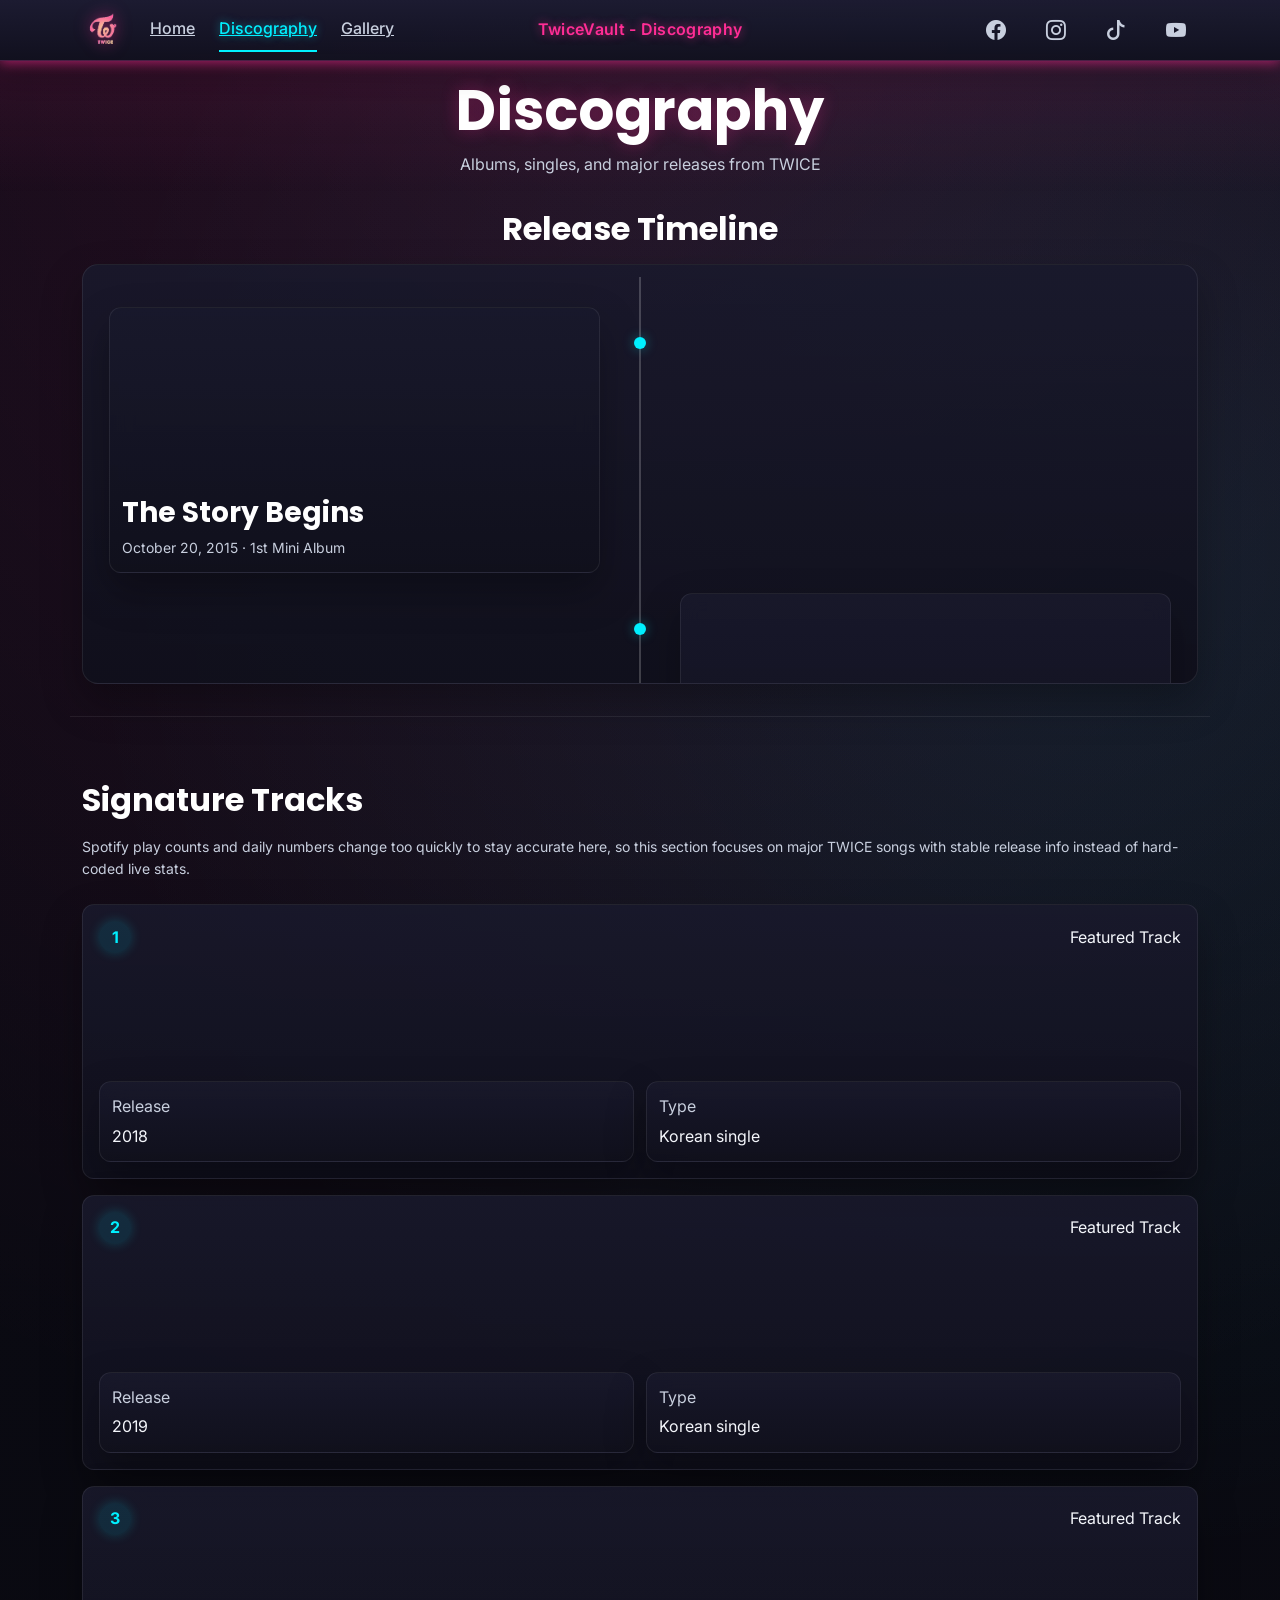
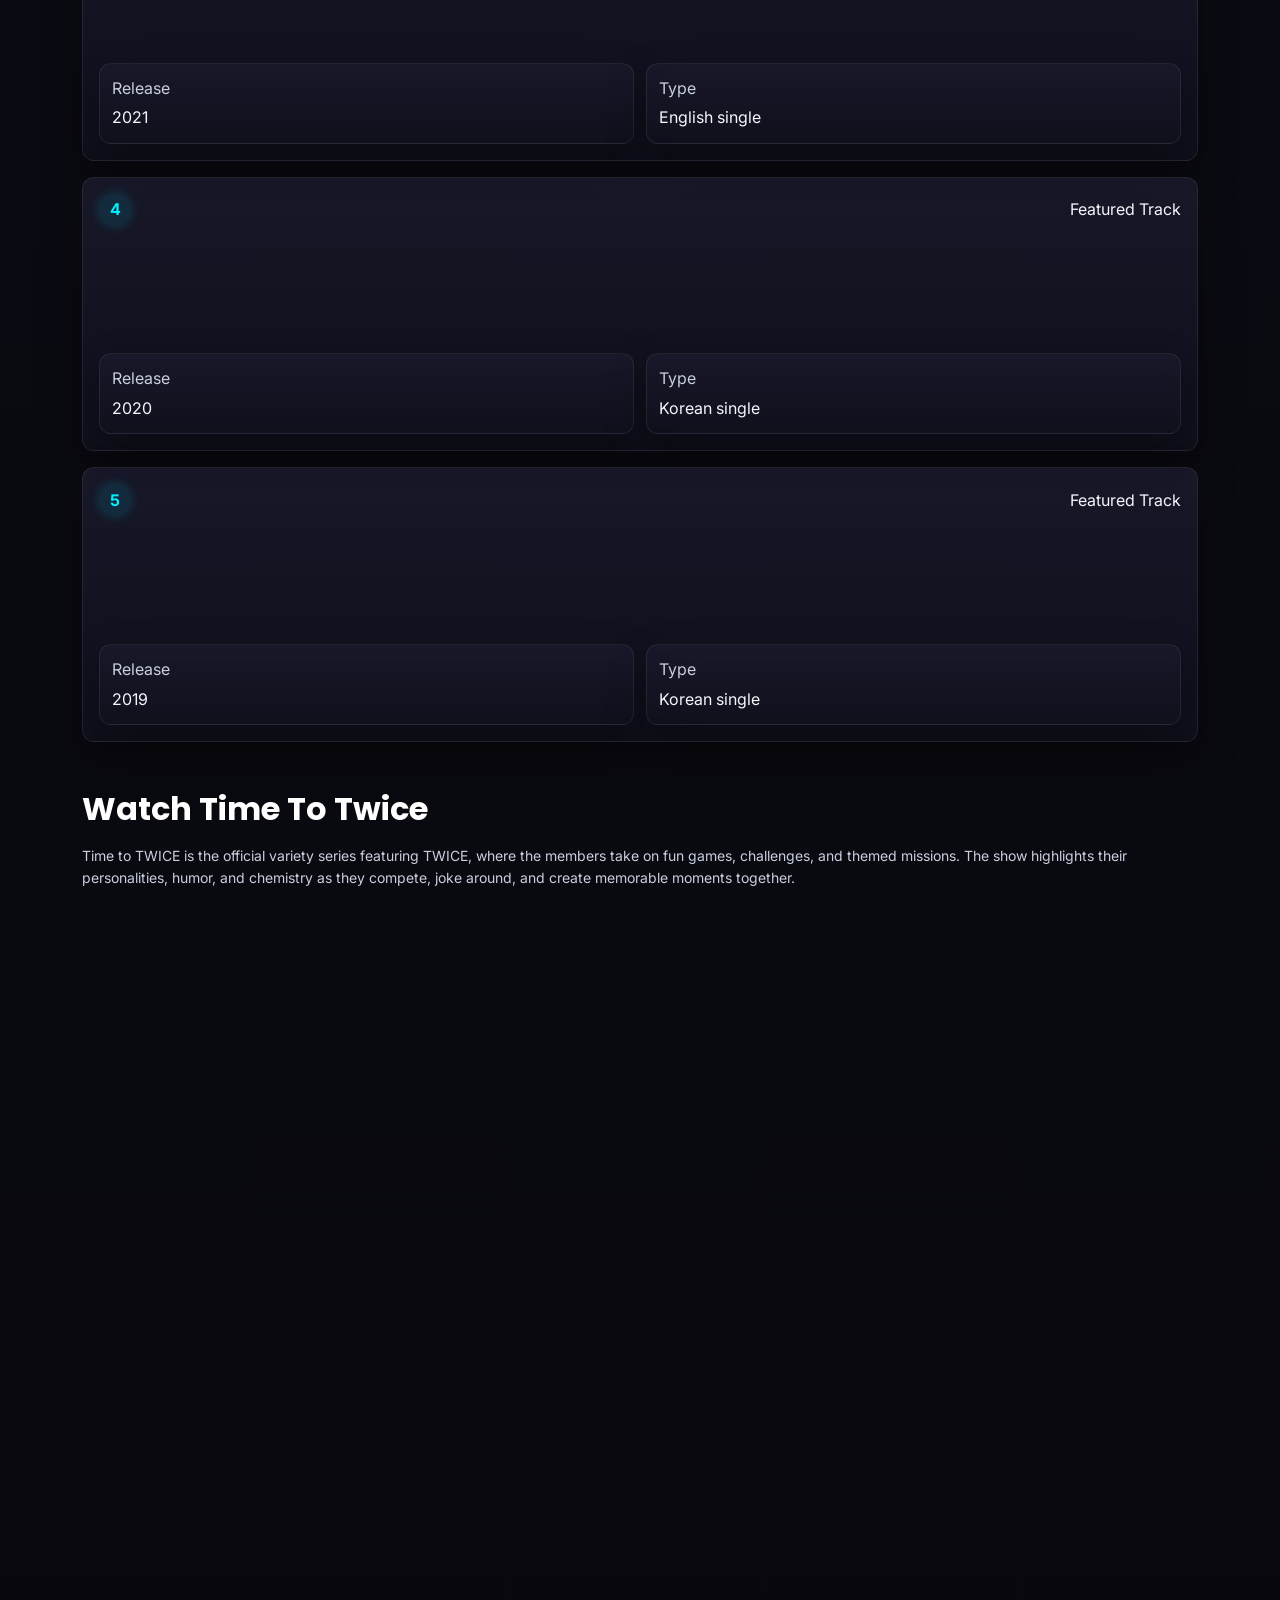
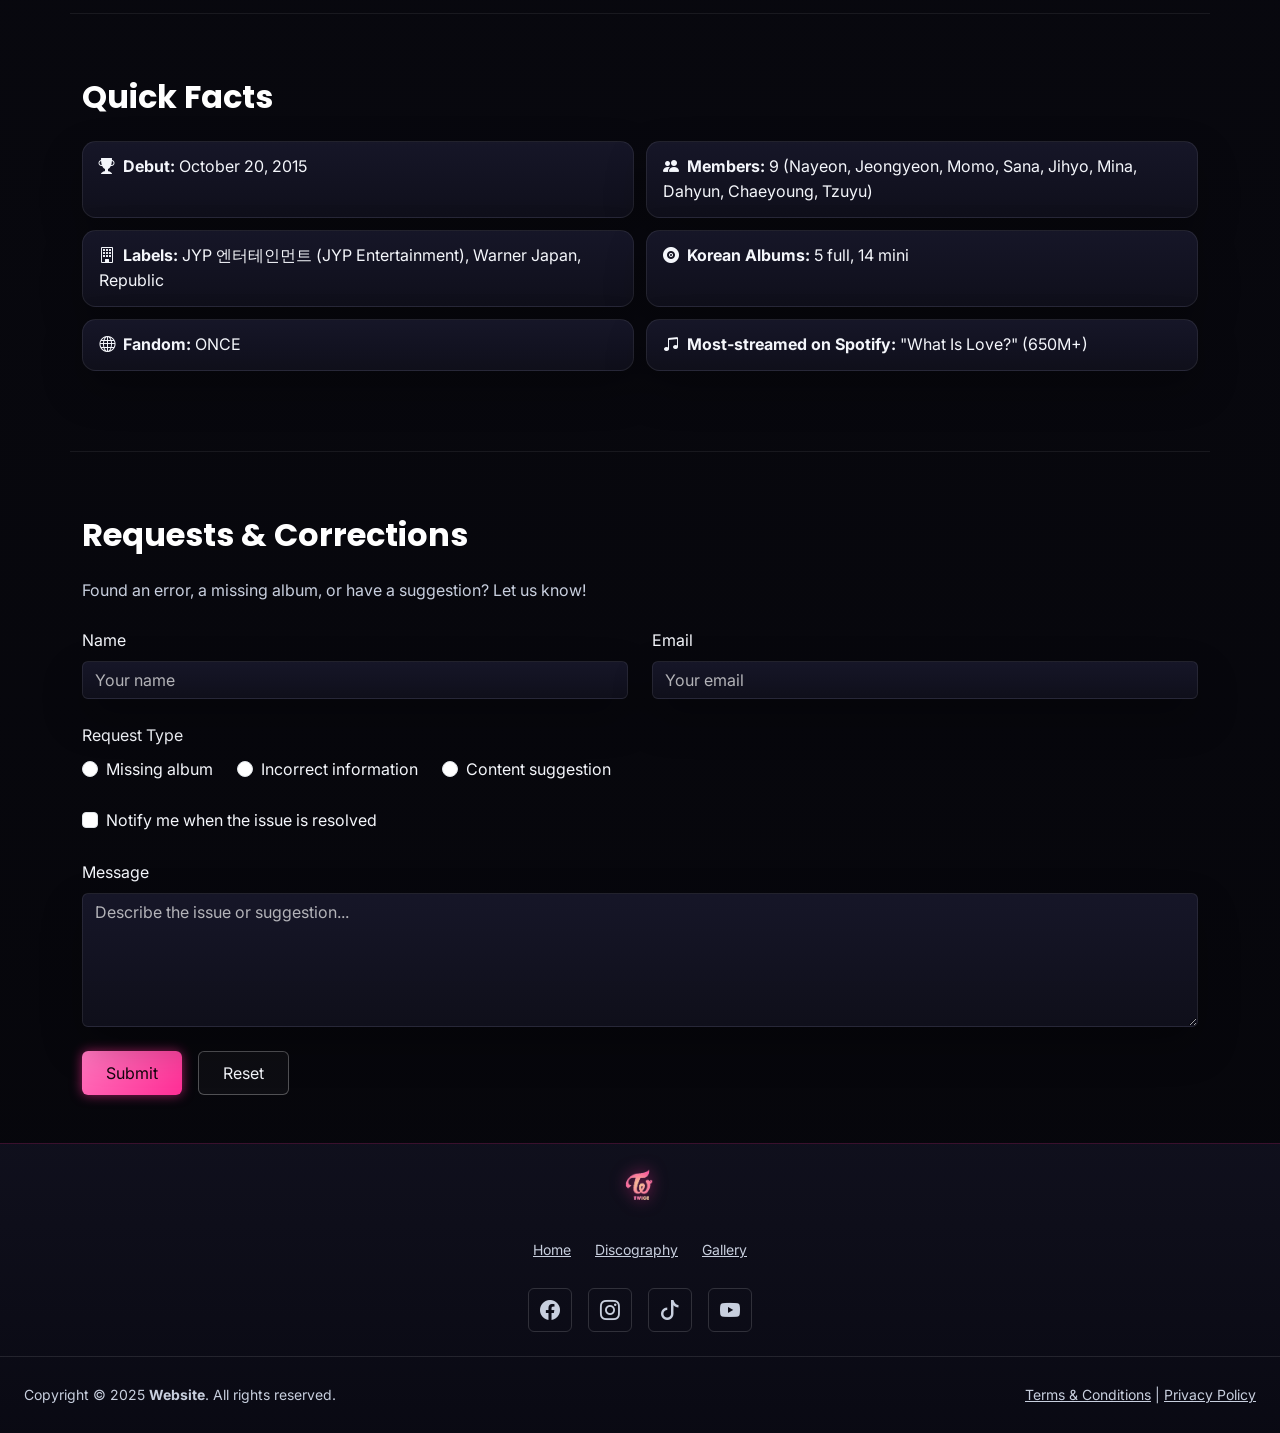
==== discography.html @ 82d41a13 "Initial site publish setup" ====
<!DOCTYPE html>
<html lang="en">

<head>
  <meta charset="UTF-8">
  <meta name="viewport" content="width=device-width, initial-scale=1.0">
  <meta name="robots" content="noindex, nofollow, noarchive">
  <title>TwiceVault – Discography</title>
  <link href="https://cdn.jsdelivr.net/npm/bootstrap@5.3.3/dist/css/bootstrap.min.css" rel="stylesheet">
  <link rel="stylesheet" href="https://cdn.jsdelivr.net/npm/bootstrap-icons@1.11.3/font/bootstrap-icons.css">
  <link rel="stylesheet" href="css/style.css">
</head>

<body class="d-flex flex-column min-vh-100">

  <a href="#main-content" class="skip-nav">Skip to content</a>

  <header class="sticky-top" data-site-header></header>

  <section class="disco-hero text-center py-3">
    <h1 class="display-4 fw-bold disco-heading" id="disco-heading">Discography</h1>
    <p class="text-muted mt-1 mb-0" id="disco-subtitle">Albums, singles, and major releases from TWICE</p>
  </section>

  <main class="flex-grow-1" id="main-content">

    <!-- Member profile — shown only when ?id= is present -->
    <section id="member-profile-section" class="d-none py-5">
      <div class="container">
        <div class="row align-items-center g-4">
          <div class="col-md-4 text-center">
            <div class="member-hero-photo rounded-3 overflow-hidden mx-auto">
              <img id="member-photo" src="" alt="" class="w-100 h-100 object-fit-cover">
            </div>
          </div>
          <div class="col-md-8">
            <h2 class="fw-bold mb-3">Profile</h2>
            <table class="table table-borderless member-profile-table">
              <tbody id="member-profile-table"></tbody>
            </table>
          </div>
        </div>
      </div>
    </section>

    <hr id="member-profile-hr" class="d-none container border-secondary">

    <section id="member-about-section" class="d-none py-5">
      <div class="container">
        <h2 class="fw-bold mb-3" id="about-heading">About</h2>
        <p class="about-text" id="member-about"></p>
      </div>
    </section>

    <hr id="member-about-hr" class="d-none container border-secondary">

    <section id="member-facts-section" class="d-none py-5">
      <div class="container">
        <h2 class="fw-bold mb-3">Fun Facts</h2>
        <div class="d-flex flex-column gap-2" id="member-facts"></div>
      </div>
    </section>

    <hr id="member-facts-hr" class="d-none container border-secondary">

    <section id="timeline-section" class="py-3">
      <div class="container">
        <h2 class="text-center fw-bold mb-3 section-heading" id="timeline-heading">Release Timeline</h2>
        <div class="timeline-wrapper">
          <div class="timeline">
            <div class="timeline-item left">
              <div class="timeline-dot"></div>
              <div class="timeline-content">
                <iframe class="spotify-embed"
                  data-src="https://open.spotify.com/embed/album/72WWZVAx6GtSbEeGESwDLo?utm_source=generator"
                  height="352" allow="autoplay; clipboard-write; encrypted-media; fullscreen; picture-in-picture"
                  loading="lazy" title="The Story Begins – Spotify player"></iframe>
                <h3 class="mt-3 fw-bold">The Story Begins</h3>
                <p class="text-muted small mb-0">October 20, 2015 &middot; 1st Mini Album</p>
              </div>
            </div>
            <div class="timeline-item right">
              <div class="timeline-dot"></div>
              <div class="timeline-content">
                <iframe class="spotify-embed"
                  data-src="https://open.spotify.com/embed/album/6q2oUEqL9uzVXHCeKoA8JV?utm_source=generator"
                  height="352" allow="autoplay; clipboard-write; encrypted-media; fullscreen; picture-in-picture"
                  loading="lazy" title="Page Two – Spotify player"></iframe>
                <h3 class="mt-3 fw-bold">Page Two</h3>
                <p class="text-muted small mb-0">April 25, 2016 &middot; 2nd Mini Album</p>
              </div>
            </div>
            <div class="timeline-item left">
              <div class="timeline-dot"></div>
              <div class="timeline-content">
                <iframe class="spotify-embed"
                  data-src="https://open.spotify.com/embed/album/5zQhaDNbiXHRqd8Y51I4vy?utm_source=generator"
                  height="352" allow="autoplay; clipboard-write; encrypted-media; fullscreen; picture-in-picture"
                  loading="lazy" title="TWICEcoaster: Lane 1 – Spotify player"></iframe>
                <h3 class="mt-3 fw-bold">TWICEcoaster: Lane 1</h3>
                <p class="text-muted small mb-0">October 24, 2016 &middot; 3rd Mini Album</p>
              </div>
            </div>
            <div class="timeline-item right">
              <div class="timeline-dot"></div>
              <div class="timeline-content">
                <iframe class="spotify-embed"
                  data-src="https://open.spotify.com/embed/album/2Mw8oK3aJKmOa9YGWqpN2W?utm_source=generator"
                  height="352" allow="autoplay; clipboard-write; encrypted-media; fullscreen; picture-in-picture"
                  loading="lazy" title="Twicecoaster: Lane 2 – Spotify player"></iframe>
                <h3 class="mt-3 fw-bold">Twicecoaster: Lane 2</h3>
                <p class="text-muted small mb-0">February 20, 2017 &middot; Repackage Album</p>
              </div>
            </div>
            <div class="timeline-item left">
              <div class="timeline-dot"></div>
              <div class="timeline-content">
                <iframe class="spotify-embed"
                  data-src="https://open.spotify.com/embed/album/28PwDunFAR71toOCTYRvkf?utm_source=generator"
                  height="352" allow="autoplay; clipboard-write; encrypted-media; fullscreen; picture-in-picture"
                  loading="lazy" title="Signal – Spotify player"></iframe>
                <h3 class="mt-3 fw-bold">Signal</h3>
                <p class="text-muted small mb-0">May 15, 2017 &middot; 4th Mini Album</p>
              </div>
            </div>
            <div class="timeline-item right">
              <div class="timeline-dot"></div>
              <div class="timeline-content">
                <iframe class="spotify-embed"
                  data-src="https://open.spotify.com/embed/track/4R7QVSqBN0koJHcOL7PGb5?utm_source=generator"
                  height="352" allow="autoplay; clipboard-write; encrypted-media; fullscreen; picture-in-picture"
                  loading="lazy" title="SIGNAL (Japanese ver.) – Spotify player"></iframe>
                <h3 class="mt-3 fw-bold">SIGNAL (Japanese ver.)</h3>
                <p class="text-muted small mb-0">June 14, 2017 &middot; Japanese Single</p>
              </div>
            </div>
            <div class="timeline-item left">
              <div class="timeline-dot"></div>
              <div class="timeline-content">
                <iframe class="spotify-embed"
                  data-src="https://open.spotify.com/embed/album/3RU5xvGbTAXCWoUSqGf7dk?utm_source=generator"
                  height="352" allow="autoplay; clipboard-write; encrypted-media; fullscreen; picture-in-picture"
                  loading="lazy" title="#TWICE – Spotify player"></iframe>
                <h3 class="mt-3 fw-bold">#TWICE</h3>
                <p class="text-muted small mb-0">June 28, 2017 &middot; 1st Japanese Compilation Album</p>
              </div>
            </div>
            <div class="timeline-item right">
              <div class="timeline-dot"></div>
              <div class="timeline-content">
                <iframe class="spotify-embed"
                  data-src="https://open.spotify.com/embed/album/20tQIMCWsH5GjJUlSX5tBb?utm_source=generator"
                  height="352" allow="autoplay; clipboard-write; encrypted-media; fullscreen; picture-in-picture"
                  loading="lazy" title="One More Time – Spotify player"></iframe>
                <h3 class="mt-3 fw-bold">One More Time</h3>
                <p class="text-muted small mb-0">October 18, 2017 &middot; Japanese Single</p>
              </div>
            </div>
            <div class="timeline-item left">
              <div class="timeline-dot"></div>
              <div class="timeline-content">
                <iframe class="spotify-embed"
                  data-src="https://open.spotify.com/embed/album/3hJXmK5gWN9P6jtZL0Lr2y?utm_source=generator"
                  height="352" allow="autoplay; clipboard-write; encrypted-media; fullscreen; picture-in-picture"
                  loading="lazy" title="Twicetagram – Spotify player"></iframe>
                <h3 class="mt-3 fw-bold">Twicetagram</h3>
                <p class="text-muted small mb-0">October 30, 2017 &middot; 1st Full Album</p>
              </div>
            </div>
            <div class="timeline-item right">
              <div class="timeline-dot"></div>
              <div class="timeline-content">
                <iframe class="spotify-embed"
                  data-src="https://open.spotify.com/embed/album/0R7pj4tnmcoUulrZGPo6nw?utm_source=generator"
                  height="352" allow="autoplay; clipboard-write; encrypted-media; fullscreen; picture-in-picture"
                  loading="lazy" title="Merry & Happy – Spotify player"></iframe>
                <h3 class="mt-3 fw-bold">Merry &amp; Happy</h3>
                <p class="text-muted small mb-0">December 11, 2017 &middot; Repackage Album</p>
              </div>
            </div>
            <div class="timeline-item left">
              <div class="timeline-dot"></div>
              <div class="timeline-content">
                <iframe class="spotify-embed"
                  data-src="https://open.spotify.com/embed/album/4t6JjDorVawKA34IhApYC4?utm_source=generator"
                  height="352" allow="autoplay; clipboard-write; encrypted-media; fullscreen; picture-in-picture"
                  loading="lazy" title="Candy Pop – Spotify player"></iframe>
                <h3 class="mt-3 fw-bold">Candy Pop</h3>
                <p class="text-muted small mb-0">February 7, 2018 &middot; Japanese Single</p>
              </div>
            </div>
            <div class="timeline-item right">
              <div class="timeline-dot"></div>
              <div class="timeline-content">
                <iframe class="spotify-embed"
                  data-src="https://open.spotify.com/embed/album/5o5cJ6yZmcyy4y4hK0J6de?utm_source=generator"
                  height="352" allow="autoplay; clipboard-write; encrypted-media; fullscreen; picture-in-picture"
                  loading="lazy" title="What is Love? – Spotify player"></iframe>
                <h3 class="mt-3 fw-bold">What is Love?</h3>
                <p class="text-muted small mb-0">April 9, 2018 &middot; 5th Mini Album</p>
              </div>
            </div>
            <div class="timeline-item left">
              <div class="timeline-dot"></div>
              <div class="timeline-content">
                <iframe class="spotify-embed"
                  data-src="https://open.spotify.com/embed/track/3Jecy9h7h2n0eHOWYLEuLJ?utm_source=generator"
                  height="352" allow="autoplay; clipboard-write; encrypted-media; fullscreen; picture-in-picture"
                  loading="lazy" title="Wake Me Up – Spotify player"></iframe>
                <h3 class="mt-3 fw-bold">Wake Me Up</h3>
                <p class="text-muted small mb-0">May 16, 2018 &middot; Japanese Single</p>
              </div>
            </div>
            <div class="timeline-item right">
              <div class="timeline-dot"></div>
              <div class="timeline-content">
                <iframe class="spotify-embed"
                  data-src="https://open.spotify.com/embed/album/2GKTroaa4ysyhEdvzpvUoM?utm_source=generator"
                  height="352" allow="autoplay; clipboard-write; encrypted-media; fullscreen; picture-in-picture"
                  loading="lazy" title="Summer Nights – Spotify player"></iframe>
                <h3 class="mt-3 fw-bold">Summer Nights</h3>
                <p class="text-muted small mb-0">July 9, 2018 &middot; Special Album</p>
              </div>
            </div>
            <div class="timeline-item left">
              <div class="timeline-dot"></div>
              <div class="timeline-content">
                <iframe class="spotify-embed"
                  data-src="https://open.spotify.com/embed/track/4tMqTWDGI8qiYaAUT4qy4p?utm_source=generator"
                  height="352" allow="autoplay; clipboard-write; encrypted-media; fullscreen; picture-in-picture"
                  loading="lazy" title="BDZ – Spotify player"></iframe>
                <h3 class="mt-3 fw-bold">BDZ</h3>
                <p class="text-muted small mb-0">July 25, 2018 &middot; Japanese Single</p>
              </div>
            </div>
            <div class="timeline-item right">
              <div class="timeline-dot"></div>
              <div class="timeline-content">
                <iframe class="spotify-embed"
                  data-src="https://open.spotify.com/embed/album/3Bi7hl11zYHpw6uE6gAtSs?utm_source=generator"
                  height="352" allow="autoplay; clipboard-write; encrypted-media; fullscreen; picture-in-picture"
                  loading="lazy" title="BDZ – Spotify player"></iframe>
                <h3 class="mt-3 fw-bold">BDZ</h3>
                <p class="text-muted small mb-0">September 12, 2018 &middot; 1st Japanese Full Album</p>
              </div>
            </div>
            <div class="timeline-item left">
              <div class="timeline-dot"></div>
              <div class="timeline-content">
                <iframe class="spotify-embed"
                  data-src="https://open.spotify.com/embed/album/25VunQEW0x2W6ALND2Mh4g?utm_source=generator"
                  height="352" allow="autoplay; clipboard-write; encrypted-media; fullscreen; picture-in-picture"
                  loading="lazy" title="YES or YES – Spotify player"></iframe>
                <h3 class="mt-3 fw-bold">YES or YES</h3>
                <p class="text-muted small mb-0">November 5, 2018 &middot; 6th Mini Album</p>
              </div>
            </div>
            <div class="timeline-item right">
              <div class="timeline-dot"></div>
              <div class="timeline-content">
                <iframe class="spotify-embed"
                  data-src="https://open.spotify.com/embed/track/0Dsbej1ME76kebKBGE0ROD?utm_source=generator"
                  height="352" allow="autoplay; clipboard-write; encrypted-media; fullscreen; picture-in-picture"
                  loading="lazy" title="I WANT YOU BACK – Spotify player"></iframe>
                <h3 class="mt-3 fw-bold">I WANT YOU BACK</h3>
                <p class="text-muted small mb-0">November 16, 2018 &middot; Japanese Single</p>
              </div>
            </div>
            <div class="timeline-item left">
              <div class="timeline-dot"></div>
              <div class="timeline-content">
                <iframe class="spotify-embed"
                  data-src="https://open.spotify.com/embed/album/0pzmyJftuTK7i4HLjnfq1n?utm_source=generator"
                  height="352" allow="autoplay; clipboard-write; encrypted-media; fullscreen; picture-in-picture"
                  loading="lazy" title="The year of " YES" – Spotify player"></iframe>
                <h3 class="mt-3 fw-bold">The year of &quot;YES&quot;</h3>
                <p class="text-muted small mb-0">December 12, 2018 &middot; Special Album</p>
              </div>
            </div>
            <div class="timeline-item right">
              <div class="timeline-dot"></div>
              <div class="timeline-content">
                <iframe class="spotify-embed"
                  data-src="https://open.spotify.com/embed/track/7x2I2T56E162miRzBh2Rpw?utm_source=generator"
                  height="352" allow="autoplay; clipboard-write; encrypted-media; fullscreen; picture-in-picture"
                  loading="lazy" title="STAY BY MY SIDE – Spotify player"></iframe>
                <h3 class="mt-3 fw-bold">STAY BY MY SIDE</h3>
                <p class="text-muted small mb-0">December 26, 2018 &middot; Japanese Single</p>
              </div>
            </div>
            <div class="timeline-item left">
              <div class="timeline-dot"></div>
              <div class="timeline-content">
                <iframe class="spotify-embed"
                  data-src="https://open.spotify.com/embed/album/1dZtA3Lt9sUGqkM6KWY92x?utm_source=generator"
                  height="352" allow="autoplay; clipboard-write; encrypted-media; fullscreen; picture-in-picture"
                  loading="lazy" title="BDZ (Repackage) – Spotify player"></iframe>
                <h3 class="mt-3 fw-bold">BDZ (Repackage)</h3>
                <p class="text-muted small mb-0">December 26, 2018 &middot; Repackage Album</p>
              </div>
            </div>
            <div class="timeline-item right">
              <div class="timeline-dot"></div>
              <div class="timeline-content">
                <iframe class="spotify-embed"
                  data-src="https://open.spotify.com/embed/track/446I5WnjEJvkvmGhUf5IzT?utm_source=generator"
                  height="352" allow="autoplay; clipboard-write; encrypted-media; fullscreen; picture-in-picture"
                  loading="lazy" title="LIKEY - Japanese ver. – Spotify player"></iframe>
                <h3 class="mt-3 fw-bold">LIKEY - Japanese ver.</h3>
                <p class="text-muted small mb-0">January 11, 2019 &middot; Japanese Single</p>
              </div>
            </div>
            <div class="timeline-item left">
              <div class="timeline-dot"></div>
              <div class="timeline-content">
                <iframe class="spotify-embed"
                  data-src="https://open.spotify.com/embed/track/0auI49a6lE4phcRVY8hKiY?utm_source=generator"
                  height="352" allow="autoplay; clipboard-write; encrypted-media; fullscreen; picture-in-picture"
                  loading="lazy" title="What is Love? - Japanese ver. – Spotify player"></iframe>
                <h3 class="mt-3 fw-bold">What is Love? - Japanese ver.</h3>
                <p class="text-muted small mb-0">February 8, 2019 &middot; Japanese Single</p>
              </div>
            </div>
            <div class="timeline-item right">
              <div class="timeline-dot"></div>
              <div class="timeline-content">
                <iframe class="spotify-embed"
                  data-src="https://open.spotify.com/embed/album/2QmO12UqPp1BQN4kSGtcAx?utm_source=generator"
                  height="352" allow="autoplay; clipboard-write; encrypted-media; fullscreen; picture-in-picture"
                  loading="lazy" title="#TWICE2 – Spotify player"></iframe>
                <h3 class="mt-3 fw-bold">#TWICE2</h3>
                <p class="text-muted small mb-0">March 6, 2019 &middot; 2nd Japanese Compilation Album</p>
              </div>
            </div>
            <div class="timeline-item left">
              <div class="timeline-dot"></div>
              <div class="timeline-content">
                <iframe class="spotify-embed"
                  data-src="https://open.spotify.com/embed/album/3aLpWFejbsdyafODLXRqwF?utm_source=generator"
                  height="352" allow="autoplay; clipboard-write; encrypted-media; fullscreen; picture-in-picture"
                  loading="lazy" title="FANCY YOU – Spotify player"></iframe>
                <h3 class="mt-3 fw-bold">FANCY YOU</h3>
                <p class="text-muted small mb-0">April 22, 2019 &middot; 7th Mini Album</p>
              </div>
            </div>
            <div class="timeline-item right">
              <div class="timeline-dot"></div>
              <div class="timeline-content">
                <iframe class="spotify-embed"
                  data-src="https://open.spotify.com/embed/track/1yPkYnRgZveWLCUSWX16ra?utm_source=generator"
                  height="352" allow="autoplay; clipboard-write; encrypted-media; fullscreen; picture-in-picture"
                  loading="lazy" title="HAPPY HAPPY – Spotify player"></iframe>
                <h3 class="mt-3 fw-bold">HAPPY HAPPY</h3>
                <p class="text-muted small mb-0">July 17, 2019 &middot; Japanese Single</p>
              </div>
            </div>
            <div class="timeline-item left">
              <div class="timeline-dot"></div>
              <div class="timeline-content">
                <iframe class="spotify-embed"
                  data-src="https://open.spotify.com/embed/album/7dU0vceNngXWT2XZUU4y9W?utm_source=generator"
                  height="352" allow="autoplay; clipboard-write; encrypted-media; fullscreen; picture-in-picture"
                  loading="lazy" title="Breakthrough – Spotify player"></iframe>
                <h3 class="mt-3 fw-bold">Breakthrough</h3>
                <p class="text-muted small mb-0">July 24, 2019 &middot; Japanese Single Album</p>
              </div>
            </div>
            <div class="timeline-item right">
              <div class="timeline-dot"></div>
              <div class="timeline-content">
                <iframe class="spotify-embed"
                  data-src="https://open.spotify.com/embed/album/3NQBPabmRm3LzVcmtkTLfo?utm_source=generator"
                  height="352" allow="autoplay; clipboard-write; encrypted-media; fullscreen; picture-in-picture"
                  loading="lazy" title="Feel Special – Spotify player"></iframe>
                <h3 class="mt-3 fw-bold">Feel Special</h3>
                <p class="text-muted small mb-0">September 23, 2019 &middot; 8th Mini Album</p>
              </div>
            </div>
            <div class="timeline-item left">
              <div class="timeline-dot"></div>
              <div class="timeline-content">
                <iframe class="spotify-embed"
                  data-src="https://open.spotify.com/embed/track/2sKWWJ5ee3EnKBztzxPpMH?utm_source=generator"
                  height="352" allow="autoplay; clipboard-write; encrypted-media; fullscreen; picture-in-picture"
                  loading="lazy" title="Fake & True – Spotify player"></iframe>
                <h3 class="mt-3 fw-bold">Fake &amp; True</h3>
                <p class="text-muted small mb-0">October 18, 2019 &middot; Japanese Single</p>
              </div>
            </div>
            <div class="timeline-item right">
              <div class="timeline-dot"></div>
              <div class="timeline-content">
                <iframe class="spotify-embed"
                  data-src="https://open.spotify.com/embed/album/2MwyDQhotK4B1WcZ5ogrtB?utm_source=generator"
                  height="352" allow="autoplay; clipboard-write; encrypted-media; fullscreen; picture-in-picture"
                  loading="lazy" title="&TWICE – Spotify player"></iframe>
                <h3 class="mt-3 fw-bold">&amp;TWICE</h3>
                <p class="text-muted small mb-0">November 20, 2019 &middot; 2nd Japanese Full Album</p>
              </div>
            </div>
            <div class="timeline-item left">
              <div class="timeline-dot"></div>
              <div class="timeline-content">
                <iframe class="spotify-embed"
                  data-src="https://open.spotify.com/embed/album/64Tvx7Ca3BjA4STHq1wFap?utm_source=generator"
                  height="352" allow="autoplay; clipboard-write; encrypted-media; fullscreen; picture-in-picture"
                  loading="lazy" title="&TWICE (Repackage) – Spotify player"></iframe>
                <h3 class="mt-3 fw-bold">&amp;TWICE (Repackage)</h3>
                <p class="text-muted small mb-0">February 5, 2020 &middot; Repackage Album</p>
              </div>
            </div>
            <div class="timeline-item right">
              <div class="timeline-dot"></div>
              <div class="timeline-content">
                <iframe class="spotify-embed"
                  data-src="https://open.spotify.com/embed/album/5KsduuDNWzt65TaHzmtciv?utm_source=generator"
                  height="352" allow="autoplay; clipboard-write; encrypted-media; fullscreen; picture-in-picture"
                  loading="lazy" title="MORE & MORE – Spotify player"></iframe>
                <h3 class="mt-3 fw-bold">MORE &amp; MORE</h3>
                <p class="text-muted small mb-0">June 1, 2020 &middot; 9th Mini Album</p>
              </div>
            </div>
            <div class="timeline-item left">
              <div class="timeline-dot"></div>
              <div class="timeline-content">
                <iframe class="spotify-embed"
                  data-src="https://open.spotify.com/embed/track/49moLXpCwwantnF78yItWf?utm_source=generator"
                  height="352" allow="autoplay; clipboard-write; encrypted-media; fullscreen; picture-in-picture"
                  loading="lazy" title="Fanfare – Spotify player"></iframe>
                <h3 class="mt-3 fw-bold">Fanfare</h3>
                <p class="text-muted small mb-0">July 8, 2020 &middot; Japanese Single</p>
              </div>
            </div>
            <div class="timeline-item right">
              <div class="timeline-dot"></div>
              <div class="timeline-content">
                <iframe class="spotify-embed"
                  data-src="https://open.spotify.com/embed/track/03wvlNaxFKB9sge4U6vyPE?utm_source=generator"
                  height="352" allow="autoplay; clipboard-write; encrypted-media; fullscreen; picture-in-picture"
                  loading="lazy" title="MORE & MORE (English Version) – Spotify player"></iframe>
                <h3 class="mt-3 fw-bold">MORE &amp; MORE (English Version)</h3>
                <p class="text-muted small mb-0">August 21, 2020 &middot; English Single</p>
              </div>
            </div>
            <div class="timeline-item left">
              <div class="timeline-dot"></div>
              <div class="timeline-content">
                <iframe class="spotify-embed"
                  data-src="https://open.spotify.com/embed/track/64yv4Oj1BfZse3JswH5iBH?utm_source=generator"
                  height="352" allow="autoplay; clipboard-write; encrypted-media; fullscreen; picture-in-picture"
                  loading="lazy" title="STUCK IN MY HEAD - Japanese ver. – Spotify player"></iframe>
                <h3 class="mt-3 fw-bold">STUCK IN MY HEAD - Japanese ver.</h3>
                <p class="text-muted small mb-0">September 16, 2020 &middot; Japanese Single</p>
              </div>
            </div>
            <div class="timeline-item right">
              <div class="timeline-dot"></div>
              <div class="timeline-content">
                <iframe class="spotify-embed"
                  data-src="https://open.spotify.com/embed/album/5CCOdkAWMzHFQCky3Lbfw5?utm_source=generator"
                  height="352" allow="autoplay; clipboard-write; encrypted-media; fullscreen; picture-in-picture"
                  loading="lazy" title="#TWICE3 – Spotify player"></iframe>
                <h3 class="mt-3 fw-bold">#TWICE3</h3>
                <p class="text-muted small mb-0">September 16, 2020 &middot; 3rd Japanese Compilation Album</p>
              </div>
            </div>
            <div class="timeline-item left">
              <div class="timeline-dot"></div>
              <div class="timeline-content">
                <iframe class="spotify-embed"
                  data-src="https://open.spotify.com/embed/album/33jypnU7WULxPaVrjj4RXH?utm_source=generator"
                  height="352" allow="autoplay; clipboard-write; encrypted-media; fullscreen; picture-in-picture"
                  loading="lazy" title="Eyes Wide Open – Spotify player"></iframe>
                <h3 class="mt-3 fw-bold">Eyes Wide Open</h3>
                <p class="text-muted small mb-0">October 26, 2020 &middot; 2nd Full Album</p>
              </div>
            </div>
            <div class="timeline-item right">
              <div class="timeline-dot"></div>
              <div class="timeline-content">
                <iframe class="spotify-embed"
                  data-src="https://open.spotify.com/embed/track/0rSMzlAKNapoat4NdZYmi3?utm_source=generator"
                  height="352" allow="autoplay; clipboard-write; encrypted-media; fullscreen; picture-in-picture"
                  loading="lazy" title="BETTER – Spotify player"></iframe>
                <h3 class="mt-3 fw-bold">BETTER</h3>
                <p class="text-muted small mb-0">November 18, 2020 &middot; Japanese Single</p>
              </div>
            </div>
            <div class="timeline-item left">
              <div class="timeline-dot"></div>
              <div class="timeline-content">
                <iframe class="spotify-embed"
                  data-src="https://open.spotify.com/embed/track/4viLaKGdHwhW8LkZB3mRFC?utm_source=generator"
                  height="352" allow="autoplay; clipboard-write; encrypted-media; fullscreen; picture-in-picture"
                  loading="lazy" title="I CAN'T STOP ME (English Version) – Spotify player"></iframe>
                <h3 class="mt-3 fw-bold">I CAN'T STOP ME (English Version)</h3>
                <p class="text-muted small mb-0">November 30, 2020 &middot; English Single</p>
              </div>
            </div>
            <div class="timeline-item right">
              <div class="timeline-dot"></div>
              <div class="timeline-content">
                <iframe class="spotify-embed"
                  data-src="https://open.spotify.com/embed/track/2xtP8RNbo2BEMzLX7tK7aq?utm_source=generator"
                  height="352" allow="autoplay; clipboard-write; encrypted-media; fullscreen; picture-in-picture"
                  loading="lazy" title="CRY FOR ME – Spotify player"></iframe>
                <h3 class="mt-3 fw-bold">CRY FOR ME</h3>
                <p class="text-muted small mb-0">December 18, 2020 &middot; Single</p>
              </div>
            </div>
            <div class="timeline-item left">
              <div class="timeline-dot"></div>
              <div class="timeline-content">
                <iframe class="spotify-embed"
                  data-src="https://open.spotify.com/embed/track/0SiX8tNiIZskZrPiAh6XxX?utm_source=generator"
                  height="352" allow="autoplay; clipboard-write; encrypted-media; fullscreen; picture-in-picture"
                  loading="lazy" title="Kura Kura – Spotify player"></iframe>
                <h3 class="mt-3 fw-bold">Kura Kura</h3>
                <p class="text-muted small mb-0">May 12, 2021 &middot; Japanese Single</p>
              </div>
            </div>
            <div class="timeline-item right">
              <div class="timeline-dot"></div>
              <div class="timeline-content">
                <iframe class="spotify-embed"
                  data-src="https://open.spotify.com/embed/album/4qX4JoSOyUfmxKh3q9TMb5?utm_source=generator"
                  height="352" allow="autoplay; clipboard-write; encrypted-media; fullscreen; picture-in-picture"
                  loading="lazy" title="Taste of Love – Spotify player"></iframe>
                <h3 class="mt-3 fw-bold">Taste of Love</h3>
                <p class="text-muted small mb-0">June 11, 2021 &middot; 10th Mini Album</p>
              </div>
            </div>
            <div class="timeline-item left">
              <div class="timeline-dot"></div>
              <div class="timeline-content">
                <iframe class="spotify-embed"
                  data-src="https://open.spotify.com/embed/album/55sHOFCagPn3BKQLY1gam0?utm_source=generator"
                  height="352" allow="autoplay; clipboard-write; encrypted-media; fullscreen; picture-in-picture"
                  loading="lazy" title="Formula of Love: O+T=<3 – Spotify player"></iframe>
                <h3 class="mt-3 fw-bold">Formula of Love: O+T=&lt;3</h3>
                <p class="text-muted small mb-0">November 12, 2021 &middot; 3rd Full Album</p>
              </div>
            </div>
            <div class="timeline-item right">
              <div class="timeline-dot"></div>
              <div class="timeline-content">
                <iframe class="spotify-embed"
                  data-src="https://open.spotify.com/embed/album/3dOVDnrzGJR2JDKBgJOtJh?utm_source=generator"
                  height="352" allow="autoplay; clipboard-write; encrypted-media; fullscreen; picture-in-picture"
                  loading="lazy" title="BETWEEN 1&2 – Spotify player"></iframe>
                <h3 class="mt-3 fw-bold">BETWEEN 1&amp;2</h3>
                <p class="text-muted small mb-0">August 26, 2022 &middot; 11th Mini Album</p>
              </div>
            </div>
            <div class="timeline-item left">
              <div class="timeline-dot"></div>
              <div class="timeline-content">
                <iframe class="spotify-embed"
                  data-src="https://open.spotify.com/embed/album/2eFOEZFLa3LIrGCbcnpGHt?utm_source=generator"
                  height="352" allow="autoplay; clipboard-write; encrypted-media; fullscreen; picture-in-picture"
                  loading="lazy" title="READY TO BE – Spotify player"></iframe>
                <h3 class="mt-3 fw-bold">READY TO BE</h3>
                <p class="text-muted small mb-0">March 10, 2023 &middot; 12th Mini Album</p>
              </div>
            </div>
            <div class="timeline-item right">
              <div class="timeline-dot"></div>
              <div class="timeline-content">
                <iframe class="spotify-embed"
                  data-src="https://open.spotify.com/embed/album/6LzKqp5mVJxfBxBFnJB2j1?utm_source=generator"
                  height="352" allow="autoplay; clipboard-write; encrypted-media; fullscreen; picture-in-picture"
                  loading="lazy" title="With YOU-th – Spotify player"></iframe>
                <h3 class="mt-3 fw-bold">With YOU-th</h3>
                <p class="text-muted small mb-0">February 23, 2024 &middot; 13th Mini Album</p>
              </div>
            </div>
            <div class="timeline-item left">
              <div class="timeline-dot"></div>
              <div class="timeline-content">
                <iframe class="spotify-embed"
                  data-src="https://open.spotify.com/embed/album/1Mvkni4G0JuPGkiSjhB8gN?utm_source=generator"
                  height="352" allow="autoplay; clipboard-write; encrypted-media; fullscreen; picture-in-picture"
                  loading="lazy" title="STRATEGY – Spotify player"></iframe>
                <h3 class="mt-3 fw-bold">STRATEGY</h3>
                <p class="text-muted small mb-0">December 6, 2024 &middot; 14th Mini Album</p>
              </div>
            </div>
            <div class="timeline-item right">
              <div class="timeline-dot"></div>
              <div class="timeline-content">
                <iframe class="spotify-embed"
                  data-src="https://open.spotify.com/embed/album/7zyibWit2LeHvy5h9utbfg?utm_source=generator"
                  height="352" allow="autoplay; clipboard-write; encrypted-media; fullscreen; picture-in-picture"
                  loading="lazy" title="Ten: The Story Goes On – Spotify player"></iframe>
                <h3 class="mt-3 fw-bold">Ten: The Story Goes On</h3>
                <p class="text-muted small mb-0">October 10, 2025 &middot; 4th Full Album</p>
              </div>
            </div>

          </div>
        </div>
      </div>
    </section>
    <hr id="top-tracks-hr" class="container border-secondary">
    <section id="top-tracks-section" class="py-5">
      <div class="container">
        <div class="row g-5 align-items-stretch">
          <div class="col-12 col-xxl-6 d-flex flex-column">
            <h2 class="fw-bold mb-3 section-heading">Signature Tracks</h2>
            <p class="text-muted small mb-4">Spotify play counts and daily numbers change too quickly to stay accurate
              here,
              so this section focuses on major TWICE songs with stable release info instead of hard-coded live stats.
            </p>
            <div class="flex-grow-1 d-none d-xxl-block">
              <table class="table table-dark align-middle top-tracks-table h-100 mb-0">
                <thead>
                  <tr>
                    <th scope="col">#</th>
                    <th scope="col">Song title</th>
                    <th scope="col" class="text-end">Release</th>
                    <th scope="col" class="text-end">Type</th>
                  </tr>
                </thead>
                <tbody>
                  <tr>
                    <td>1</td>
                    <td><iframe class="spotify-embed-sm"
                        src="https://open.spotify.com/embed/track/3zhbXKFjUDw40pTYyCgt1Y?utm_source=generator"
                        height="80" allow="autoplay; clipboard-write; encrypted-media; fullscreen; picture-in-picture"
                        loading="lazy" title="What Is Love? – Spotify player"></iframe></td>
                    <td class="text-end">2018</td>
                    <td class="text-end">Korean single</td>
                  </tr>
                  <tr>
                    <td>2</td>
                    <td><iframe class="spotify-embed-sm"
                        src="https://open.spotify.com/embed/track/2qQpFbqqkLOGySgNK8wBXt?utm_source=generator"
                        height="80" allow="autoplay; clipboard-write; encrypted-media; fullscreen; picture-in-picture"
                        loading="lazy" title="FANCY – Spotify player"></iframe></td>
                    <td class="text-end">2019</td>
                    <td class="text-end">Korean single</td>
                  </tr>
                  <tr>
                    <td>3</td>
                    <td><iframe class="spotify-embed-sm"
                        src="https://open.spotify.com/embed/track/1utDFK1ARQcuZSwapf3cfb?utm_source=generator"
                        height="80" allow="autoplay; clipboard-write; encrypted-media; fullscreen; picture-in-picture"
                        loading="lazy" title="The Feels – Spotify player"></iframe></td>
                    <td class="text-end">2021</td>
                    <td class="text-end">English single</td>
                  </tr>
                  <tr>
                    <td>4</td>
                    <td><iframe class="spotify-embed-sm"
                        src="https://open.spotify.com/embed/track/37ZtpRBkHcaq6hHy0X98zn?utm_source=generator"
                        height="80" allow="autoplay; clipboard-write; encrypted-media; fullscreen; picture-in-picture"
                        loading="lazy" title="I CAN'T STOP ME – Spotify player"></iframe></td>
                    <td class="text-end">2020</td>
                    <td class="text-end">Korean single</td>
                  </tr>
                  <tr>
                    <td>5</td>
                    <td><iframe class="spotify-embed-sm"
                        src="https://open.spotify.com/embed/track/3Hz3tTQwOdM6XkA0ALB2G9?utm_source=generator"
                        height="80" allow="autoplay; clipboard-write; encrypted-media; fullscreen; picture-in-picture"
                        loading="lazy" title="Feel Special – Spotify player"></iframe></td>
                    <td class="text-end">2019</td>
                    <td class="text-end">Korean single</td>
                  </tr>
                </tbody>
              </table>
            </div>
            <div class="top-tracks-mobile-list d-grid gap-3 d-xxl-none">
              <article class="top-track-mobile-card">
                <div class="top-track-mobile-head">
                  <span class="top-track-mobile-rank">1</span>
                  <span class="top-track-mobile-label">Featured Track</span>
                </div>
                <iframe class="spotify-embed-sm"
                  src="https://open.spotify.com/embed/track/3zhbXKFjUDw40pTYyCgt1Y?utm_source=generator" height="80"
                  allow="autoplay; clipboard-write; encrypted-media; fullscreen; picture-in-picture" loading="lazy"
                  title="What Is Love? – Spotify player"></iframe>
                <div class="top-track-mobile-stats">
                  <div class="top-track-mobile-stat">
                    <span class="top-track-mobile-stat-label">Release</span>
                    <span class="top-track-mobile-stat-value">2018</span>
                  </div>
                  <div class="top-track-mobile-stat">
                    <span class="top-track-mobile-stat-label">Type</span>
                    <span class="top-track-mobile-stat-value">Korean single</span>
                  </div>
                </div>
              </article>
              <article class="top-track-mobile-card">
                <div class="top-track-mobile-head">
                  <span class="top-track-mobile-rank">2</span>
                  <span class="top-track-mobile-label">Featured Track</span>
                </div>
                <iframe class="spotify-embed-sm"
                  src="https://open.spotify.com/embed/track/2qQpFbqqkLOGySgNK8wBXt?utm_source=generator" height="80"
                  allow="autoplay; clipboard-write; encrypted-media; fullscreen; picture-in-picture" loading="lazy"
                  title="FANCY – Spotify player"></iframe>
                <div class="top-track-mobile-stats">
                  <div class="top-track-mobile-stat">
                    <span class="top-track-mobile-stat-label">Release</span>
                    <span class="top-track-mobile-stat-value">2019</span>
                  </div>
                  <div class="top-track-mobile-stat">
                    <span class="top-track-mobile-stat-label">Type</span>
                    <span class="top-track-mobile-stat-value">Korean single</span>
                  </div>
                </div>
              </article>
              <article class="top-track-mobile-card">
                <div class="top-track-mobile-head">
                  <span class="top-track-mobile-rank">3</span>
                  <span class="top-track-mobile-label">Featured Track</span>
                </div>
                <iframe class="spotify-embed-sm"
                  src="https://open.spotify.com/embed/track/1utDFK1ARQcuZSwapf3cfb?utm_source=generator" height="80"
                  allow="autoplay; clipboard-write; encrypted-media; fullscreen; picture-in-picture" loading="lazy"
                  title="The Feels – Spotify player"></iframe>
                <div class="top-track-mobile-stats">
                  <div class="top-track-mobile-stat">
                    <span class="top-track-mobile-stat-label">Release</span>
                    <span class="top-track-mobile-stat-value">2021</span>
                  </div>
                  <div class="top-track-mobile-stat">
                    <span class="top-track-mobile-stat-label">Type</span>
                    <span class="top-track-mobile-stat-value">English single</span>
                  </div>
                </div>
              </article>
              <article class="top-track-mobile-card">
                <div class="top-track-mobile-head">
                  <span class="top-track-mobile-rank">4</span>
                  <span class="top-track-mobile-label">Featured Track</span>
                </div>
                <iframe class="spotify-embed-sm"
                  src="https://open.spotify.com/embed/track/37ZtpRBkHcaq6hHy0X98zn?utm_source=generator" height="80"
                  allow="autoplay; clipboard-write; encrypted-media; fullscreen; picture-in-picture" loading="lazy"
                  title="I CAN'T STOP ME – Spotify player"></iframe>
                <div class="top-track-mobile-stats">
                  <div class="top-track-mobile-stat">
                    <span class="top-track-mobile-stat-label">Release</span>
                    <span class="top-track-mobile-stat-value">2020</span>
                  </div>
                  <div class="top-track-mobile-stat">
                    <span class="top-track-mobile-stat-label">Type</span>
                    <span class="top-track-mobile-stat-value">Korean single</span>
                  </div>
                </div>
              </article>
              <article class="top-track-mobile-card">
                <div class="top-track-mobile-head">
                  <span class="top-track-mobile-rank">5</span>
                  <span class="top-track-mobile-label">Featured Track</span>
                </div>
                <iframe class="spotify-embed-sm"
                  src="https://open.spotify.com/embed/track/3Hz3tTQwOdM6XkA0ALB2G9?utm_source=generator" height="80"
                  allow="autoplay; clipboard-write; encrypted-media; fullscreen; picture-in-picture" loading="lazy"
                  title="Feel Special – Spotify player"></iframe>
                <div class="top-track-mobile-stats">
                  <div class="top-track-mobile-stat">
                    <span class="top-track-mobile-stat-label">Release</span>
                    <span class="top-track-mobile-stat-value">2019</span>
                  </div>
                  <div class="top-track-mobile-stat">
                    <span class="top-track-mobile-stat-label">Type</span>
                    <span class="top-track-mobile-stat-value">Korean single</span>
                  </div>
                </div>
              </article>
            </div>
          </div>
          <div class="col-12 col-xxl-6 d-flex flex-column">
            <h2 class="fw-bold mb-3 section-heading">Watch Time To Twice</h2>
            <p class="text-muted small mb-3">Time to TWICE is the official variety series featuring TWICE, where the
              members take on fun games, challenges, and themed missions. The show highlights their personalities,
              humor, and chemistry as they compete, joke around, and create memorable moments together.</p>
            <figure class="ratio ratio-16x9 rounded-3 overflow-hidden flex-grow-1">
              <iframe src="https://www.youtube.com/embed/videoseries?list=PL5hjFu4TjrW2_k2HiWjf7bdr4vQNzKoQH"
                allow="accelerometer; autoplay; clipboard-write; encrypted-media; gyroscope; picture-in-picture; fullscreen"
                loading="lazy" title="Time To TWICE playlist"></iframe>
            </figure>
          </div>

        </div>
      </div>
    </section>
    <hr id="quick-facts-hr" class="container border-secondary">

    <section id="quick-facts-section" class="py-5">
      <div class="container">
        <h2 class="fw-bold mb-4 section-heading">Quick Facts</h2>
        <ul class="list-unstyled quick-facts-grid">
          <li class="fun-fact-item"><i class="bi bi-trophy-fill me-2"></i><strong>Debut:</strong> October 20, 2015</li>
          <li class="fun-fact-item"><i class="bi bi-people-fill me-2"></i><strong>Members:</strong> 9 (Nayeon,
            Jeongyeon, Momo, Sana, Jihyo, Mina, Dahyun, Chaeyoung, Tzuyu)</li>
          <li class="fun-fact-item"><i class="bi bi-building me-2"></i><strong>Labels:</strong> <span lang="ko">JYP
              엔터테인먼트</span> (JYP Entertainment), Warner Japan, Republic</li>
          <li class="fun-fact-item"><i class="bi bi-vinyl-fill me-2"></i><strong>Korean Albums:</strong> 5 full, 14 mini
          </li>
          <li class="fun-fact-item"><i class="bi bi-globe me-2"></i><strong>Fandom:</strong> ONCE</li>
          <li class="fun-fact-item"><i class="bi bi-music-note-beamed me-2"></i><strong>Most-streamed on
              Spotify:</strong> &quot;What Is Love?&quot; (650M+)</li>
        </ul>
      </div>
    </section>

    <hr class="container border-secondary">
    <section class="requests-form py-5">
      <div class="container">
        <h2 class="fw-bold mb-4">Requests &amp; Corrections</h2>
        <p class="text-muted mb-4">Found an error, a missing album, or have a suggestion? Let us know!</p>
        <form class="request-form" action="mailto:example@twicevault.com" method="POST" enctype="text/plain">
          <div class="row g-4">
            <div class="col-md-6">
              <label for="req-name" class="form-label">Name</label>
              <input type="text" class="form-control" id="req-name" name="name" placeholder="Your name" maxlength="100"
                autocomplete="name" required>
            </div>
            <div class="col-md-6">
              <label for="req-email" class="form-label">Email</label>
              <input type="email" class="form-control" id="req-email" name="email" placeholder="Your email"
                maxlength="254" autocomplete="email" required>
            </div>
            <div class="col-12">
              <fieldset>
                <legend class="form-label">Request Type</legend>
                <div class="d-flex flex-wrap gap-4">
                  <div class="form-check">
                    <input class="form-check-input" type="radio" name="request-type" id="type-missing"
                      value="Missing album" required>
                    <label class="form-check-label" for="type-missing">Missing album</label>
                  </div>
                  <div class="form-check">
                    <input class="form-check-input" type="radio" name="request-type" id="type-incorrect"
                      value="Incorrect information">
                    <label class="form-check-label" for="type-incorrect">Incorrect information</label>
                  </div>
                  <div class="form-check">
                    <input class="form-check-input" type="radio" name="request-type" id="type-suggestion"
                      value="Content suggestion">
                    <label class="form-check-label" for="type-suggestion">Content suggestion</label>
                  </div>
                </div>
              </fieldset>
            </div>
            <div class="col-12">
              <fieldset>
                <legend class="visually-hidden">Notification preference</legend>
                <div class="form-check">
                  <input class="form-check-input" type="checkbox" id="notify-me" name="notify" value="yes">
                  <label class="form-check-label" for="notify-me">Notify me when the issue is resolved</label>
                </div>
              </fieldset>
            </div>
            <div class="col-12">
              <label for="req-message" class="form-label">Message</label>
              <textarea class="form-control" id="req-message" name="message" rows="5" maxlength="2000"
                placeholder="Describe the issue or suggestion..." required></textarea>
            </div>
            <div class="col-12 d-flex gap-3">
              <button type="submit" class="btn btn-neon px-4">Submit</button>
              <button type="reset" class="btn btn-outline-light px-4">Reset</button>
            </div>
          </div>
        </form>
      </div>
    </section>

  </main>
  <footer class="mt-auto" data-site-footer></footer>
  <script src="javascript/layout.js"></script>
  <script src="javascript/nav.js"></script>
  <script src="javascript/member.js"></script>
  <script src="javascript/timeline.js"></script>
</body>

</html>
---- css/style.css ----
@import url('base.css');
@import url('components.css');
@import url('responsive.css');
@import url('print.css');
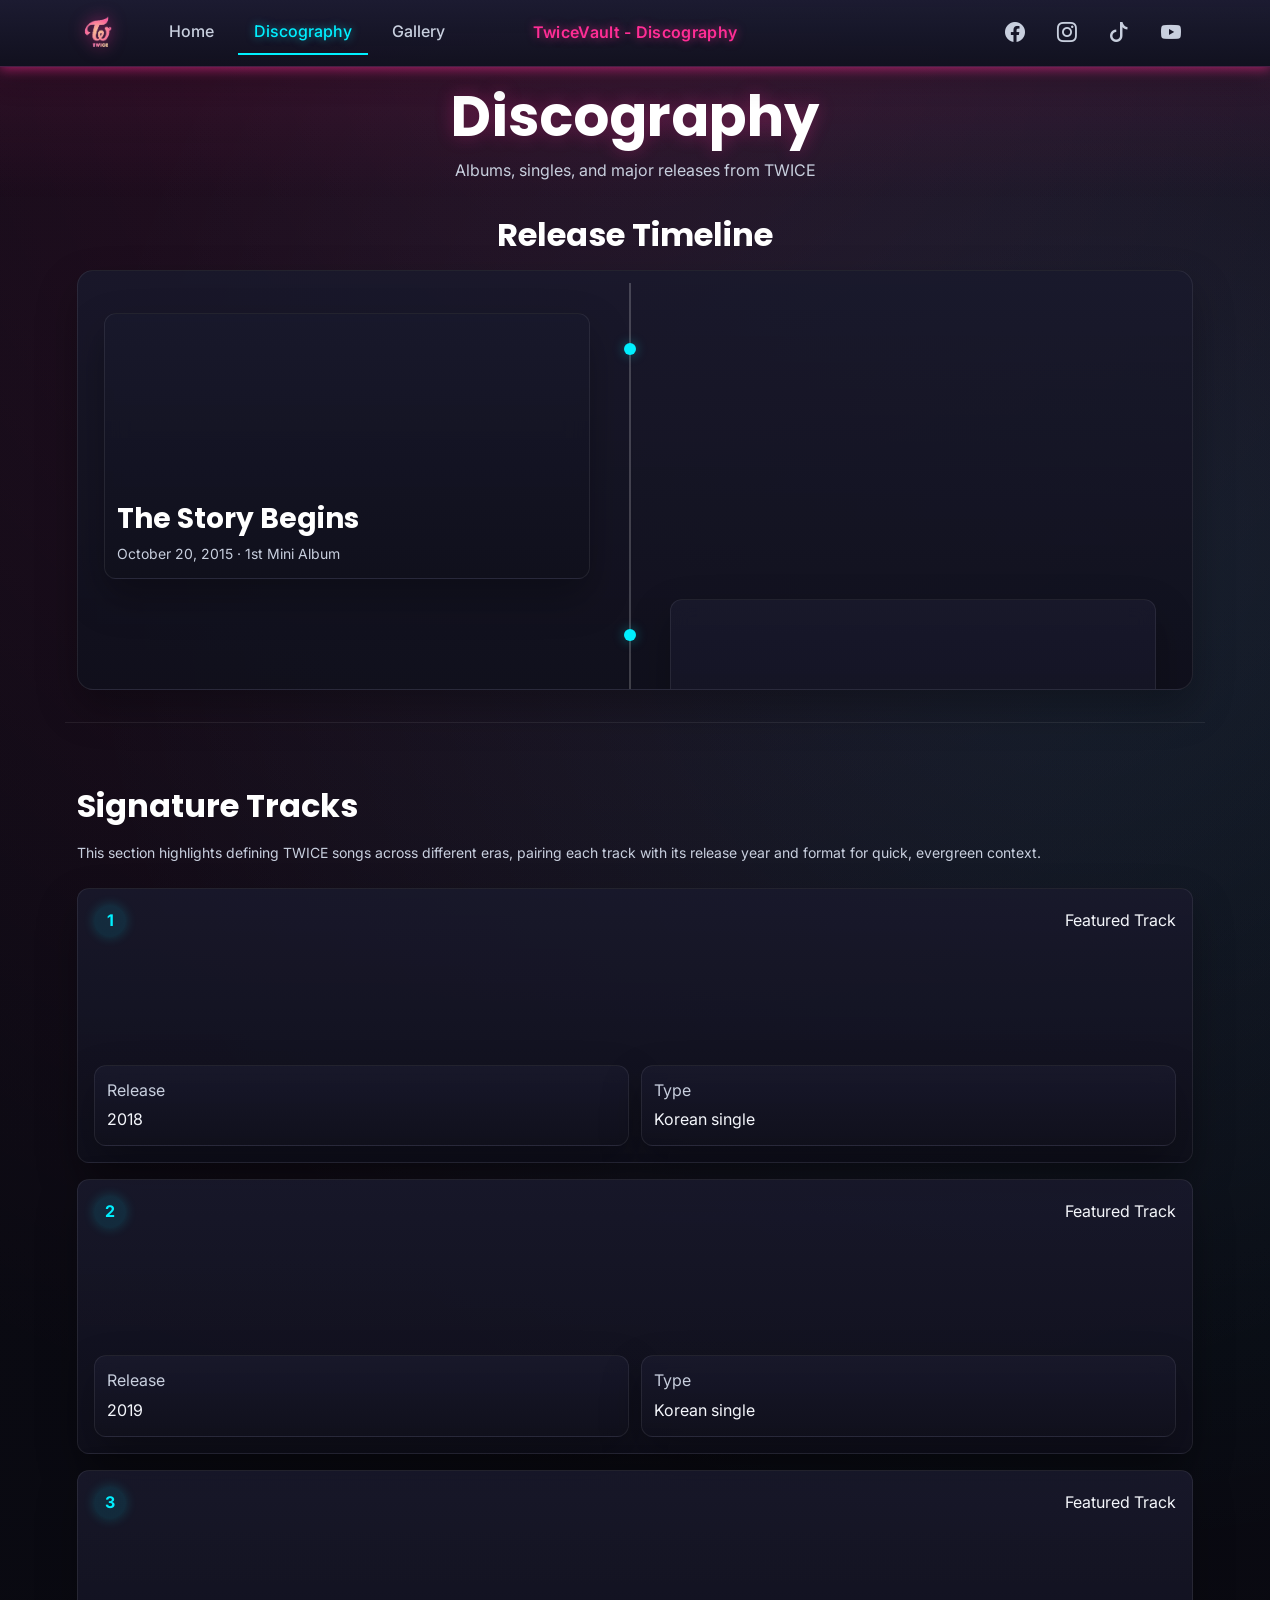
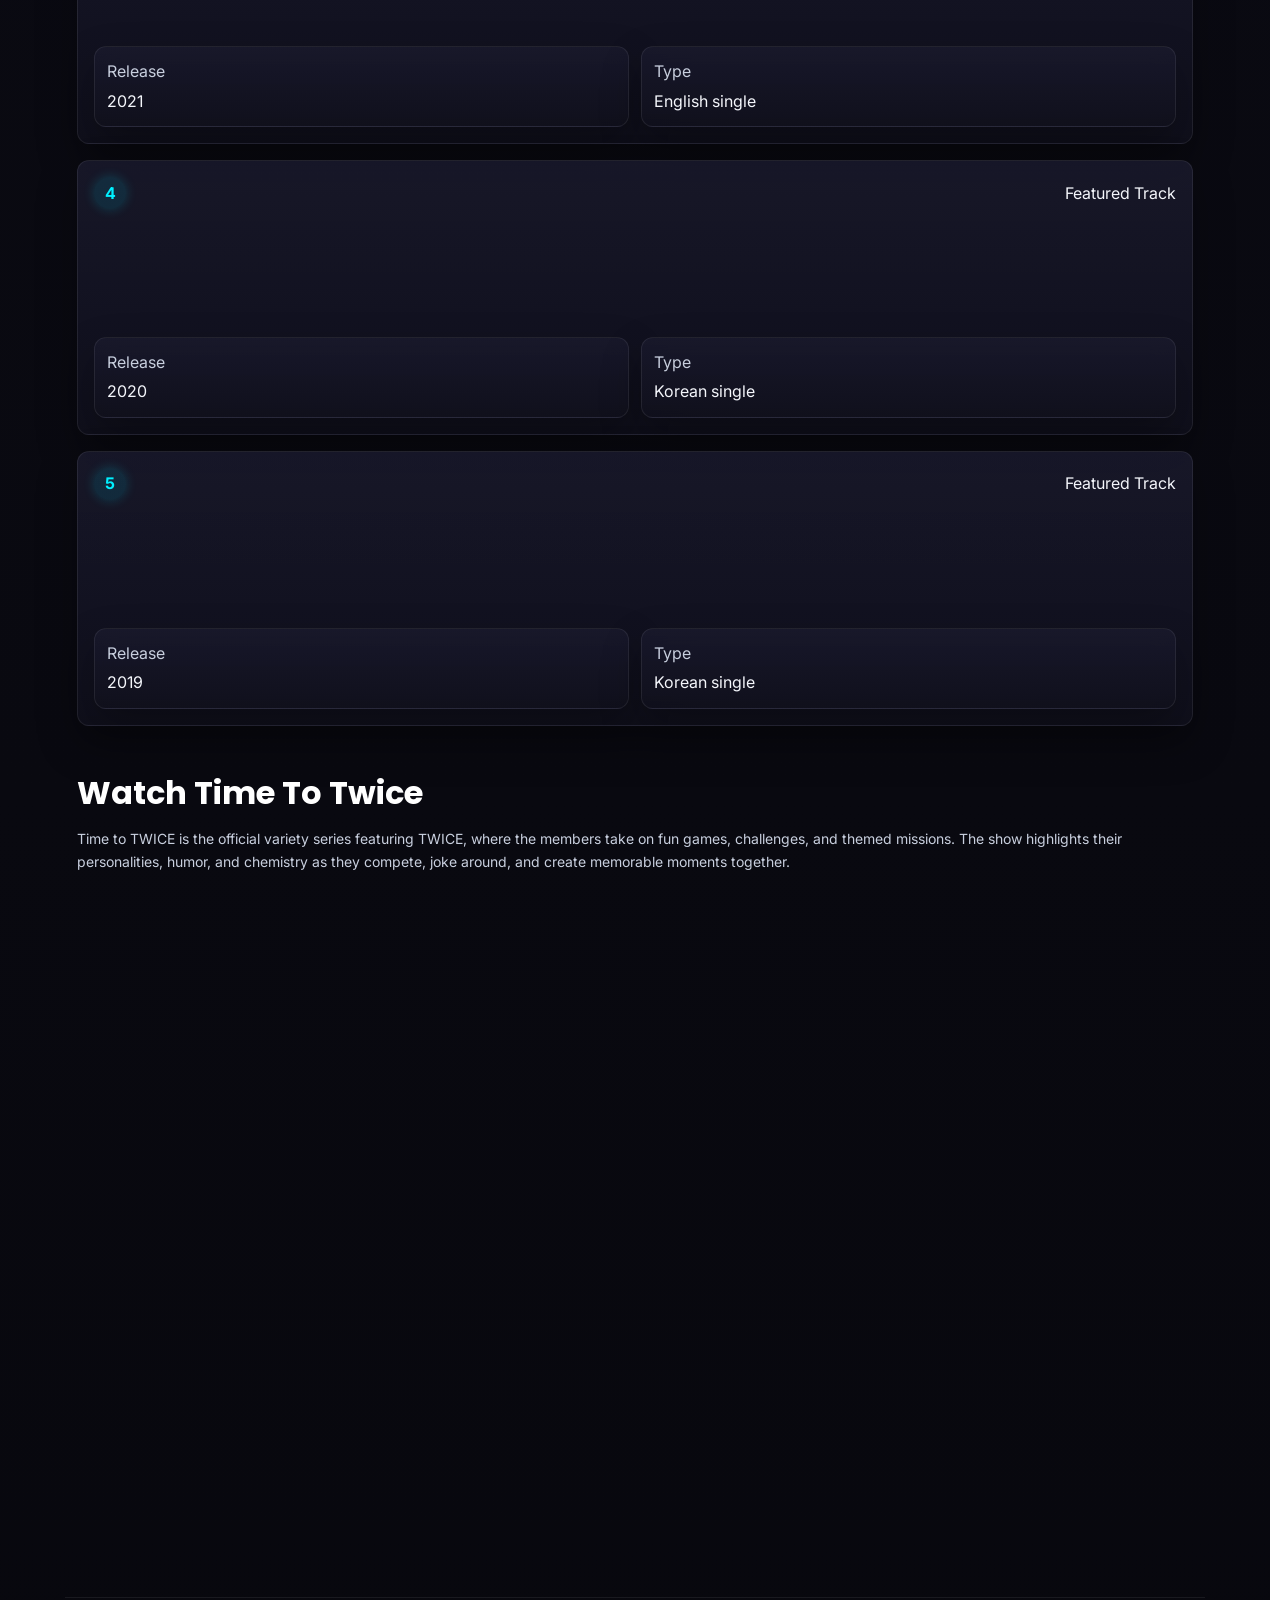
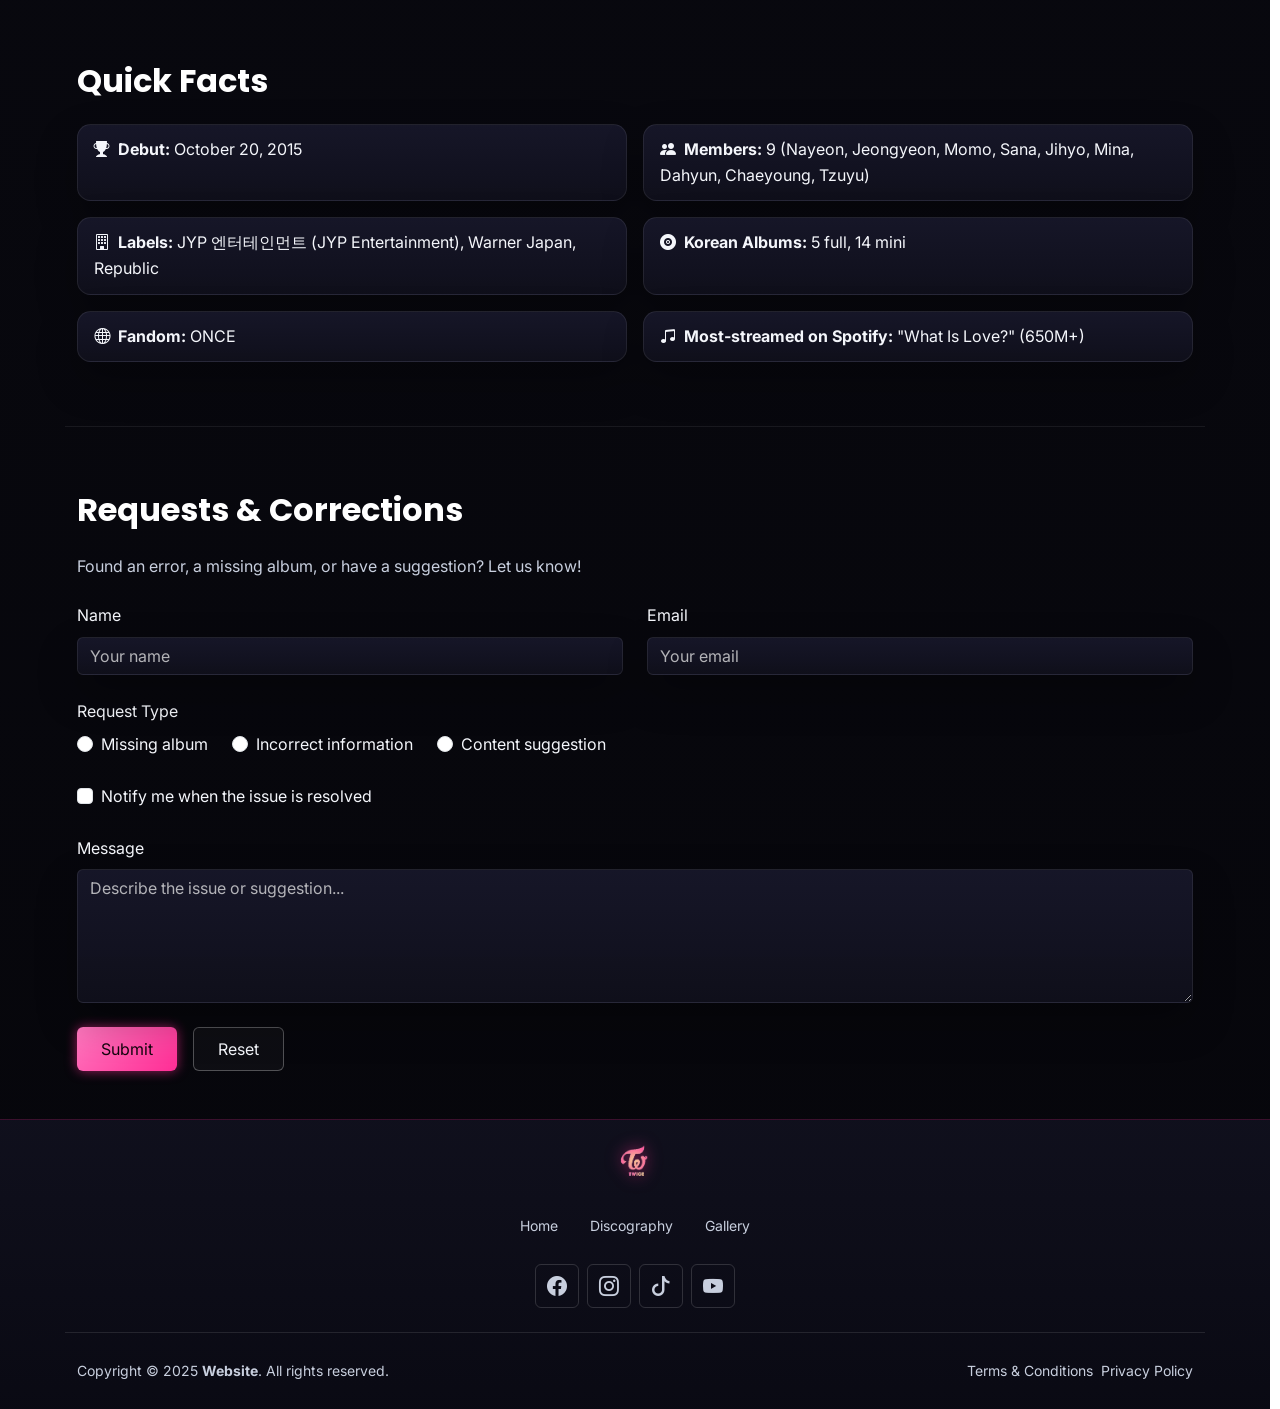
==== commit 6eac2da4: "Refine shared layout and navbar behavior" ====
--- a/discography.html
+++ b/discography.html
@@ -607,9 +607,8 @@
         <div class="row g-5 align-items-stretch">
           <div class="col-12 col-xxl-6 d-flex flex-column">
             <h2 class="fw-bold mb-3 section-heading">Signature Tracks</h2>
-            <p class="text-muted small mb-4">Spotify play counts and daily numbers change too quickly to stay accurate
-              here,
-              so this section focuses on major TWICE songs with stable release info instead of hard-coded live stats.
+            <p class="text-muted small mb-4">This section highlights defining TWICE songs across different eras,
+              pairing each track with its release year and format for quick, evergreen context.
             </p>
             <div class="flex-grow-1 d-none d-xxl-block">
               <table class="table table-dark align-middle top-tracks-table h-100 mb-0">
@@ -793,17 +792,28 @@
     <section id="quick-facts-section" class="py-5">
       <div class="container">
         <h2 class="fw-bold mb-4 section-heading">Quick Facts</h2>
-        <ul class="list-unstyled quick-facts-grid">
-          <li class="fun-fact-item"><i class="bi bi-trophy-fill me-2"></i><strong>Debut:</strong> October 20, 2015</li>
-          <li class="fun-fact-item"><i class="bi bi-people-fill me-2"></i><strong>Members:</strong> 9 (Nayeon,
-            Jeongyeon, Momo, Sana, Jihyo, Mina, Dahyun, Chaeyoung, Tzuyu)</li>
-          <li class="fun-fact-item"><i class="bi bi-building me-2"></i><strong>Labels:</strong> <span lang="ko">JYP
-              엔터테인먼트</span> (JYP Entertainment), Warner Japan, Republic</li>
-          <li class="fun-fact-item"><i class="bi bi-vinyl-fill me-2"></i><strong>Korean Albums:</strong> 5 full, 14 mini
+        <ul class="list-unstyled row row-cols-1 row-cols-xl-2 row-cols-xxl-3 g-3 mb-0">
+          <li class="col">
+            <div class="fun-fact-item h-100"><i class="bi bi-trophy-fill me-2"></i><strong>Debut:</strong> October 20, 2015</div>
           </li>
-          <li class="fun-fact-item"><i class="bi bi-globe me-2"></i><strong>Fandom:</strong> ONCE</li>
-          <li class="fun-fact-item"><i class="bi bi-music-note-beamed me-2"></i><strong>Most-streamed on
-              Spotify:</strong> &quot;What Is Love?&quot; (650M+)</li>
+          <li class="col">
+            <div class="fun-fact-item h-100"><i class="bi bi-people-fill me-2"></i><strong>Members:</strong> 9 (Nayeon,
+              Jeongyeon, Momo, Sana, Jihyo, Mina, Dahyun, Chaeyoung, Tzuyu)</div>
+          </li>
+          <li class="col">
+            <div class="fun-fact-item h-100"><i class="bi bi-building me-2"></i><strong>Labels:</strong> <span lang="ko">JYP
+                엔터테인먼트</span> (JYP Entertainment), Warner Japan, Republic</div>
+          </li>
+          <li class="col">
+            <div class="fun-fact-item h-100"><i class="bi bi-vinyl-fill me-2"></i><strong>Korean Albums:</strong> 5 full, 14 mini</div>
+          </li>
+          <li class="col">
+            <div class="fun-fact-item h-100"><i class="bi bi-globe me-2"></i><strong>Fandom:</strong> ONCE</div>
+          </li>
+          <li class="col">
+            <div class="fun-fact-item h-100"><i class="bi bi-music-note-beamed me-2"></i><strong>Most-streamed on
+                Spotify:</strong> &quot;What Is Love?&quot; (650M+)</div>
+          </li>
         </ul>
       </div>
     </section>
@@ -872,8 +882,8 @@
 
   </main>
   <footer class="mt-auto" data-site-footer></footer>
+  <script src="https://cdn.jsdelivr.net/npm/bootstrap@5.3.3/dist/js/bootstrap.bundle.min.js"></script>
   <script src="javascript/layout.js"></script>
-  <script src="javascript/nav.js"></script>
   <script src="javascript/member.js"></script>
   <script src="javascript/timeline.js"></script>
 </body>
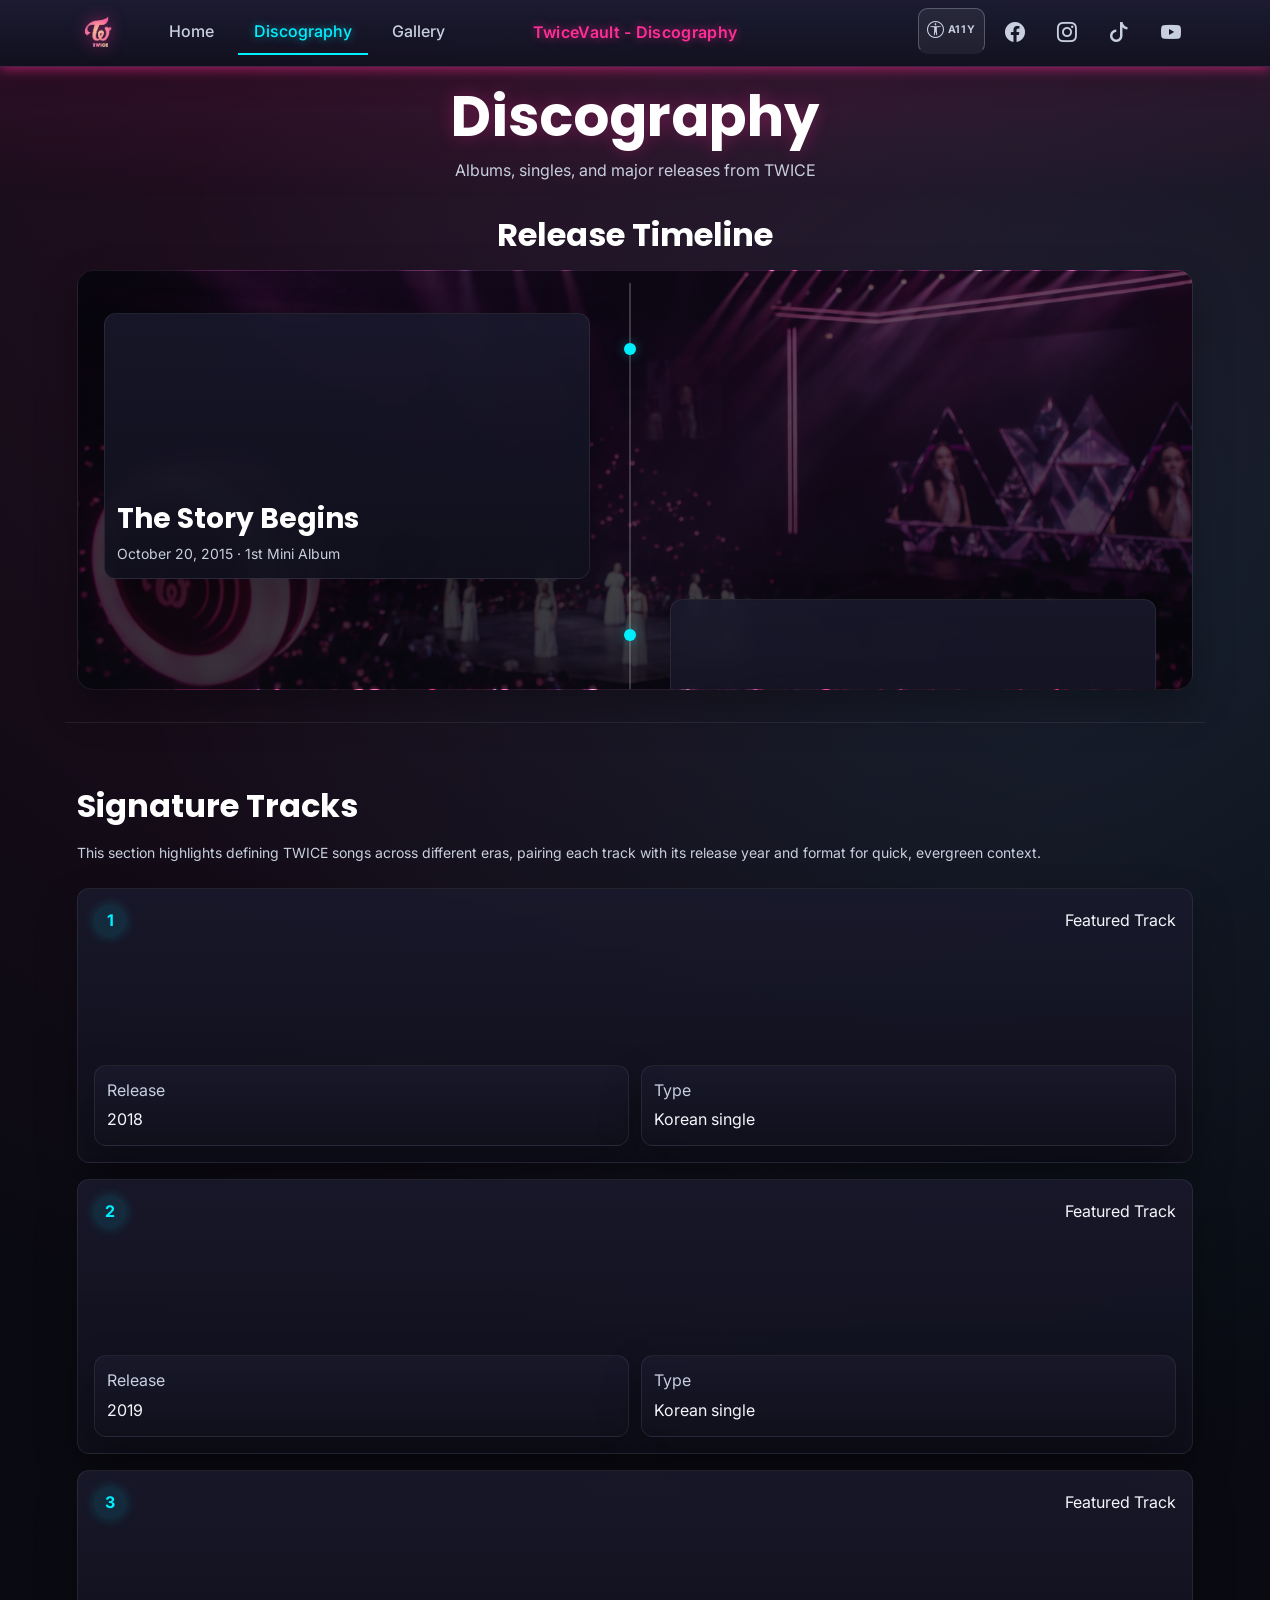
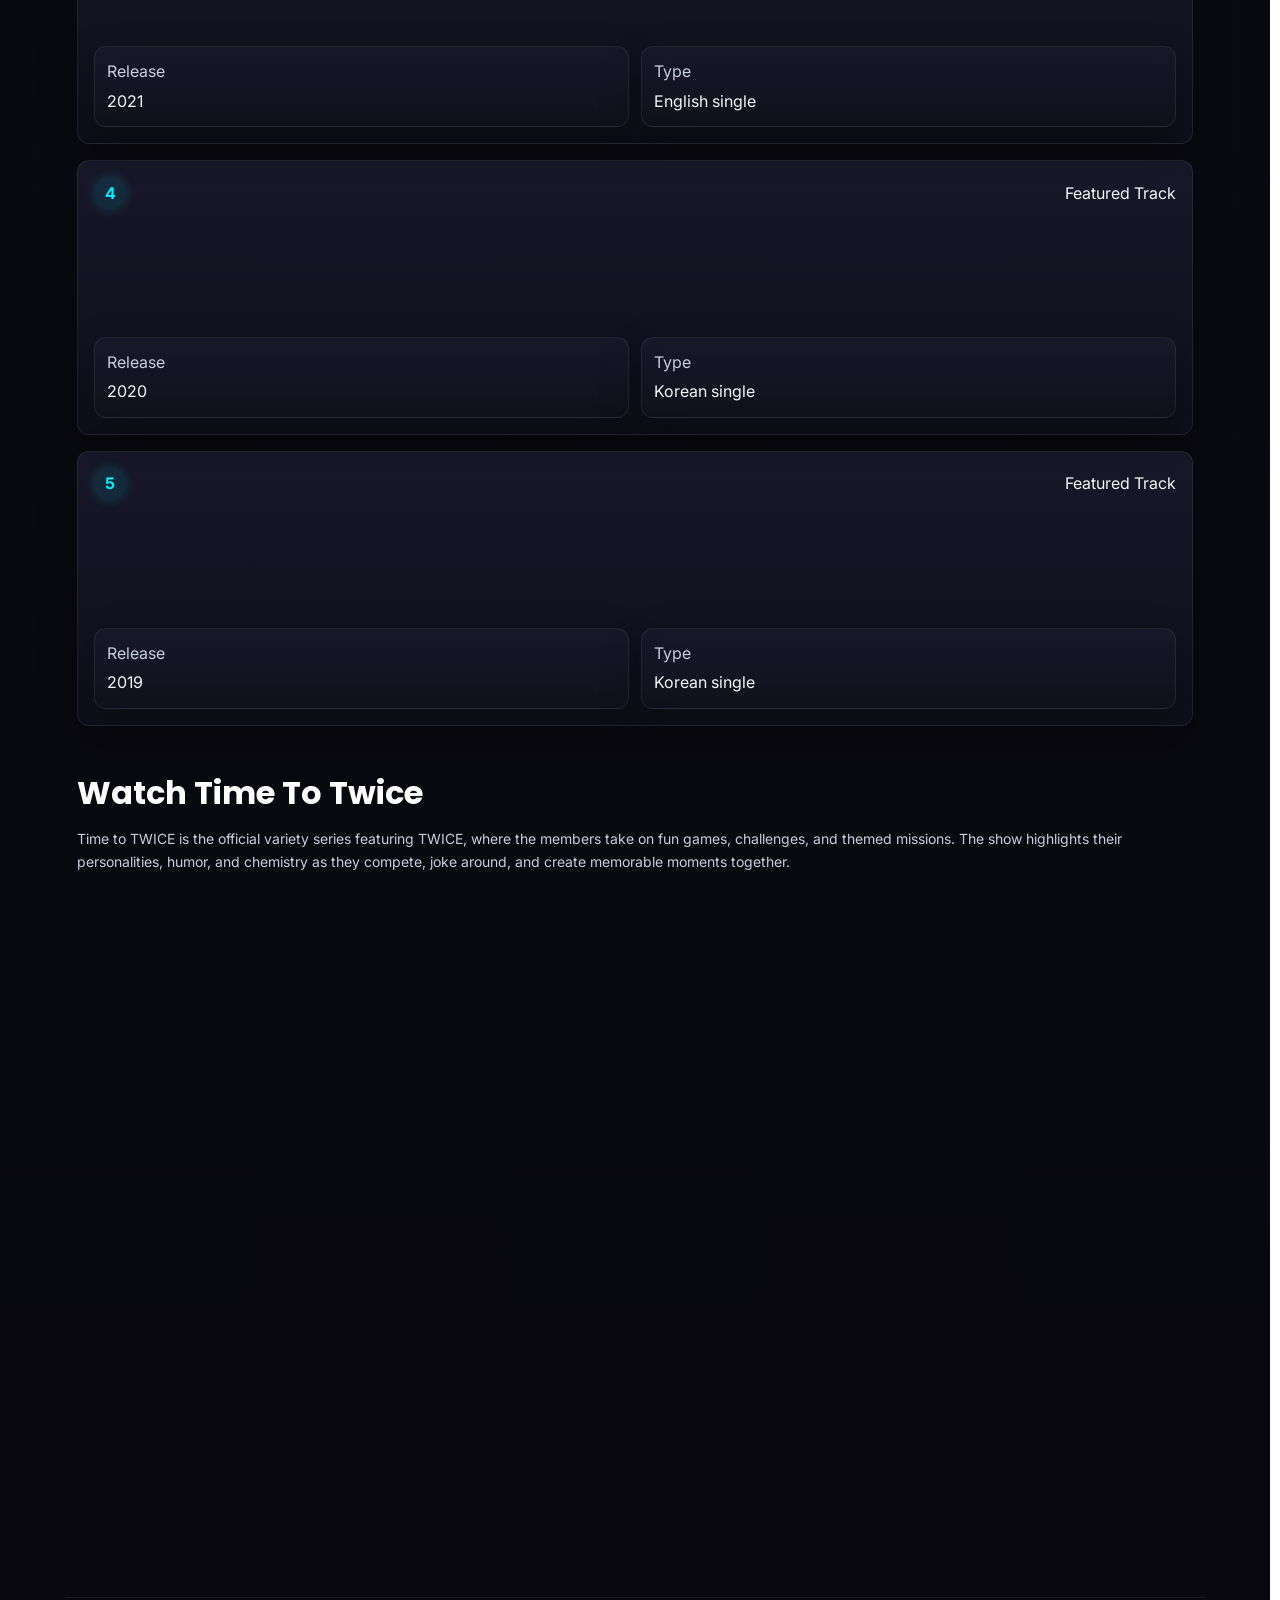
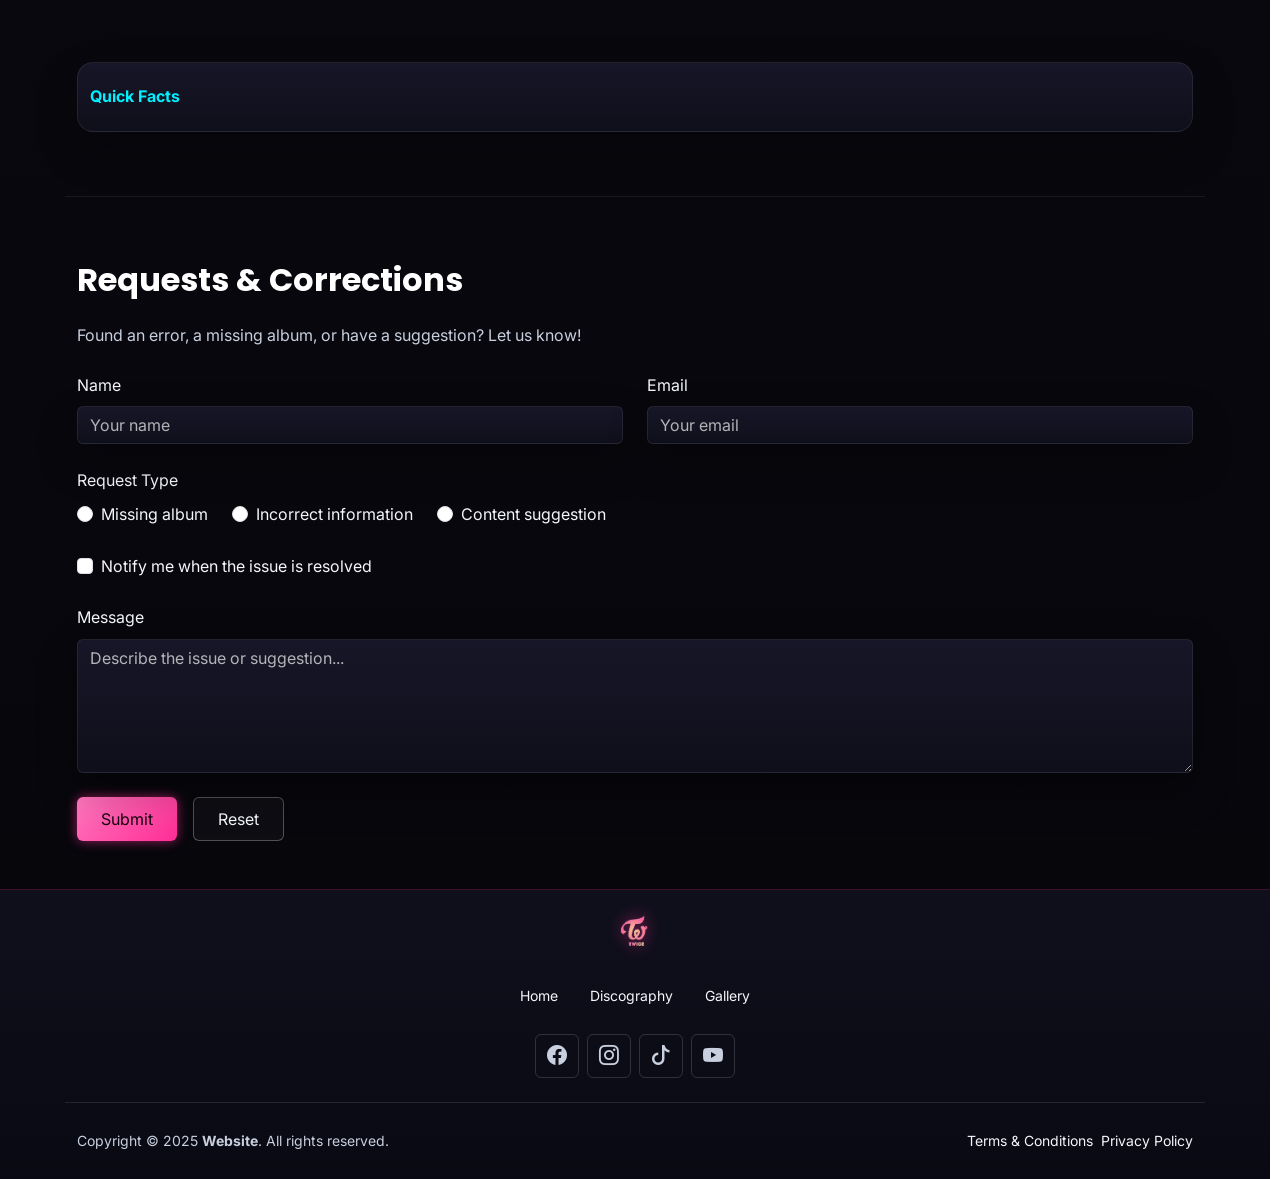
==== commit 1b6e0115: "feat: implement accessibility and content compliance improvements" ====
--- a/discography.html
+++ b/discography.html
@@ -30,7 +30,7 @@
         <div class="row align-items-center g-4">
           <div class="col-md-4 text-center">
             <div class="member-hero-photo rounded-3 overflow-hidden mx-auto">
-              <img id="member-photo" src="" alt="" class="w-100 h-100 object-fit-cover">
+              <img id="member-photo" src="" alt="Selected member profile photo" class="w-100 h-100 object-fit-cover">
             </div>
           </div>
           <div class="col-md-8">
@@ -791,30 +791,52 @@
 
     <section id="quick-facts-section" class="py-5">
       <div class="container">
-        <h2 class="fw-bold mb-4 section-heading">Quick Facts</h2>
-        <ul class="list-unstyled row row-cols-1 row-cols-xl-2 row-cols-xxl-3 g-3 mb-0">
-          <li class="col">
-            <div class="fun-fact-item h-100"><i class="bi bi-trophy-fill me-2"></i><strong>Debut:</strong> October 20, 2015</div>
-          </li>
-          <li class="col">
-            <div class="fun-fact-item h-100"><i class="bi bi-people-fill me-2"></i><strong>Members:</strong> 9 (Nayeon,
-              Jeongyeon, Momo, Sana, Jihyo, Mina, Dahyun, Chaeyoung, Tzuyu)</div>
-          </li>
-          <li class="col">
-            <div class="fun-fact-item h-100"><i class="bi bi-building me-2"></i><strong>Labels:</strong> <span lang="ko">JYP
-                엔터테인먼트</span> (JYP Entertainment), Warner Japan, Republic</div>
-          </li>
-          <li class="col">
-            <div class="fun-fact-item h-100"><i class="bi bi-vinyl-fill me-2"></i><strong>Korean Albums:</strong> 5 full, 14 mini</div>
-          </li>
-          <li class="col">
-            <div class="fun-fact-item h-100"><i class="bi bi-globe me-2"></i><strong>Fandom:</strong> ONCE</div>
-          </li>
-          <li class="col">
-            <div class="fun-fact-item h-100"><i class="bi bi-music-note-beamed me-2"></i><strong>Most-streamed on
-                Spotify:</strong> &quot;What Is Love?&quot; (650M+)</div>
-          </li>
-        </ul>
+        <details class="quick-facts-details">
+          <summary class="quick-facts-summary fw-bold mb-0 section-heading">Quick Facts</summary>
+          <div class="table-responsive mt-3">
+            <table class="table align-middle quick-facts-table mb-0">
+              <thead>
+                <tr>
+                  <th scope="col">Category</th>
+                  <th scope="col">Value</th>
+                  <th scope="col">Notes</th>
+                </tr>
+              </thead>
+              <tbody>
+                <tr>
+                  <th scope="row">Debut</th>
+                  <td>October 20, 2015</td>
+                  <td>The Story Begins era</td>
+                </tr>
+                <tr>
+                  <th scope="row">Members</th>
+                  <td>9</td>
+                  <td>Nayeon, Jeongyeon, Momo, Sana, Jihyo, Mina, Dahyun, Chaeyoung, Tzuyu</td>
+                </tr>
+                <tr>
+                  <th scope="row">Labels</th>
+                  <td><span lang="ko">JYP 엔터테인먼트</span>, Warner Japan, Republic</td>
+                  <td>South Korea, Japan and global distribution</td>
+                </tr>
+                <tr>
+                  <th scope="row">Korean Albums</th>
+                  <td>5 full, 14 mini</td>
+                  <td>As of May 2026</td>
+                </tr>
+                <tr>
+                  <th scope="row">Fandom</th>
+                  <td>ONCE</td>
+                  <td>Official fandom name</td>
+                </tr>
+                <tr>
+                  <th scope="row">Most-streamed on Spotify</th>
+                  <td>&quot;What Is Love?&quot;</td>
+                  <td>650M+ streams (approx.)</td>
+                </tr>
+              </tbody>
+            </table>
+          </div>
+        </details>
       </div>
     </section>
 
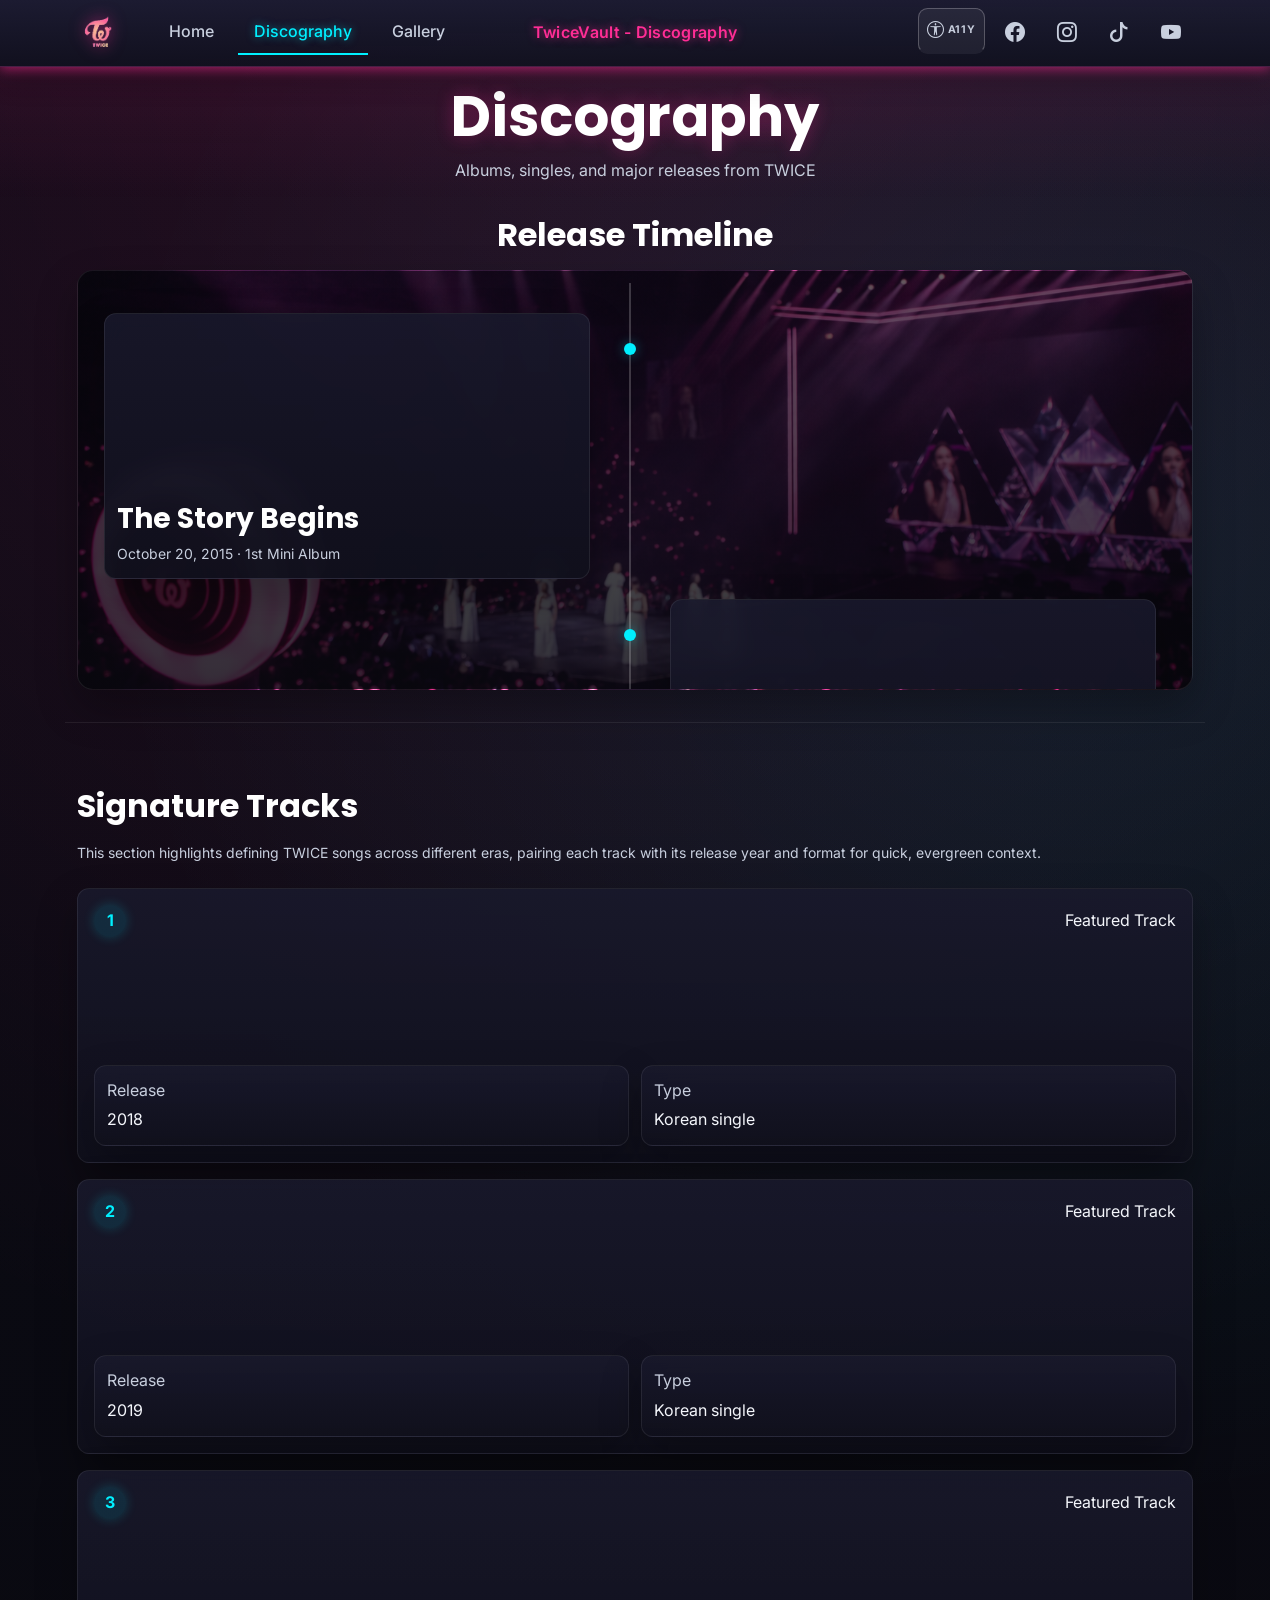
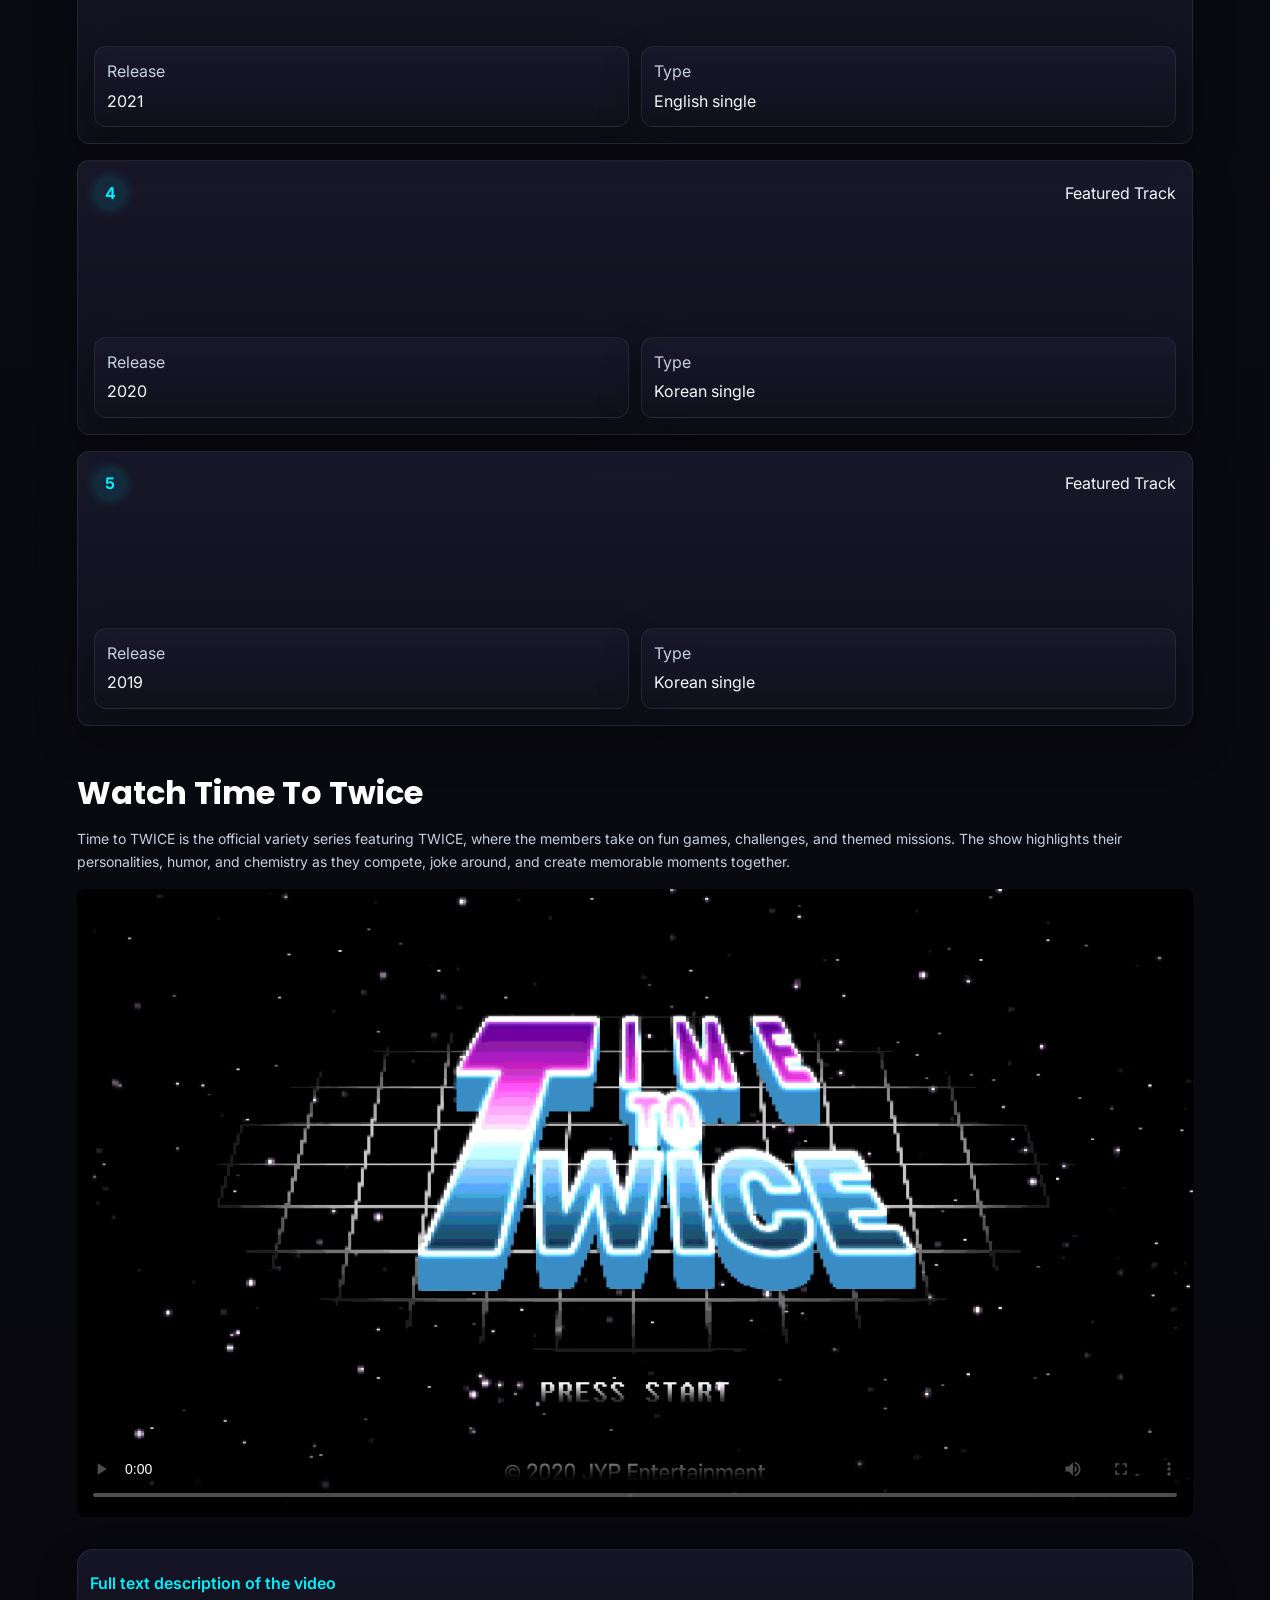
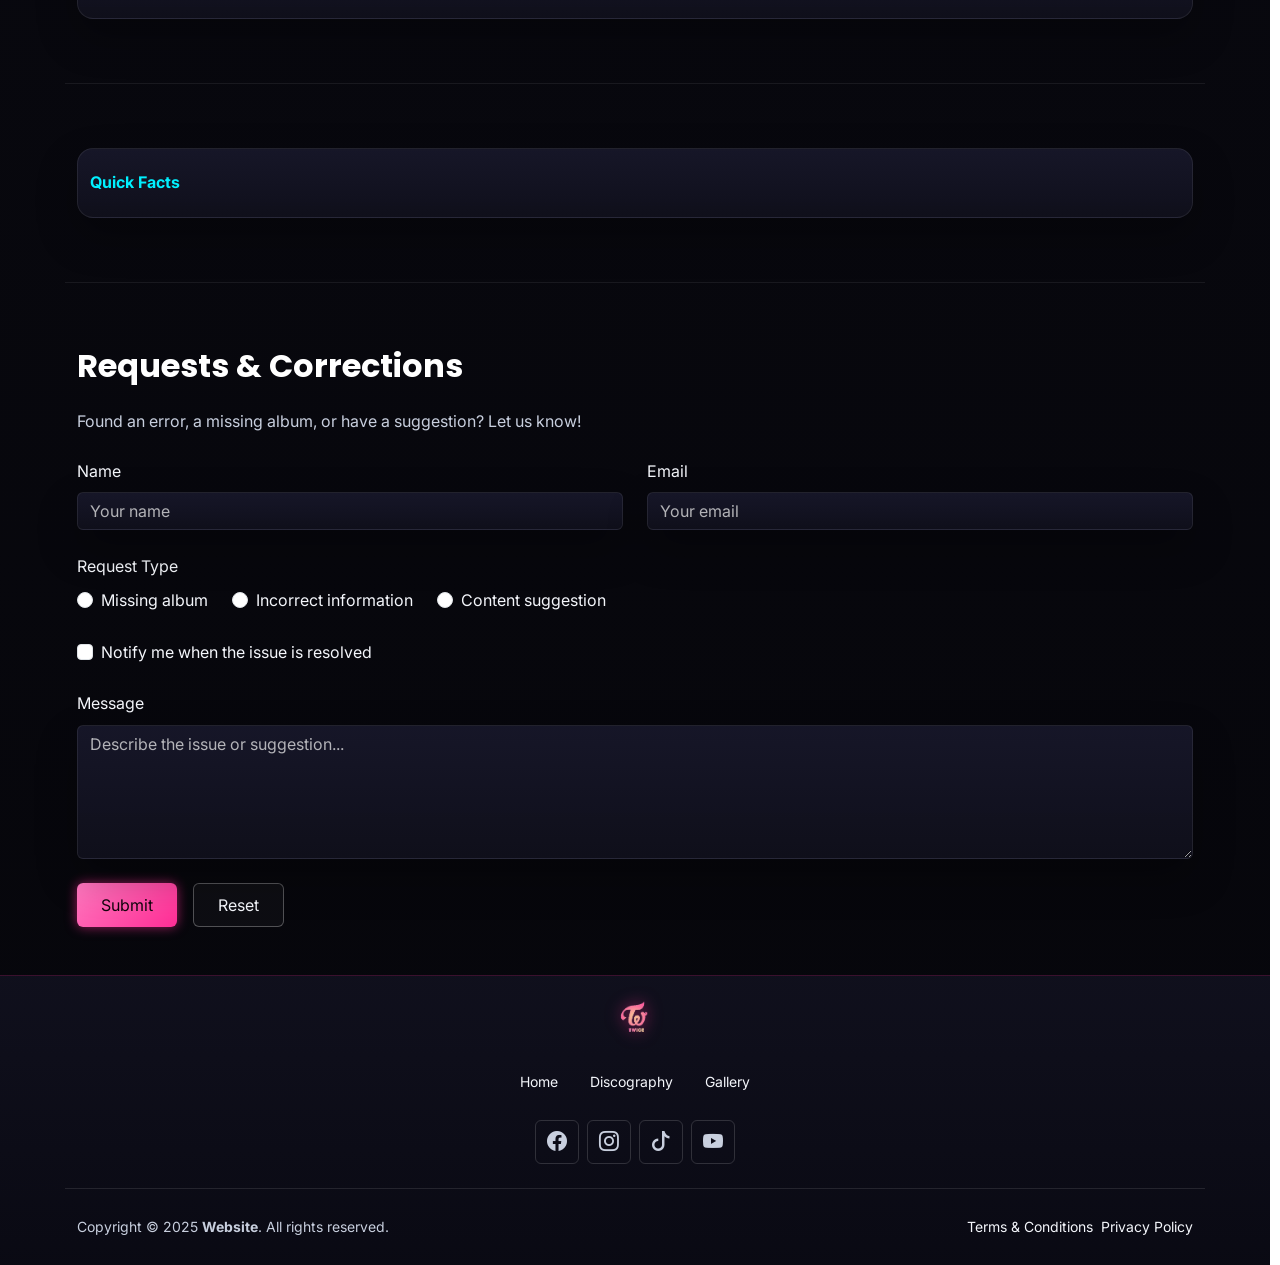
==== commit a41251fe: "Polish gallery highlight section and update site assets" ====
--- a/discography.html
+++ b/discography.html
@@ -30,7 +30,7 @@
         <div class="row align-items-center g-4">
           <div class="col-md-4 text-center">
             <div class="member-hero-photo rounded-3 overflow-hidden mx-auto">
-              <img id="member-photo" src="" alt="Selected member profile photo" class="w-100 h-100 object-fit-cover">
+              <img id="member-photo" src="img/member_photos/Nayeon.jpg" alt="Selected member profile photo" class="w-100 h-100 object-fit-cover">
             </div>
           </div>
           <div class="col-md-8">
@@ -272,7 +272,7 @@
                 <iframe class="spotify-embed"
                   data-src="https://open.spotify.com/embed/album/0pzmyJftuTK7i4HLjnfq1n?utm_source=generator"
                   height="352" allow="autoplay; clipboard-write; encrypted-media; fullscreen; picture-in-picture"
-                  loading="lazy" title="The year of " YES" – Spotify player"></iframe>
+                  loading="lazy" title="The year of &quot;YES&quot; – Spotify player"></iframe>
                 <h3 class="mt-3 fw-bold">The year of &quot;YES&quot;</h3>
                 <p class="text-muted small mb-0">December 12, 2018 &middot; Special Album</p>
               </div>
@@ -671,6 +671,7 @@
             </div>
             <div class="top-tracks-mobile-list d-grid gap-3 d-xxl-none">
               <article class="top-track-mobile-card">
+                <h3 class="visually-hidden">Featured track 1: What Is Love?</h3>
                 <div class="top-track-mobile-head">
                   <span class="top-track-mobile-rank">1</span>
                   <span class="top-track-mobile-label">Featured Track</span>
@@ -691,6 +692,7 @@
                 </div>
               </article>
               <article class="top-track-mobile-card">
+                <h3 class="visually-hidden">Featured track 2: FANCY</h3>
                 <div class="top-track-mobile-head">
                   <span class="top-track-mobile-rank">2</span>
                   <span class="top-track-mobile-label">Featured Track</span>
@@ -711,6 +713,7 @@
                 </div>
               </article>
               <article class="top-track-mobile-card">
+                <h3 class="visually-hidden">Featured track 3: The Feels</h3>
                 <div class="top-track-mobile-head">
                   <span class="top-track-mobile-rank">3</span>
                   <span class="top-track-mobile-label">Featured Track</span>
@@ -731,6 +734,7 @@
                 </div>
               </article>
               <article class="top-track-mobile-card">
+                <h3 class="visually-hidden">Featured track 4: I CAN'T STOP ME</h3>
                 <div class="top-track-mobile-head">
                   <span class="top-track-mobile-rank">4</span>
                   <span class="top-track-mobile-label">Featured Track</span>
@@ -751,6 +755,7 @@
                 </div>
               </article>
               <article class="top-track-mobile-card">
+                <h3 class="visually-hidden">Featured track 5: Feel Special</h3>
                 <div class="top-track-mobile-head">
                   <span class="top-track-mobile-rank">5</span>
                   <span class="top-track-mobile-label">Featured Track</span>
@@ -774,14 +779,35 @@
           </div>
           <div class="col-12 col-xxl-6 d-flex flex-column">
             <h2 class="fw-bold mb-3 section-heading">Watch Time To Twice</h2>
-            <p class="text-muted small mb-3">Time to TWICE is the official variety series featuring TWICE, where the
+            <aside class="text-muted small mb-3">Time to TWICE is the official variety series featuring TWICE, where the
               members take on fun games, challenges, and themed missions. The show highlights their personalities,
-              humor, and chemistry as they compete, joke around, and create memorable moments together.</p>
+              humor, and chemistry as they compete, joke around, and create memorable moments together.</aside>
             <figure class="ratio ratio-16x9 rounded-3 overflow-hidden flex-grow-1">
-              <iframe src="https://www.youtube.com/embed/videoseries?list=PL5hjFu4TjrW2_k2HiWjf7bdr4vQNzKoQH"
-                allow="accelerometer; autoplay; clipboard-write; encrypted-media; gyroscope; picture-in-picture; fullscreen"
-                loading="lazy" title="Time To TWICE playlist"></iframe>
+              <video class="w-100 h-100 object-fit-cover" controls preload="metadata"
+                poster="video/timetotwiceTeaser-poster.jpg"
+                title="Time To TWICE teaser">
+                <source src="video/timetotwiceTeaser.mp4" type="video/mp4">
+                Your browser does not support the video tag.
+              </video>
             </figure>
+            <details class="quick-facts-details mt-3">
+              <summary class="quick-facts-summary">Full text description of the video</summary>
+              <div class="small mt-3">
+                <p><strong>0:00-0:06</strong> A fast opening montage introduces the teaser with energetic editing, bold title cards,
+                  and close-up shots of the members preparing for playful activities.</p>
+                <p><strong>0:06-0:15</strong> The teaser cuts between several mini-game moments. Members react with laughter,
+                  cheering, and quick expressions of surprise, signaling a light and competitive tone.</p>
+                <p><strong>0:15-0:26</strong> New scenes show short challenge clips in different outfits and settings. The pacing
+                  remains rapid, with music emphasizing each visual transition.</p>
+                <p><strong>0:26-0:38</strong> The middle section highlights group chemistry: teammates huddle, celebrate,
+                  and joke together. The camera alternates between wide group shots and close-ups.
+                </p>
+                <p><strong>0:38-0:49</strong> A second burst of challenge footage appears, including movement-heavy moments
+                  and reaction shots that suggest upcoming missions and game-based episodes.</p>
+                <p><strong>0:49-0:59</strong> The teaser closes with a final sequence of quick cuts and promotional text,
+                  ending on a high-energy group shot that invites viewers to watch the full content.</p>
+              </div>
+            </details>
           </div>
 
         </div>
@@ -791,6 +817,7 @@
 
     <section id="quick-facts-section" class="py-5">
       <div class="container">
+        <h2 class="visually-hidden">Quick Facts</h2>
         <details class="quick-facts-details">
           <summary class="quick-facts-summary fw-bold mb-0 section-heading">Quick Facts</summary>
           <div class="table-responsive mt-3">
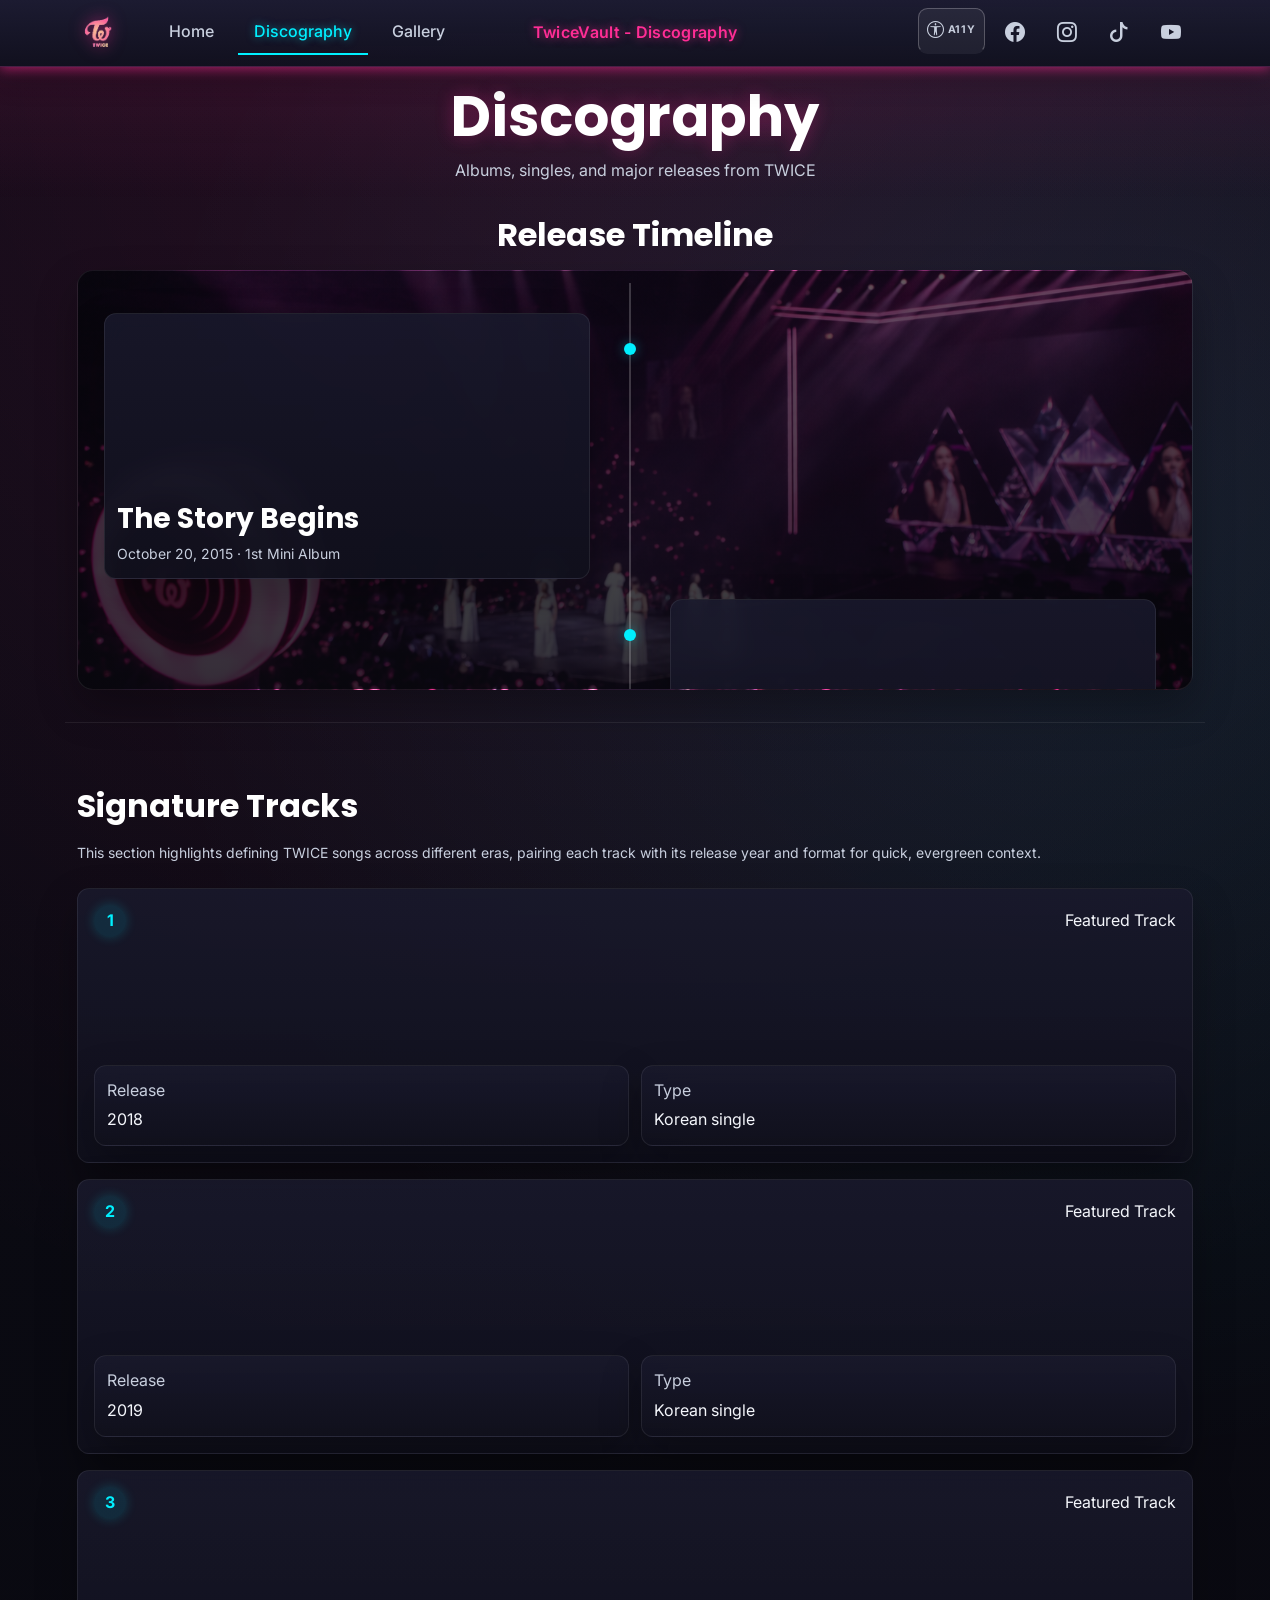
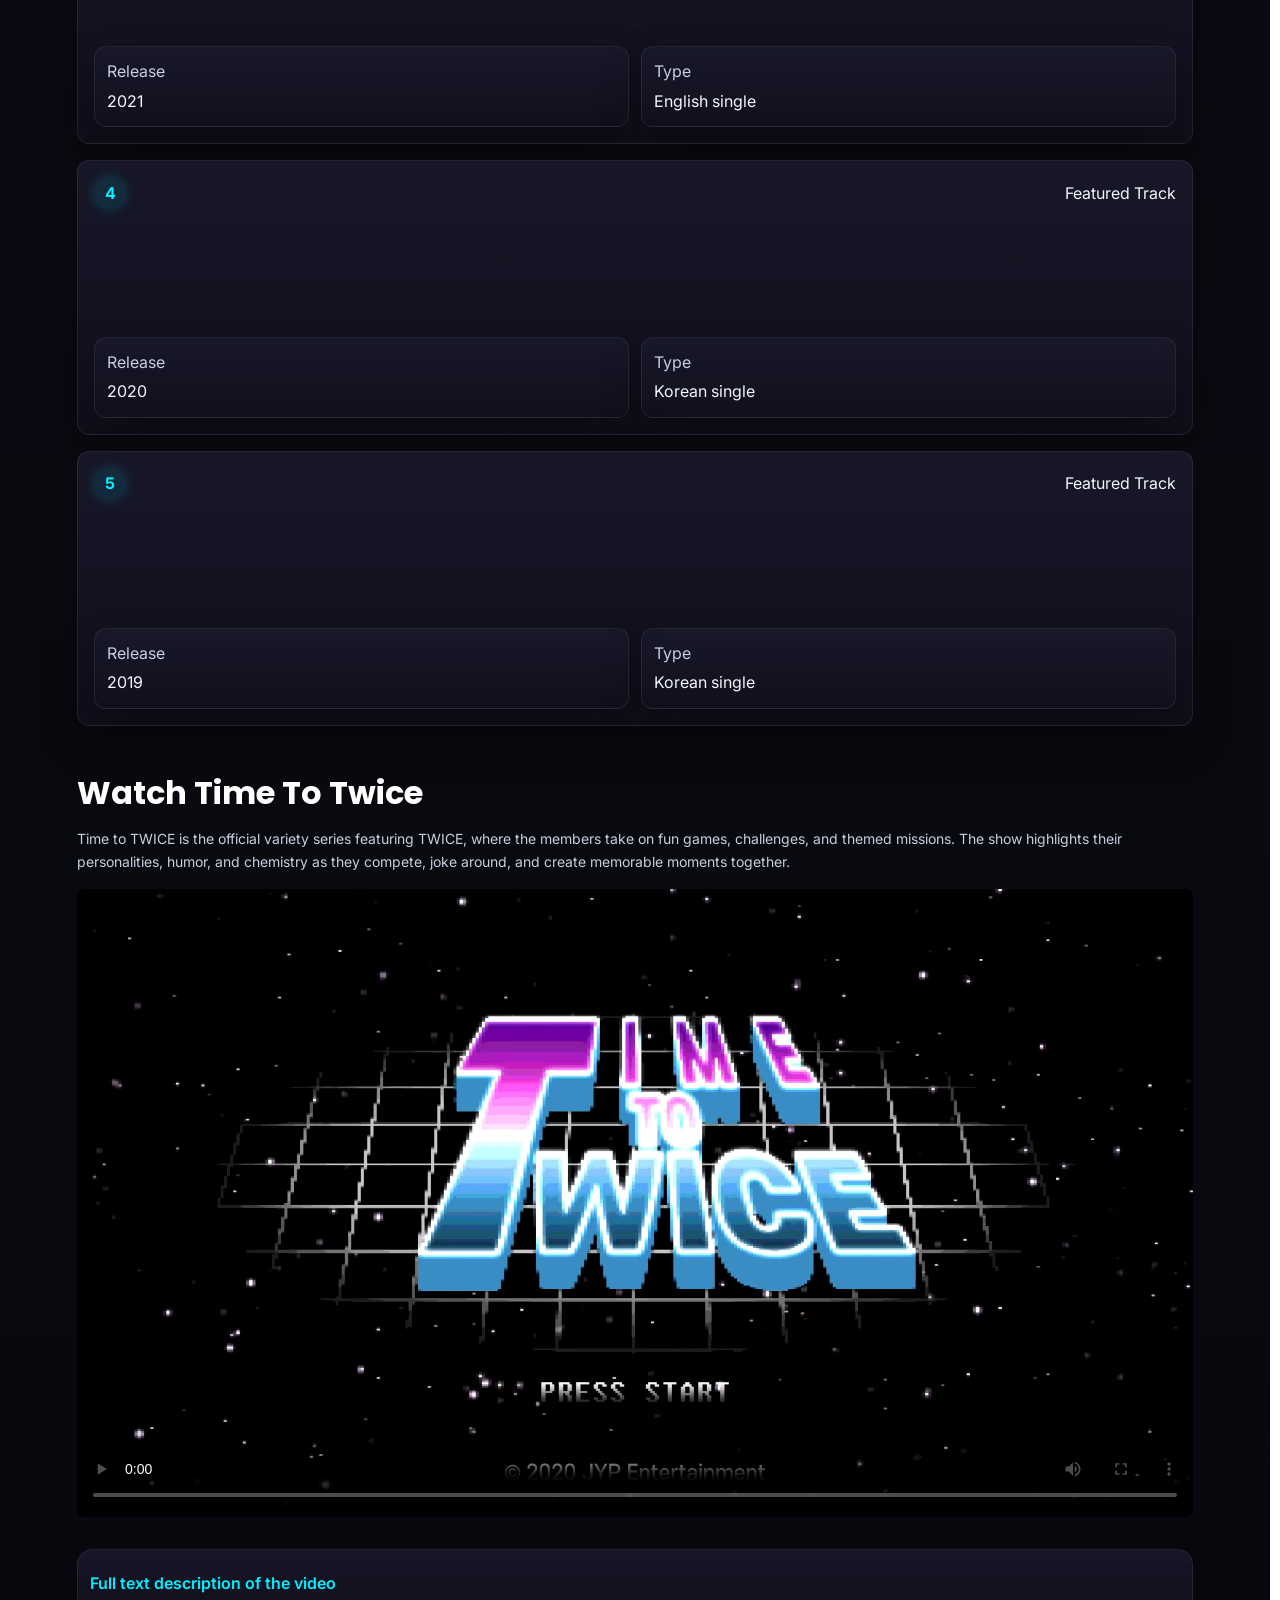
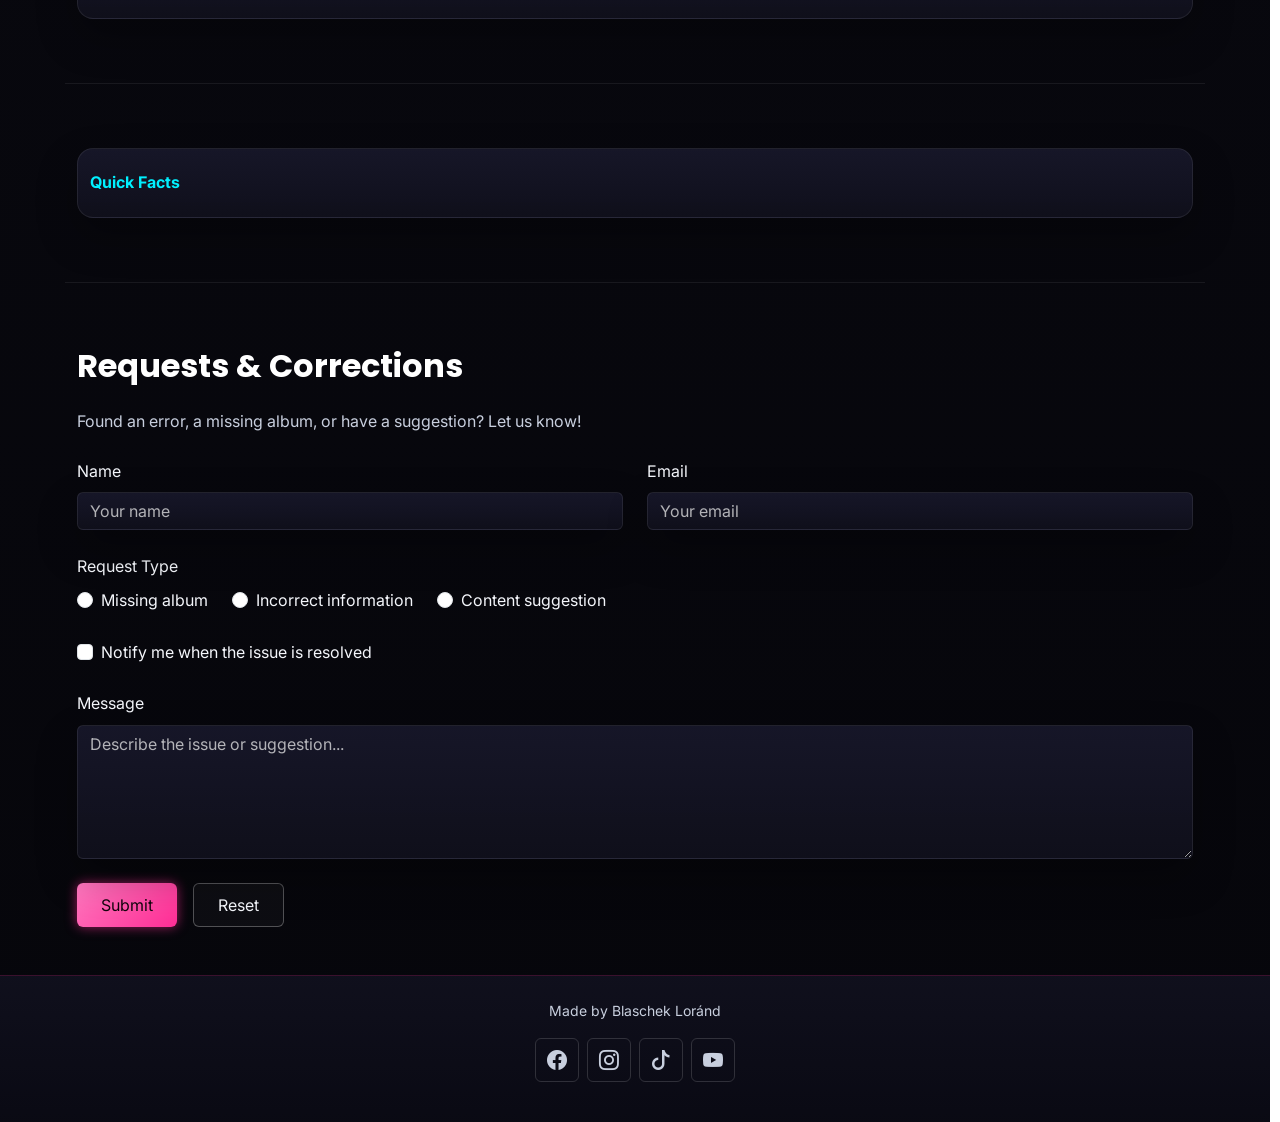
==== commit 636c4cc9: "chore: simplify code and sync media updates" ====
--- a/discography.html
+++ b/discography.html
@@ -73,7 +73,7 @@
               <div class="timeline-content">
                 <iframe class="spotify-embed"
                   data-src="https://open.spotify.com/embed/album/72WWZVAx6GtSbEeGESwDLo?utm_source=generator"
-                  height="352" allow="autoplay; clipboard-write; encrypted-media; fullscreen; picture-in-picture"
+                  allow="autoplay; clipboard-write; encrypted-media; fullscreen; picture-in-picture"
                   loading="lazy" title="The Story Begins – Spotify player"></iframe>
                 <h3 class="mt-3 fw-bold">The Story Begins</h3>
                 <p class="text-muted small mb-0">October 20, 2015 &middot; 1st Mini Album</p>
@@ -84,7 +84,7 @@
               <div class="timeline-content">
                 <iframe class="spotify-embed"
                   data-src="https://open.spotify.com/embed/album/6q2oUEqL9uzVXHCeKoA8JV?utm_source=generator"
-                  height="352" allow="autoplay; clipboard-write; encrypted-media; fullscreen; picture-in-picture"
+                  allow="autoplay; clipboard-write; encrypted-media; fullscreen; picture-in-picture"
                   loading="lazy" title="Page Two – Spotify player"></iframe>
                 <h3 class="mt-3 fw-bold">Page Two</h3>
                 <p class="text-muted small mb-0">April 25, 2016 &middot; 2nd Mini Album</p>
@@ -95,7 +95,7 @@
               <div class="timeline-content">
                 <iframe class="spotify-embed"
                   data-src="https://open.spotify.com/embed/album/5zQhaDNbiXHRqd8Y51I4vy?utm_source=generator"
-                  height="352" allow="autoplay; clipboard-write; encrypted-media; fullscreen; picture-in-picture"
+                  allow="autoplay; clipboard-write; encrypted-media; fullscreen; picture-in-picture"
                   loading="lazy" title="TWICEcoaster: Lane 1 – Spotify player"></iframe>
                 <h3 class="mt-3 fw-bold">TWICEcoaster: Lane 1</h3>
                 <p class="text-muted small mb-0">October 24, 2016 &middot; 3rd Mini Album</p>
@@ -106,7 +106,7 @@
               <div class="timeline-content">
                 <iframe class="spotify-embed"
                   data-src="https://open.spotify.com/embed/album/2Mw8oK3aJKmOa9YGWqpN2W?utm_source=generator"
-                  height="352" allow="autoplay; clipboard-write; encrypted-media; fullscreen; picture-in-picture"
+                  allow="autoplay; clipboard-write; encrypted-media; fullscreen; picture-in-picture"
                   loading="lazy" title="Twicecoaster: Lane 2 – Spotify player"></iframe>
                 <h3 class="mt-3 fw-bold">Twicecoaster: Lane 2</h3>
                 <p class="text-muted small mb-0">February 20, 2017 &middot; Repackage Album</p>
@@ -117,7 +117,7 @@
               <div class="timeline-content">
                 <iframe class="spotify-embed"
                   data-src="https://open.spotify.com/embed/album/28PwDunFAR71toOCTYRvkf?utm_source=generator"
-                  height="352" allow="autoplay; clipboard-write; encrypted-media; fullscreen; picture-in-picture"
+                  allow="autoplay; clipboard-write; encrypted-media; fullscreen; picture-in-picture"
                   loading="lazy" title="Signal – Spotify player"></iframe>
                 <h3 class="mt-3 fw-bold">Signal</h3>
                 <p class="text-muted small mb-0">May 15, 2017 &middot; 4th Mini Album</p>
@@ -128,7 +128,7 @@
               <div class="timeline-content">
                 <iframe class="spotify-embed"
                   data-src="https://open.spotify.com/embed/track/4R7QVSqBN0koJHcOL7PGb5?utm_source=generator"
-                  height="352" allow="autoplay; clipboard-write; encrypted-media; fullscreen; picture-in-picture"
+                  allow="autoplay; clipboard-write; encrypted-media; fullscreen; picture-in-picture"
                   loading="lazy" title="SIGNAL (Japanese ver.) – Spotify player"></iframe>
                 <h3 class="mt-3 fw-bold">SIGNAL (Japanese ver.)</h3>
                 <p class="text-muted small mb-0">June 14, 2017 &middot; Japanese Single</p>
@@ -139,7 +139,7 @@
               <div class="timeline-content">
                 <iframe class="spotify-embed"
                   data-src="https://open.spotify.com/embed/album/3RU5xvGbTAXCWoUSqGf7dk?utm_source=generator"
-                  height="352" allow="autoplay; clipboard-write; encrypted-media; fullscreen; picture-in-picture"
+                  allow="autoplay; clipboard-write; encrypted-media; fullscreen; picture-in-picture"
                   loading="lazy" title="#TWICE – Spotify player"></iframe>
                 <h3 class="mt-3 fw-bold">#TWICE</h3>
                 <p class="text-muted small mb-0">June 28, 2017 &middot; 1st Japanese Compilation Album</p>
@@ -150,7 +150,7 @@
               <div class="timeline-content">
                 <iframe class="spotify-embed"
                   data-src="https://open.spotify.com/embed/album/20tQIMCWsH5GjJUlSX5tBb?utm_source=generator"
-                  height="352" allow="autoplay; clipboard-write; encrypted-media; fullscreen; picture-in-picture"
+                  allow="autoplay; clipboard-write; encrypted-media; fullscreen; picture-in-picture"
                   loading="lazy" title="One More Time – Spotify player"></iframe>
                 <h3 class="mt-3 fw-bold">One More Time</h3>
                 <p class="text-muted small mb-0">October 18, 2017 &middot; Japanese Single</p>
@@ -161,7 +161,7 @@
               <div class="timeline-content">
                 <iframe class="spotify-embed"
                   data-src="https://open.spotify.com/embed/album/3hJXmK5gWN9P6jtZL0Lr2y?utm_source=generator"
-                  height="352" allow="autoplay; clipboard-write; encrypted-media; fullscreen; picture-in-picture"
+                  allow="autoplay; clipboard-write; encrypted-media; fullscreen; picture-in-picture"
                   loading="lazy" title="Twicetagram – Spotify player"></iframe>
                 <h3 class="mt-3 fw-bold">Twicetagram</h3>
                 <p class="text-muted small mb-0">October 30, 2017 &middot; 1st Full Album</p>
@@ -172,7 +172,7 @@
               <div class="timeline-content">
                 <iframe class="spotify-embed"
                   data-src="https://open.spotify.com/embed/album/0R7pj4tnmcoUulrZGPo6nw?utm_source=generator"
-                  height="352" allow="autoplay; clipboard-write; encrypted-media; fullscreen; picture-in-picture"
+                  allow="autoplay; clipboard-write; encrypted-media; fullscreen; picture-in-picture"
                   loading="lazy" title="Merry & Happy – Spotify player"></iframe>
                 <h3 class="mt-3 fw-bold">Merry &amp; Happy</h3>
                 <p class="text-muted small mb-0">December 11, 2017 &middot; Repackage Album</p>
@@ -183,7 +183,7 @@
               <div class="timeline-content">
                 <iframe class="spotify-embed"
                   data-src="https://open.spotify.com/embed/album/4t6JjDorVawKA34IhApYC4?utm_source=generator"
-                  height="352" allow="autoplay; clipboard-write; encrypted-media; fullscreen; picture-in-picture"
+                  allow="autoplay; clipboard-write; encrypted-media; fullscreen; picture-in-picture"
                   loading="lazy" title="Candy Pop – Spotify player"></iframe>
                 <h3 class="mt-3 fw-bold">Candy Pop</h3>
                 <p class="text-muted small mb-0">February 7, 2018 &middot; Japanese Single</p>
@@ -194,7 +194,7 @@
               <div class="timeline-content">
                 <iframe class="spotify-embed"
                   data-src="https://open.spotify.com/embed/album/5o5cJ6yZmcyy4y4hK0J6de?utm_source=generator"
-                  height="352" allow="autoplay; clipboard-write; encrypted-media; fullscreen; picture-in-picture"
+                  allow="autoplay; clipboard-write; encrypted-media; fullscreen; picture-in-picture"
                   loading="lazy" title="What is Love? – Spotify player"></iframe>
                 <h3 class="mt-3 fw-bold">What is Love?</h3>
                 <p class="text-muted small mb-0">April 9, 2018 &middot; 5th Mini Album</p>
@@ -205,7 +205,7 @@
               <div class="timeline-content">
                 <iframe class="spotify-embed"
                   data-src="https://open.spotify.com/embed/track/3Jecy9h7h2n0eHOWYLEuLJ?utm_source=generator"
-                  height="352" allow="autoplay; clipboard-write; encrypted-media; fullscreen; picture-in-picture"
+                  allow="autoplay; clipboard-write; encrypted-media; fullscreen; picture-in-picture"
                   loading="lazy" title="Wake Me Up – Spotify player"></iframe>
                 <h3 class="mt-3 fw-bold">Wake Me Up</h3>
                 <p class="text-muted small mb-0">May 16, 2018 &middot; Japanese Single</p>
@@ -216,7 +216,7 @@
               <div class="timeline-content">
                 <iframe class="spotify-embed"
                   data-src="https://open.spotify.com/embed/album/2GKTroaa4ysyhEdvzpvUoM?utm_source=generator"
-                  height="352" allow="autoplay; clipboard-write; encrypted-media; fullscreen; picture-in-picture"
+                  allow="autoplay; clipboard-write; encrypted-media; fullscreen; picture-in-picture"
                   loading="lazy" title="Summer Nights – Spotify player"></iframe>
                 <h3 class="mt-3 fw-bold">Summer Nights</h3>
                 <p class="text-muted small mb-0">July 9, 2018 &middot; Special Album</p>
@@ -227,7 +227,7 @@
               <div class="timeline-content">
                 <iframe class="spotify-embed"
                   data-src="https://open.spotify.com/embed/track/4tMqTWDGI8qiYaAUT4qy4p?utm_source=generator"
-                  height="352" allow="autoplay; clipboard-write; encrypted-media; fullscreen; picture-in-picture"
+                  allow="autoplay; clipboard-write; encrypted-media; fullscreen; picture-in-picture"
                   loading="lazy" title="BDZ – Spotify player"></iframe>
                 <h3 class="mt-3 fw-bold">BDZ</h3>
                 <p class="text-muted small mb-0">July 25, 2018 &middot; Japanese Single</p>
@@ -238,7 +238,7 @@
               <div class="timeline-content">
                 <iframe class="spotify-embed"
                   data-src="https://open.spotify.com/embed/album/3Bi7hl11zYHpw6uE6gAtSs?utm_source=generator"
-                  height="352" allow="autoplay; clipboard-write; encrypted-media; fullscreen; picture-in-picture"
+                  allow="autoplay; clipboard-write; encrypted-media; fullscreen; picture-in-picture"
                   loading="lazy" title="BDZ – Spotify player"></iframe>
                 <h3 class="mt-3 fw-bold">BDZ</h3>
                 <p class="text-muted small mb-0">September 12, 2018 &middot; 1st Japanese Full Album</p>
@@ -249,7 +249,7 @@
               <div class="timeline-content">
                 <iframe class="spotify-embed"
                   data-src="https://open.spotify.com/embed/album/25VunQEW0x2W6ALND2Mh4g?utm_source=generator"
-                  height="352" allow="autoplay; clipboard-write; encrypted-media; fullscreen; picture-in-picture"
+                  allow="autoplay; clipboard-write; encrypted-media; fullscreen; picture-in-picture"
                   loading="lazy" title="YES or YES – Spotify player"></iframe>
                 <h3 class="mt-3 fw-bold">YES or YES</h3>
                 <p class="text-muted small mb-0">November 5, 2018 &middot; 6th Mini Album</p>
@@ -260,7 +260,7 @@
               <div class="timeline-content">
                 <iframe class="spotify-embed"
                   data-src="https://open.spotify.com/embed/track/0Dsbej1ME76kebKBGE0ROD?utm_source=generator"
-                  height="352" allow="autoplay; clipboard-write; encrypted-media; fullscreen; picture-in-picture"
+                  allow="autoplay; clipboard-write; encrypted-media; fullscreen; picture-in-picture"
                   loading="lazy" title="I WANT YOU BACK – Spotify player"></iframe>
                 <h3 class="mt-3 fw-bold">I WANT YOU BACK</h3>
                 <p class="text-muted small mb-0">November 16, 2018 &middot; Japanese Single</p>
@@ -271,7 +271,7 @@
               <div class="timeline-content">
                 <iframe class="spotify-embed"
                   data-src="https://open.spotify.com/embed/album/0pzmyJftuTK7i4HLjnfq1n?utm_source=generator"
-                  height="352" allow="autoplay; clipboard-write; encrypted-media; fullscreen; picture-in-picture"
+                  allow="autoplay; clipboard-write; encrypted-media; fullscreen; picture-in-picture"
                   loading="lazy" title="The year of &quot;YES&quot; – Spotify player"></iframe>
                 <h3 class="mt-3 fw-bold">The year of &quot;YES&quot;</h3>
                 <p class="text-muted small mb-0">December 12, 2018 &middot; Special Album</p>
@@ -282,7 +282,7 @@
               <div class="timeline-content">
                 <iframe class="spotify-embed"
                   data-src="https://open.spotify.com/embed/track/7x2I2T56E162miRzBh2Rpw?utm_source=generator"
-                  height="352" allow="autoplay; clipboard-write; encrypted-media; fullscreen; picture-in-picture"
+                  allow="autoplay; clipboard-write; encrypted-media; fullscreen; picture-in-picture"
                   loading="lazy" title="STAY BY MY SIDE – Spotify player"></iframe>
                 <h3 class="mt-3 fw-bold">STAY BY MY SIDE</h3>
                 <p class="text-muted small mb-0">December 26, 2018 &middot; Japanese Single</p>
@@ -293,7 +293,7 @@
               <div class="timeline-content">
                 <iframe class="spotify-embed"
                   data-src="https://open.spotify.com/embed/album/1dZtA3Lt9sUGqkM6KWY92x?utm_source=generator"
-                  height="352" allow="autoplay; clipboard-write; encrypted-media; fullscreen; picture-in-picture"
+                  allow="autoplay; clipboard-write; encrypted-media; fullscreen; picture-in-picture"
                   loading="lazy" title="BDZ (Repackage) – Spotify player"></iframe>
                 <h3 class="mt-3 fw-bold">BDZ (Repackage)</h3>
                 <p class="text-muted small mb-0">December 26, 2018 &middot; Repackage Album</p>
@@ -304,7 +304,7 @@
               <div class="timeline-content">
                 <iframe class="spotify-embed"
                   data-src="https://open.spotify.com/embed/track/446I5WnjEJvkvmGhUf5IzT?utm_source=generator"
-                  height="352" allow="autoplay; clipboard-write; encrypted-media; fullscreen; picture-in-picture"
+                  allow="autoplay; clipboard-write; encrypted-media; fullscreen; picture-in-picture"
                   loading="lazy" title="LIKEY - Japanese ver. – Spotify player"></iframe>
                 <h3 class="mt-3 fw-bold">LIKEY - Japanese ver.</h3>
                 <p class="text-muted small mb-0">January 11, 2019 &middot; Japanese Single</p>
@@ -315,7 +315,7 @@
               <div class="timeline-content">
                 <iframe class="spotify-embed"
                   data-src="https://open.spotify.com/embed/track/0auI49a6lE4phcRVY8hKiY?utm_source=generator"
-                  height="352" allow="autoplay; clipboard-write; encrypted-media; fullscreen; picture-in-picture"
+                  allow="autoplay; clipboard-write; encrypted-media; fullscreen; picture-in-picture"
                   loading="lazy" title="What is Love? - Japanese ver. – Spotify player"></iframe>
                 <h3 class="mt-3 fw-bold">What is Love? - Japanese ver.</h3>
                 <p class="text-muted small mb-0">February 8, 2019 &middot; Japanese Single</p>
@@ -326,7 +326,7 @@
               <div class="timeline-content">
                 <iframe class="spotify-embed"
                   data-src="https://open.spotify.com/embed/album/2QmO12UqPp1BQN4kSGtcAx?utm_source=generator"
-                  height="352" allow="autoplay; clipboard-write; encrypted-media; fullscreen; picture-in-picture"
+                  allow="autoplay; clipboard-write; encrypted-media; fullscreen; picture-in-picture"
                   loading="lazy" title="#TWICE2 – Spotify player"></iframe>
                 <h3 class="mt-3 fw-bold">#TWICE2</h3>
                 <p class="text-muted small mb-0">March 6, 2019 &middot; 2nd Japanese Compilation Album</p>
@@ -337,7 +337,7 @@
               <div class="timeline-content">
                 <iframe class="spotify-embed"
                   data-src="https://open.spotify.com/embed/album/3aLpWFejbsdyafODLXRqwF?utm_source=generator"
-                  height="352" allow="autoplay; clipboard-write; encrypted-media; fullscreen; picture-in-picture"
+                  allow="autoplay; clipboard-write; encrypted-media; fullscreen; picture-in-picture"
                   loading="lazy" title="FANCY YOU – Spotify player"></iframe>
                 <h3 class="mt-3 fw-bold">FANCY YOU</h3>
                 <p class="text-muted small mb-0">April 22, 2019 &middot; 7th Mini Album</p>
@@ -348,7 +348,7 @@
               <div class="timeline-content">
                 <iframe class="spotify-embed"
                   data-src="https://open.spotify.com/embed/track/1yPkYnRgZveWLCUSWX16ra?utm_source=generator"
-                  height="352" allow="autoplay; clipboard-write; encrypted-media; fullscreen; picture-in-picture"
+                  allow="autoplay; clipboard-write; encrypted-media; fullscreen; picture-in-picture"
                   loading="lazy" title="HAPPY HAPPY – Spotify player"></iframe>
                 <h3 class="mt-3 fw-bold">HAPPY HAPPY</h3>
                 <p class="text-muted small mb-0">July 17, 2019 &middot; Japanese Single</p>
@@ -359,7 +359,7 @@
               <div class="timeline-content">
                 <iframe class="spotify-embed"
                   data-src="https://open.spotify.com/embed/album/7dU0vceNngXWT2XZUU4y9W?utm_source=generator"
-                  height="352" allow="autoplay; clipboard-write; encrypted-media; fullscreen; picture-in-picture"
+                  allow="autoplay; clipboard-write; encrypted-media; fullscreen; picture-in-picture"
                   loading="lazy" title="Breakthrough – Spotify player"></iframe>
                 <h3 class="mt-3 fw-bold">Breakthrough</h3>
                 <p class="text-muted small mb-0">July 24, 2019 &middot; Japanese Single Album</p>
@@ -370,7 +370,7 @@
               <div class="timeline-content">
                 <iframe class="spotify-embed"
                   data-src="https://open.spotify.com/embed/album/3NQBPabmRm3LzVcmtkTLfo?utm_source=generator"
-                  height="352" allow="autoplay; clipboard-write; encrypted-media; fullscreen; picture-in-picture"
+                  allow="autoplay; clipboard-write; encrypted-media; fullscreen; picture-in-picture"
                   loading="lazy" title="Feel Special – Spotify player"></iframe>
                 <h3 class="mt-3 fw-bold">Feel Special</h3>
                 <p class="text-muted small mb-0">September 23, 2019 &middot; 8th Mini Album</p>
@@ -381,7 +381,7 @@
               <div class="timeline-content">
                 <iframe class="spotify-embed"
                   data-src="https://open.spotify.com/embed/track/2sKWWJ5ee3EnKBztzxPpMH?utm_source=generator"
-                  height="352" allow="autoplay; clipboard-write; encrypted-media; fullscreen; picture-in-picture"
+                  allow="autoplay; clipboard-write; encrypted-media; fullscreen; picture-in-picture"
                   loading="lazy" title="Fake & True – Spotify player"></iframe>
                 <h3 class="mt-3 fw-bold">Fake &amp; True</h3>
                 <p class="text-muted small mb-0">October 18, 2019 &middot; Japanese Single</p>
@@ -392,7 +392,7 @@
               <div class="timeline-content">
                 <iframe class="spotify-embed"
                   data-src="https://open.spotify.com/embed/album/2MwyDQhotK4B1WcZ5ogrtB?utm_source=generator"
-                  height="352" allow="autoplay; clipboard-write; encrypted-media; fullscreen; picture-in-picture"
+                  allow="autoplay; clipboard-write; encrypted-media; fullscreen; picture-in-picture"
                   loading="lazy" title="&TWICE – Spotify player"></iframe>
                 <h3 class="mt-3 fw-bold">&amp;TWICE</h3>
                 <p class="text-muted small mb-0">November 20, 2019 &middot; 2nd Japanese Full Album</p>
@@ -403,7 +403,7 @@
               <div class="timeline-content">
                 <iframe class="spotify-embed"
                   data-src="https://open.spotify.com/embed/album/64Tvx7Ca3BjA4STHq1wFap?utm_source=generator"
-                  height="352" allow="autoplay; clipboard-write; encrypted-media; fullscreen; picture-in-picture"
+                  allow="autoplay; clipboard-write; encrypted-media; fullscreen; picture-in-picture"
                   loading="lazy" title="&TWICE (Repackage) – Spotify player"></iframe>
                 <h3 class="mt-3 fw-bold">&amp;TWICE (Repackage)</h3>
                 <p class="text-muted small mb-0">February 5, 2020 &middot; Repackage Album</p>
@@ -414,7 +414,7 @@
               <div class="timeline-content">
                 <iframe class="spotify-embed"
                   data-src="https://open.spotify.com/embed/album/5KsduuDNWzt65TaHzmtciv?utm_source=generator"
-                  height="352" allow="autoplay; clipboard-write; encrypted-media; fullscreen; picture-in-picture"
+                  allow="autoplay; clipboard-write; encrypted-media; fullscreen; picture-in-picture"
                   loading="lazy" title="MORE & MORE – Spotify player"></iframe>
                 <h3 class="mt-3 fw-bold">MORE &amp; MORE</h3>
                 <p class="text-muted small mb-0">June 1, 2020 &middot; 9th Mini Album</p>
@@ -425,7 +425,7 @@
               <div class="timeline-content">
                 <iframe class="spotify-embed"
                   data-src="https://open.spotify.com/embed/track/49moLXpCwwantnF78yItWf?utm_source=generator"
-                  height="352" allow="autoplay; clipboard-write; encrypted-media; fullscreen; picture-in-picture"
+                  allow="autoplay; clipboard-write; encrypted-media; fullscreen; picture-in-picture"
                   loading="lazy" title="Fanfare – Spotify player"></iframe>
                 <h3 class="mt-3 fw-bold">Fanfare</h3>
                 <p class="text-muted small mb-0">July 8, 2020 &middot; Japanese Single</p>
@@ -436,7 +436,7 @@
               <div class="timeline-content">
                 <iframe class="spotify-embed"
                   data-src="https://open.spotify.com/embed/track/03wvlNaxFKB9sge4U6vyPE?utm_source=generator"
-                  height="352" allow="autoplay; clipboard-write; encrypted-media; fullscreen; picture-in-picture"
+                  allow="autoplay; clipboard-write; encrypted-media; fullscreen; picture-in-picture"
                   loading="lazy" title="MORE & MORE (English Version) – Spotify player"></iframe>
                 <h3 class="mt-3 fw-bold">MORE &amp; MORE (English Version)</h3>
                 <p class="text-muted small mb-0">August 21, 2020 &middot; English Single</p>
@@ -447,7 +447,7 @@
               <div class="timeline-content">
                 <iframe class="spotify-embed"
                   data-src="https://open.spotify.com/embed/track/64yv4Oj1BfZse3JswH5iBH?utm_source=generator"
-                  height="352" allow="autoplay; clipboard-write; encrypted-media; fullscreen; picture-in-picture"
+                  allow="autoplay; clipboard-write; encrypted-media; fullscreen; picture-in-picture"
                   loading="lazy" title="STUCK IN MY HEAD - Japanese ver. – Spotify player"></iframe>
                 <h3 class="mt-3 fw-bold">STUCK IN MY HEAD - Japanese ver.</h3>
                 <p class="text-muted small mb-0">September 16, 2020 &middot; Japanese Single</p>
@@ -458,7 +458,7 @@
               <div class="timeline-content">
                 <iframe class="spotify-embed"
                   data-src="https://open.spotify.com/embed/album/5CCOdkAWMzHFQCky3Lbfw5?utm_source=generator"
-                  height="352" allow="autoplay; clipboard-write; encrypted-media; fullscreen; picture-in-picture"
+                  allow="autoplay; clipboard-write; encrypted-media; fullscreen; picture-in-picture"
                   loading="lazy" title="#TWICE3 – Spotify player"></iframe>
                 <h3 class="mt-3 fw-bold">#TWICE3</h3>
                 <p class="text-muted small mb-0">September 16, 2020 &middot; 3rd Japanese Compilation Album</p>
@@ -469,7 +469,7 @@
               <div class="timeline-content">
                 <iframe class="spotify-embed"
                   data-src="https://open.spotify.com/embed/album/33jypnU7WULxPaVrjj4RXH?utm_source=generator"
-                  height="352" allow="autoplay; clipboard-write; encrypted-media; fullscreen; picture-in-picture"
+                  allow="autoplay; clipboard-write; encrypted-media; fullscreen; picture-in-picture"
                   loading="lazy" title="Eyes Wide Open – Spotify player"></iframe>
                 <h3 class="mt-3 fw-bold">Eyes Wide Open</h3>
                 <p class="text-muted small mb-0">October 26, 2020 &middot; 2nd Full Album</p>
@@ -480,7 +480,7 @@
               <div class="timeline-content">
                 <iframe class="spotify-embed"
                   data-src="https://open.spotify.com/embed/track/0rSMzlAKNapoat4NdZYmi3?utm_source=generator"
-                  height="352" allow="autoplay; clipboard-write; encrypted-media; fullscreen; picture-in-picture"
+                  allow="autoplay; clipboard-write; encrypted-media; fullscreen; picture-in-picture"
                   loading="lazy" title="BETTER – Spotify player"></iframe>
                 <h3 class="mt-3 fw-bold">BETTER</h3>
                 <p class="text-muted small mb-0">November 18, 2020 &middot; Japanese Single</p>
@@ -491,7 +491,7 @@
               <div class="timeline-content">
                 <iframe class="spotify-embed"
                   data-src="https://open.spotify.com/embed/track/4viLaKGdHwhW8LkZB3mRFC?utm_source=generator"
-                  height="352" allow="autoplay; clipboard-write; encrypted-media; fullscreen; picture-in-picture"
+                  allow="autoplay; clipboard-write; encrypted-media; fullscreen; picture-in-picture"
                   loading="lazy" title="I CAN'T STOP ME (English Version) – Spotify player"></iframe>
                 <h3 class="mt-3 fw-bold">I CAN'T STOP ME (English Version)</h3>
                 <p class="text-muted small mb-0">November 30, 2020 &middot; English Single</p>
@@ -502,7 +502,7 @@
               <div class="timeline-content">
                 <iframe class="spotify-embed"
                   data-src="https://open.spotify.com/embed/track/2xtP8RNbo2BEMzLX7tK7aq?utm_source=generator"
-                  height="352" allow="autoplay; clipboard-write; encrypted-media; fullscreen; picture-in-picture"
+                  allow="autoplay; clipboard-write; encrypted-media; fullscreen; picture-in-picture"
                   loading="lazy" title="CRY FOR ME – Spotify player"></iframe>
                 <h3 class="mt-3 fw-bold">CRY FOR ME</h3>
                 <p class="text-muted small mb-0">December 18, 2020 &middot; Single</p>
@@ -513,7 +513,7 @@
               <div class="timeline-content">
                 <iframe class="spotify-embed"
                   data-src="https://open.spotify.com/embed/track/0SiX8tNiIZskZrPiAh6XxX?utm_source=generator"
-                  height="352" allow="autoplay; clipboard-write; encrypted-media; fullscreen; picture-in-picture"
+                  allow="autoplay; clipboard-write; encrypted-media; fullscreen; picture-in-picture"
                   loading="lazy" title="Kura Kura – Spotify player"></iframe>
                 <h3 class="mt-3 fw-bold">Kura Kura</h3>
                 <p class="text-muted small mb-0">May 12, 2021 &middot; Japanese Single</p>
@@ -524,7 +524,7 @@
               <div class="timeline-content">
                 <iframe class="spotify-embed"
                   data-src="https://open.spotify.com/embed/album/4qX4JoSOyUfmxKh3q9TMb5?utm_source=generator"
-                  height="352" allow="autoplay; clipboard-write; encrypted-media; fullscreen; picture-in-picture"
+                  allow="autoplay; clipboard-write; encrypted-media; fullscreen; picture-in-picture"
                   loading="lazy" title="Taste of Love – Spotify player"></iframe>
                 <h3 class="mt-3 fw-bold">Taste of Love</h3>
                 <p class="text-muted small mb-0">June 11, 2021 &middot; 10th Mini Album</p>
@@ -535,7 +535,7 @@
               <div class="timeline-content">
                 <iframe class="spotify-embed"
                   data-src="https://open.spotify.com/embed/album/55sHOFCagPn3BKQLY1gam0?utm_source=generator"
-                  height="352" allow="autoplay; clipboard-write; encrypted-media; fullscreen; picture-in-picture"
+                  allow="autoplay; clipboard-write; encrypted-media; fullscreen; picture-in-picture"
                   loading="lazy" title="Formula of Love: O+T=<3 – Spotify player"></iframe>
                 <h3 class="mt-3 fw-bold">Formula of Love: O+T=&lt;3</h3>
                 <p class="text-muted small mb-0">November 12, 2021 &middot; 3rd Full Album</p>
@@ -546,7 +546,7 @@
               <div class="timeline-content">
                 <iframe class="spotify-embed"
                   data-src="https://open.spotify.com/embed/album/3dOVDnrzGJR2JDKBgJOtJh?utm_source=generator"
-                  height="352" allow="autoplay; clipboard-write; encrypted-media; fullscreen; picture-in-picture"
+                  allow="autoplay; clipboard-write; encrypted-media; fullscreen; picture-in-picture"
                   loading="lazy" title="BETWEEN 1&2 – Spotify player"></iframe>
                 <h3 class="mt-3 fw-bold">BETWEEN 1&amp;2</h3>
                 <p class="text-muted small mb-0">August 26, 2022 &middot; 11th Mini Album</p>
@@ -557,7 +557,7 @@
               <div class="timeline-content">
                 <iframe class="spotify-embed"
                   data-src="https://open.spotify.com/embed/album/2eFOEZFLa3LIrGCbcnpGHt?utm_source=generator"
-                  height="352" allow="autoplay; clipboard-write; encrypted-media; fullscreen; picture-in-picture"
+                  allow="autoplay; clipboard-write; encrypted-media; fullscreen; picture-in-picture"
                   loading="lazy" title="READY TO BE – Spotify player"></iframe>
                 <h3 class="mt-3 fw-bold">READY TO BE</h3>
                 <p class="text-muted small mb-0">March 10, 2023 &middot; 12th Mini Album</p>
@@ -568,7 +568,7 @@
               <div class="timeline-content">
                 <iframe class="spotify-embed"
                   data-src="https://open.spotify.com/embed/album/6LzKqp5mVJxfBxBFnJB2j1?utm_source=generator"
-                  height="352" allow="autoplay; clipboard-write; encrypted-media; fullscreen; picture-in-picture"
+                  allow="autoplay; clipboard-write; encrypted-media; fullscreen; picture-in-picture"
                   loading="lazy" title="With YOU-th – Spotify player"></iframe>
                 <h3 class="mt-3 fw-bold">With YOU-th</h3>
                 <p class="text-muted small mb-0">February 23, 2024 &middot; 13th Mini Album</p>
@@ -579,7 +579,7 @@
               <div class="timeline-content">
                 <iframe class="spotify-embed"
                   data-src="https://open.spotify.com/embed/album/1Mvkni4G0JuPGkiSjhB8gN?utm_source=generator"
-                  height="352" allow="autoplay; clipboard-write; encrypted-media; fullscreen; picture-in-picture"
+                  allow="autoplay; clipboard-write; encrypted-media; fullscreen; picture-in-picture"
                   loading="lazy" title="STRATEGY – Spotify player"></iframe>
                 <h3 class="mt-3 fw-bold">STRATEGY</h3>
                 <p class="text-muted small mb-0">December 6, 2024 &middot; 14th Mini Album</p>
@@ -590,7 +590,7 @@
               <div class="timeline-content">
                 <iframe class="spotify-embed"
                   data-src="https://open.spotify.com/embed/album/7zyibWit2LeHvy5h9utbfg?utm_source=generator"
-                  height="352" allow="autoplay; clipboard-write; encrypted-media; fullscreen; picture-in-picture"
+                  allow="autoplay; clipboard-write; encrypted-media; fullscreen; picture-in-picture"
                   loading="lazy" title="Ten: The Story Goes On – Spotify player"></iframe>
                 <h3 class="mt-3 fw-bold">Ten: The Story Goes On</h3>
                 <p class="text-muted small mb-0">October 10, 2025 &middot; 4th Full Album</p>
@@ -625,7 +625,7 @@
                     <td>1</td>
                     <td><iframe class="spotify-embed-sm"
                         src="https://open.spotify.com/embed/track/3zhbXKFjUDw40pTYyCgt1Y?utm_source=generator"
-                        height="80" allow="autoplay; clipboard-write; encrypted-media; fullscreen; picture-in-picture"
+                        allow="autoplay; clipboard-write; encrypted-media; fullscreen; picture-in-picture"
                         loading="lazy" title="What Is Love? – Spotify player"></iframe></td>
                     <td class="text-end">2018</td>
                     <td class="text-end">Korean single</td>
@@ -634,7 +634,7 @@
                     <td>2</td>
                     <td><iframe class="spotify-embed-sm"
                         src="https://open.spotify.com/embed/track/2qQpFbqqkLOGySgNK8wBXt?utm_source=generator"
-                        height="80" allow="autoplay; clipboard-write; encrypted-media; fullscreen; picture-in-picture"
+                        allow="autoplay; clipboard-write; encrypted-media; fullscreen; picture-in-picture"
                         loading="lazy" title="FANCY – Spotify player"></iframe></td>
                     <td class="text-end">2019</td>
                     <td class="text-end">Korean single</td>
@@ -643,7 +643,7 @@
                     <td>3</td>
                     <td><iframe class="spotify-embed-sm"
                         src="https://open.spotify.com/embed/track/1utDFK1ARQcuZSwapf3cfb?utm_source=generator"
-                        height="80" allow="autoplay; clipboard-write; encrypted-media; fullscreen; picture-in-picture"
+                        allow="autoplay; clipboard-write; encrypted-media; fullscreen; picture-in-picture"
                         loading="lazy" title="The Feels – Spotify player"></iframe></td>
                     <td class="text-end">2021</td>
                     <td class="text-end">English single</td>
@@ -652,7 +652,7 @@
                     <td>4</td>
                     <td><iframe class="spotify-embed-sm"
                         src="https://open.spotify.com/embed/track/37ZtpRBkHcaq6hHy0X98zn?utm_source=generator"
-                        height="80" allow="autoplay; clipboard-write; encrypted-media; fullscreen; picture-in-picture"
+                        allow="autoplay; clipboard-write; encrypted-media; fullscreen; picture-in-picture"
                         loading="lazy" title="I CAN'T STOP ME – Spotify player"></iframe></td>
                     <td class="text-end">2020</td>
                     <td class="text-end">Korean single</td>
@@ -661,7 +661,7 @@
                     <td>5</td>
                     <td><iframe class="spotify-embed-sm"
                         src="https://open.spotify.com/embed/track/3Hz3tTQwOdM6XkA0ALB2G9?utm_source=generator"
-                        height="80" allow="autoplay; clipboard-write; encrypted-media; fullscreen; picture-in-picture"
+                        allow="autoplay; clipboard-write; encrypted-media; fullscreen; picture-in-picture"
                         loading="lazy" title="Feel Special – Spotify player"></iframe></td>
                     <td class="text-end">2019</td>
                     <td class="text-end">Korean single</td>
@@ -674,20 +674,20 @@
                 <h3 class="visually-hidden">Featured track 1: What Is Love?</h3>
                 <div class="top-track-mobile-head">
                   <span class="top-track-mobile-rank">1</span>
-                  <span class="top-track-mobile-label">Featured Track</span>
+                  <span>Featured Track</span>
                 </div>
                 <iframe class="spotify-embed-sm"
-                  src="https://open.spotify.com/embed/track/3zhbXKFjUDw40pTYyCgt1Y?utm_source=generator" height="80"
+                  src="https://open.spotify.com/embed/track/3zhbXKFjUDw40pTYyCgt1Y?utm_source=generator"
                   allow="autoplay; clipboard-write; encrypted-media; fullscreen; picture-in-picture" loading="lazy"
                   title="What Is Love? – Spotify player"></iframe>
                 <div class="top-track-mobile-stats">
                   <div class="top-track-mobile-stat">
                     <span class="top-track-mobile-stat-label">Release</span>
-                    <span class="top-track-mobile-stat-value">2018</span>
+                    <span>2018</span>
                   </div>
                   <div class="top-track-mobile-stat">
                     <span class="top-track-mobile-stat-label">Type</span>
-                    <span class="top-track-mobile-stat-value">Korean single</span>
+                    <span>Korean single</span>
                   </div>
                 </div>
               </article>
@@ -695,20 +695,20 @@
                 <h3 class="visually-hidden">Featured track 2: FANCY</h3>
                 <div class="top-track-mobile-head">
                   <span class="top-track-mobile-rank">2</span>
-                  <span class="top-track-mobile-label">Featured Track</span>
+                  <span>Featured Track</span>
                 </div>
                 <iframe class="spotify-embed-sm"
-                  src="https://open.spotify.com/embed/track/2qQpFbqqkLOGySgNK8wBXt?utm_source=generator" height="80"
+                  src="https://open.spotify.com/embed/track/2qQpFbqqkLOGySgNK8wBXt?utm_source=generator"
                   allow="autoplay; clipboard-write; encrypted-media; fullscreen; picture-in-picture" loading="lazy"
                   title="FANCY – Spotify player"></iframe>
                 <div class="top-track-mobile-stats">
                   <div class="top-track-mobile-stat">
                     <span class="top-track-mobile-stat-label">Release</span>
-                    <span class="top-track-mobile-stat-value">2019</span>
+                    <span>2019</span>
                   </div>
                   <div class="top-track-mobile-stat">
                     <span class="top-track-mobile-stat-label">Type</span>
-                    <span class="top-track-mobile-stat-value">Korean single</span>
+                    <span>Korean single</span>
                   </div>
                 </div>
               </article>
@@ -716,20 +716,20 @@
                 <h3 class="visually-hidden">Featured track 3: The Feels</h3>
                 <div class="top-track-mobile-head">
                   <span class="top-track-mobile-rank">3</span>
-                  <span class="top-track-mobile-label">Featured Track</span>
+                  <span>Featured Track</span>
                 </div>
                 <iframe class="spotify-embed-sm"
-                  src="https://open.spotify.com/embed/track/1utDFK1ARQcuZSwapf3cfb?utm_source=generator" height="80"
+                  src="https://open.spotify.com/embed/track/1utDFK1ARQcuZSwapf3cfb?utm_source=generator"
                   allow="autoplay; clipboard-write; encrypted-media; fullscreen; picture-in-picture" loading="lazy"
                   title="The Feels – Spotify player"></iframe>
                 <div class="top-track-mobile-stats">
                   <div class="top-track-mobile-stat">
                     <span class="top-track-mobile-stat-label">Release</span>
-                    <span class="top-track-mobile-stat-value">2021</span>
+                    <span>2021</span>
                   </div>
                   <div class="top-track-mobile-stat">
                     <span class="top-track-mobile-stat-label">Type</span>
-                    <span class="top-track-mobile-stat-value">English single</span>
+                    <span>English single</span>
                   </div>
                 </div>
               </article>
@@ -737,20 +737,20 @@
                 <h3 class="visually-hidden">Featured track 4: I CAN'T STOP ME</h3>
                 <div class="top-track-mobile-head">
                   <span class="top-track-mobile-rank">4</span>
-                  <span class="top-track-mobile-label">Featured Track</span>
+                  <span>Featured Track</span>
                 </div>
                 <iframe class="spotify-embed-sm"
-                  src="https://open.spotify.com/embed/track/37ZtpRBkHcaq6hHy0X98zn?utm_source=generator" height="80"
+                  src="https://open.spotify.com/embed/track/37ZtpRBkHcaq6hHy0X98zn?utm_source=generator"
                   allow="autoplay; clipboard-write; encrypted-media; fullscreen; picture-in-picture" loading="lazy"
                   title="I CAN'T STOP ME – Spotify player"></iframe>
                 <div class="top-track-mobile-stats">
                   <div class="top-track-mobile-stat">
                     <span class="top-track-mobile-stat-label">Release</span>
-                    <span class="top-track-mobile-stat-value">2020</span>
+                    <span>2020</span>
                   </div>
                   <div class="top-track-mobile-stat">
                     <span class="top-track-mobile-stat-label">Type</span>
-                    <span class="top-track-mobile-stat-value">Korean single</span>
+                    <span>Korean single</span>
                   </div>
                 </div>
               </article>
@@ -758,20 +758,20 @@
                 <h3 class="visually-hidden">Featured track 5: Feel Special</h3>
                 <div class="top-track-mobile-head">
                   <span class="top-track-mobile-rank">5</span>
-                  <span class="top-track-mobile-label">Featured Track</span>
+                  <span>Featured Track</span>
                 </div>
                 <iframe class="spotify-embed-sm"
-                  src="https://open.spotify.com/embed/track/3Hz3tTQwOdM6XkA0ALB2G9?utm_source=generator" height="80"
+                  src="https://open.spotify.com/embed/track/3Hz3tTQwOdM6XkA0ALB2G9?utm_source=generator"
                   allow="autoplay; clipboard-write; encrypted-media; fullscreen; picture-in-picture" loading="lazy"
                   title="Feel Special – Spotify player"></iframe>
                 <div class="top-track-mobile-stats">
                   <div class="top-track-mobile-stat">
                     <span class="top-track-mobile-stat-label">Release</span>
-                    <span class="top-track-mobile-stat-value">2019</span>
+                    <span>2019</span>
                   </div>
                   <div class="top-track-mobile-stat">
                     <span class="top-track-mobile-stat-label">Type</span>
-                    <span class="top-track-mobile-stat-value">Korean single</span>
+                    <span>Korean single</span>
                   </div>
                 </div>
               </article>
@@ -793,19 +793,15 @@
             <details class="quick-facts-details mt-3">
               <summary class="quick-facts-summary">Full text description of the video</summary>
               <div class="small mt-3">
-                <p><strong>0:00-0:06</strong> A fast opening montage introduces the teaser with energetic editing, bold title cards,
-                  and close-up shots of the members preparing for playful activities.</p>
-                <p><strong>0:06-0:15</strong> The teaser cuts between several mini-game moments. Members react with laughter,
-                  cheering, and quick expressions of surprise, signaling a light and competitive tone.</p>
-                <p><strong>0:15-0:26</strong> New scenes show short challenge clips in different outfits and settings. The pacing
-                  remains rapid, with music emphasizing each visual transition.</p>
-                <p><strong>0:26-0:38</strong> The middle section highlights group chemistry: teammates huddle, celebrate,
-                  and joke together. The camera alternates between wide group shots and close-ups.
-                </p>
-                <p><strong>0:38-0:49</strong> A second burst of challenge footage appears, including movement-heavy moments
-                  and reaction shots that suggest upcoming missions and game-based episodes.</p>
-                <p><strong>0:49-0:59</strong> The teaser closes with a final sequence of quick cuts and promotional text,
-                  ending on a high-energy group shot that invites viewers to watch the full content.</p>
+                <p><strong>0:00-0:16</strong> The teaser opens with a title screen for <em>TWICE REALITY &quot;TIME TO TWICE&quot;</em>. The mood is bright and energetic, introducing the video as a preview for TWICE's reality content. The members appear together in comfortable, sporty outfits. They greet the camera as a full group, saying, &quot;One in a million! Hello, we're TWICE.&quot; Jihyo then says, &quot;We're finally all in one spot and filming together! It's really been a while, right?&quot;</p>
+
+                <p><strong>0:17-0:25</strong> The video cuts to short previews of game scenes. Some members are blindfolded and carefully move around while others react, laugh, and watch the situation unfold.</p>
+
+                <p><strong>0:25-0:36</strong> More challenge clips appear. Members use props during the games, including a hammer-like object, and try to complete tasks without dropping or losing control of the items.</p>
+
+                <p><strong>0:36-0:41</strong> The teaser shows physical and playful moments, including members jumping or falling onto a mat with cushions. Their reactions make the scene feel light, funny, and chaotic. Sana is shown holding a net-like object while making a dramatic kick toward a ball. The unusual pose and the other members' reactions highlight the comedic tone of the teaser.</p>
+
+                <p><strong>0:42-0:45</strong> The teaser ends with quickly changing promotional text, presenting <em>Time To TWICE</em> as a fun variety series focused on games, teamwork, and the members' personalities. All nine members loudly say &quot;Time to TWICE,&quot; and the video ends with a retro game-style screen where &quot;TIME TO TWICE&quot; appears with &quot;PRESS START&quot; flashing at the bottom.</p>
               </div>
             </details>
           </div>
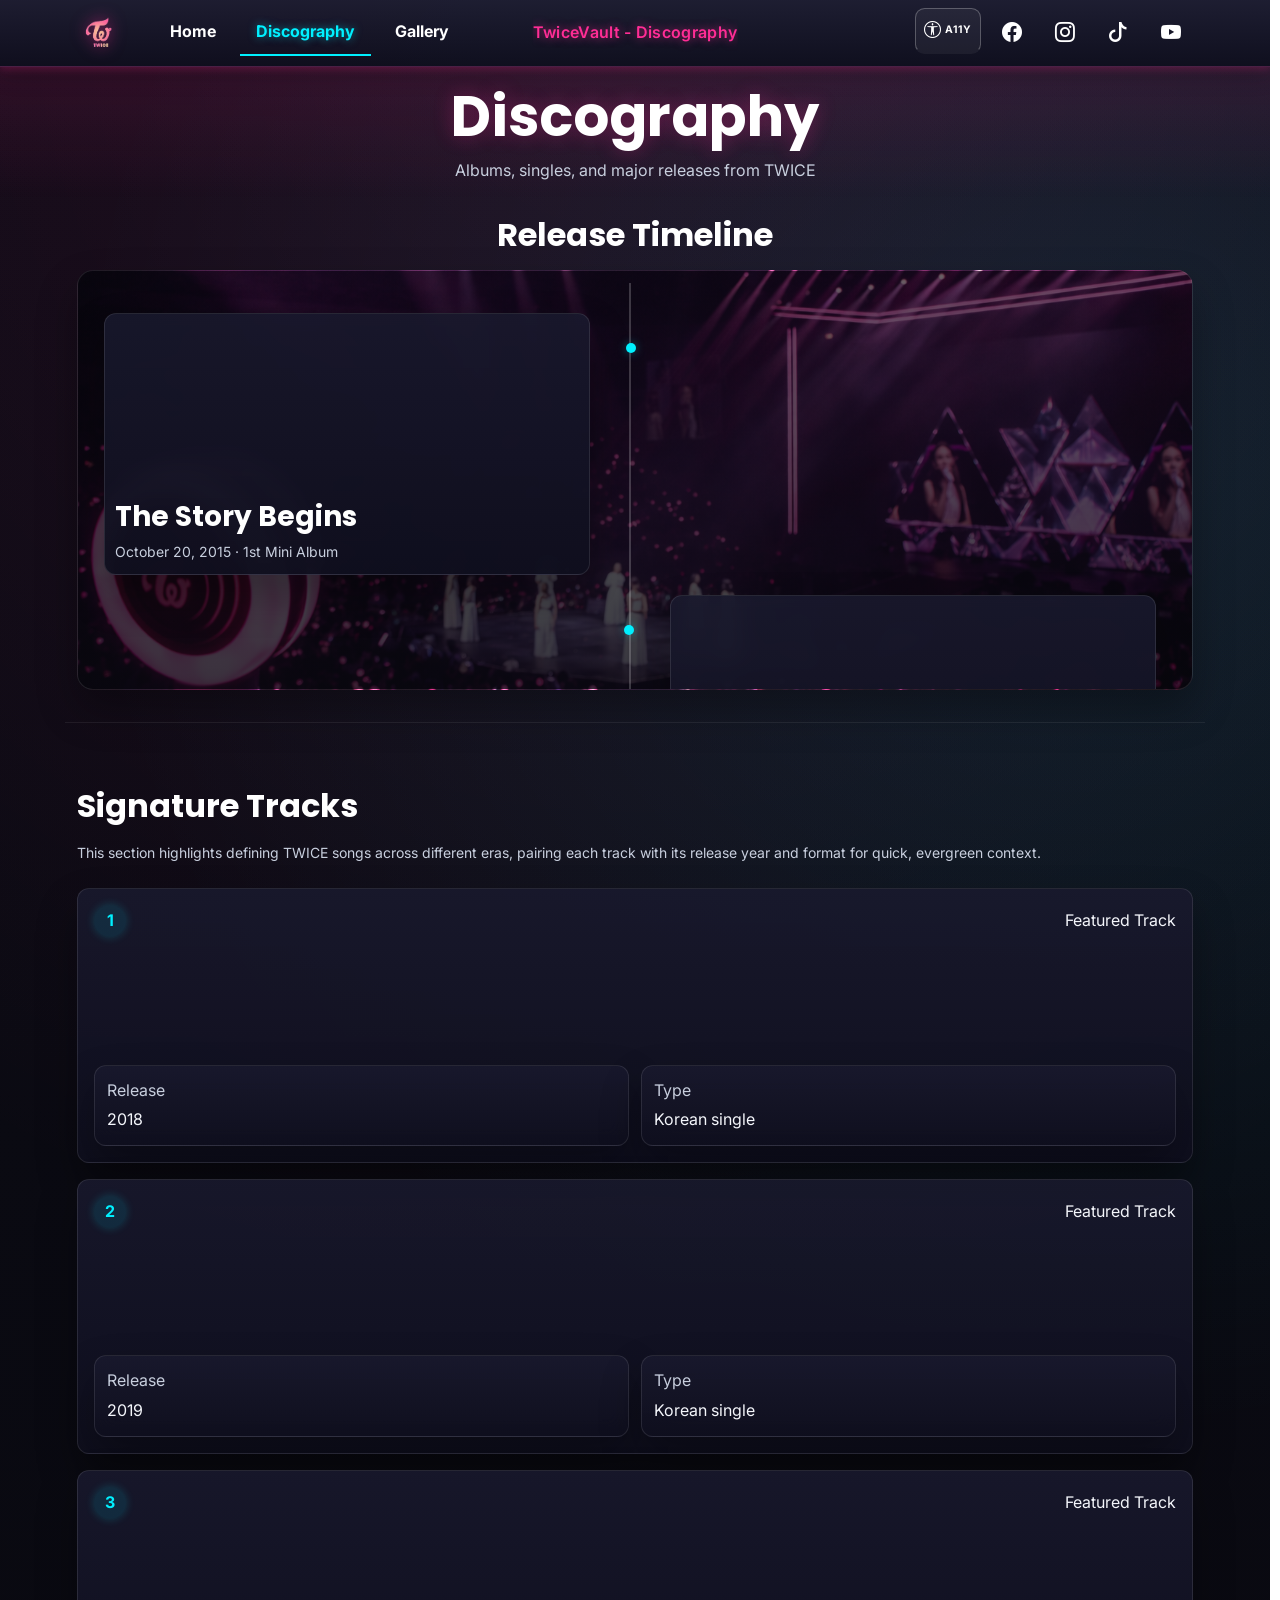
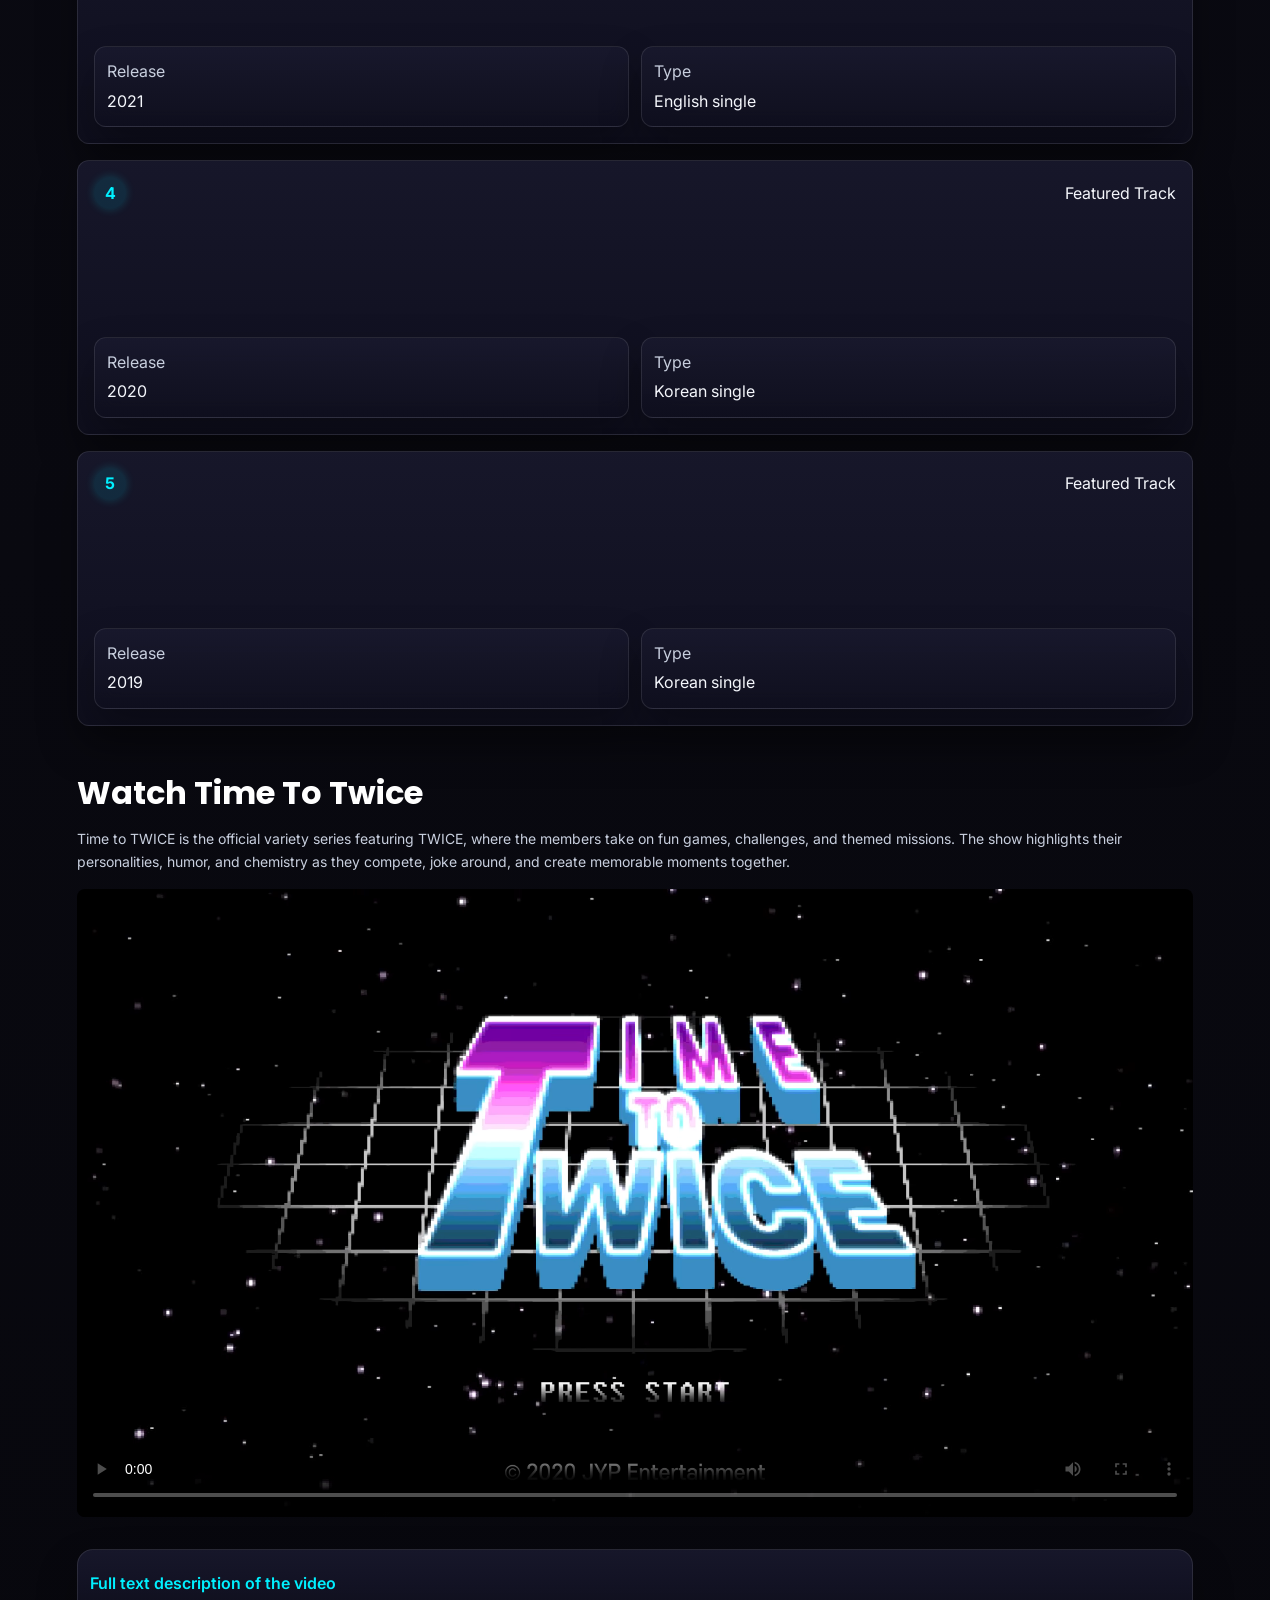
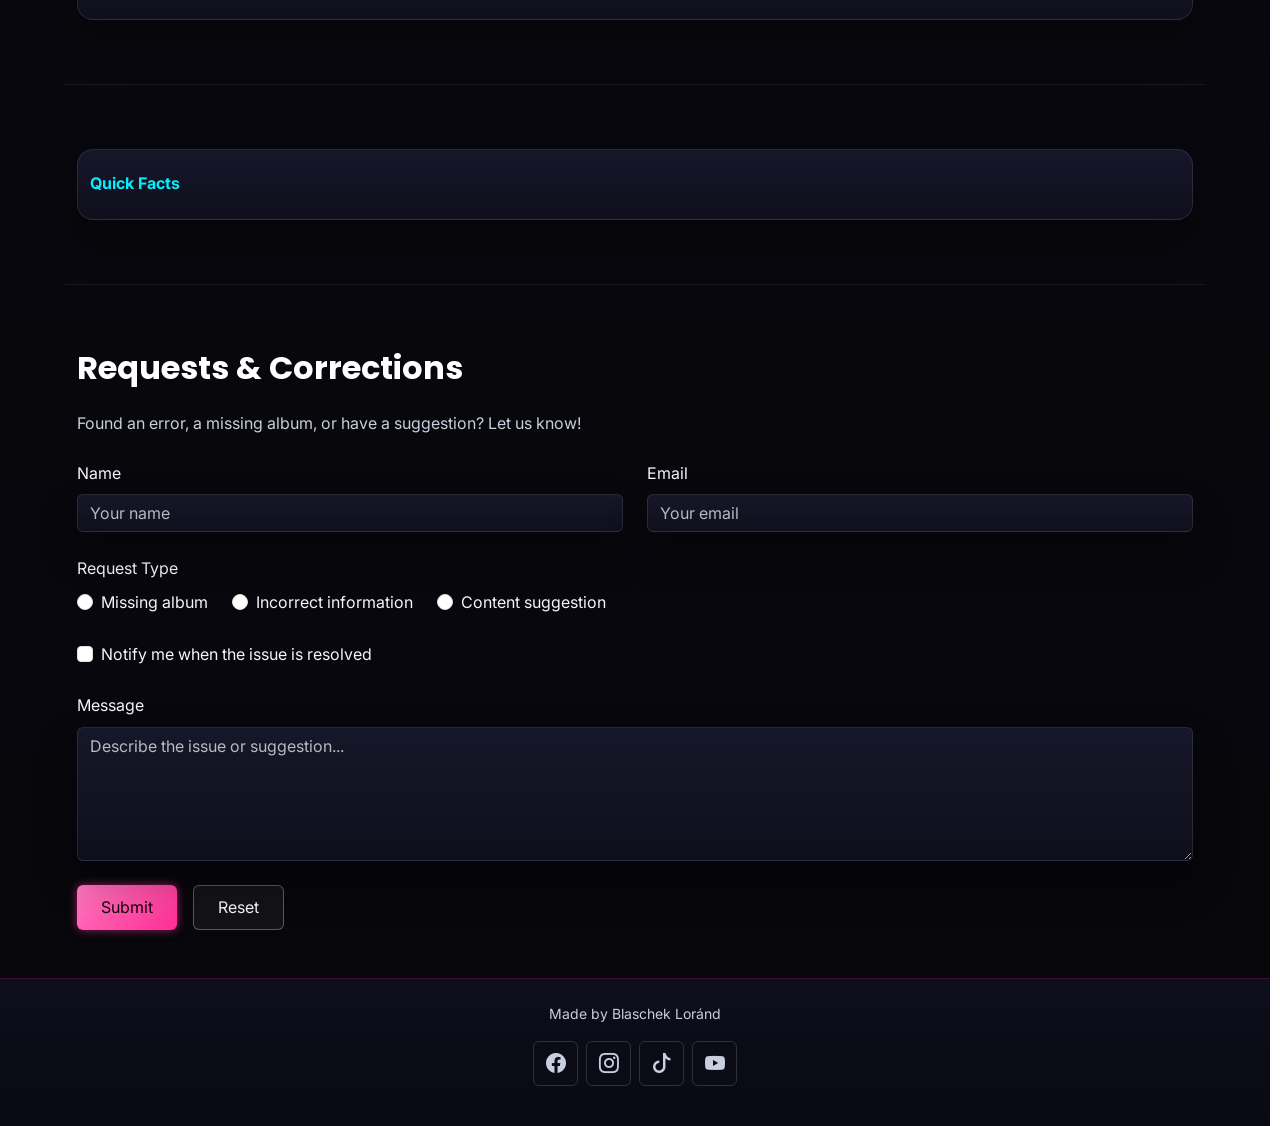
==== commit 7d9f0197: "Refine layout, responsiveness, and navigation contrast" ====
--- a/discography.html
+++ b/discography.html
@@ -24,7 +24,7 @@
 
   <main class="flex-grow-1" id="main-content">
 
-    <!-- Member profile — shown only when ?id= is present -->
+    <!-- Member profile -->
     <section id="member-profile-section" class="d-none py-5">
       <div class="container">
         <div class="row align-items-center g-4">
@@ -63,6 +63,7 @@
 
     <hr id="member-facts-hr" class="d-none container border-secondary">
 
+    <!-- Timeline -->
     <section id="timeline-section" class="py-3">
       <div class="container">
         <h2 class="text-center fw-bold mb-3 section-heading" id="timeline-heading">Release Timeline</h2>
@@ -602,6 +603,8 @@
       </div>
     </section>
     <hr id="top-tracks-hr" class="container border-secondary">
+
+    <!-- Signature tracks and video -->
     <section id="top-tracks-section" class="py-5">
       <div class="container">
         <div class="row g-5 align-items-stretch">
@@ -811,6 +814,7 @@
     </section>
     <hr id="quick-facts-hr" class="container border-secondary">
 
+    <!-- Quick facts -->
     <section id="quick-facts-section" class="py-5">
       <div class="container">
         <h2 class="visually-hidden">Quick Facts</h2>
@@ -864,6 +868,8 @@
     </section>
 
     <hr class="container border-secondary">
+
+    <!-- Request form -->
     <section class="requests-form py-5">
       <div class="container">
         <h2 class="fw-bold mb-4">Requests &amp; Corrections</h2>
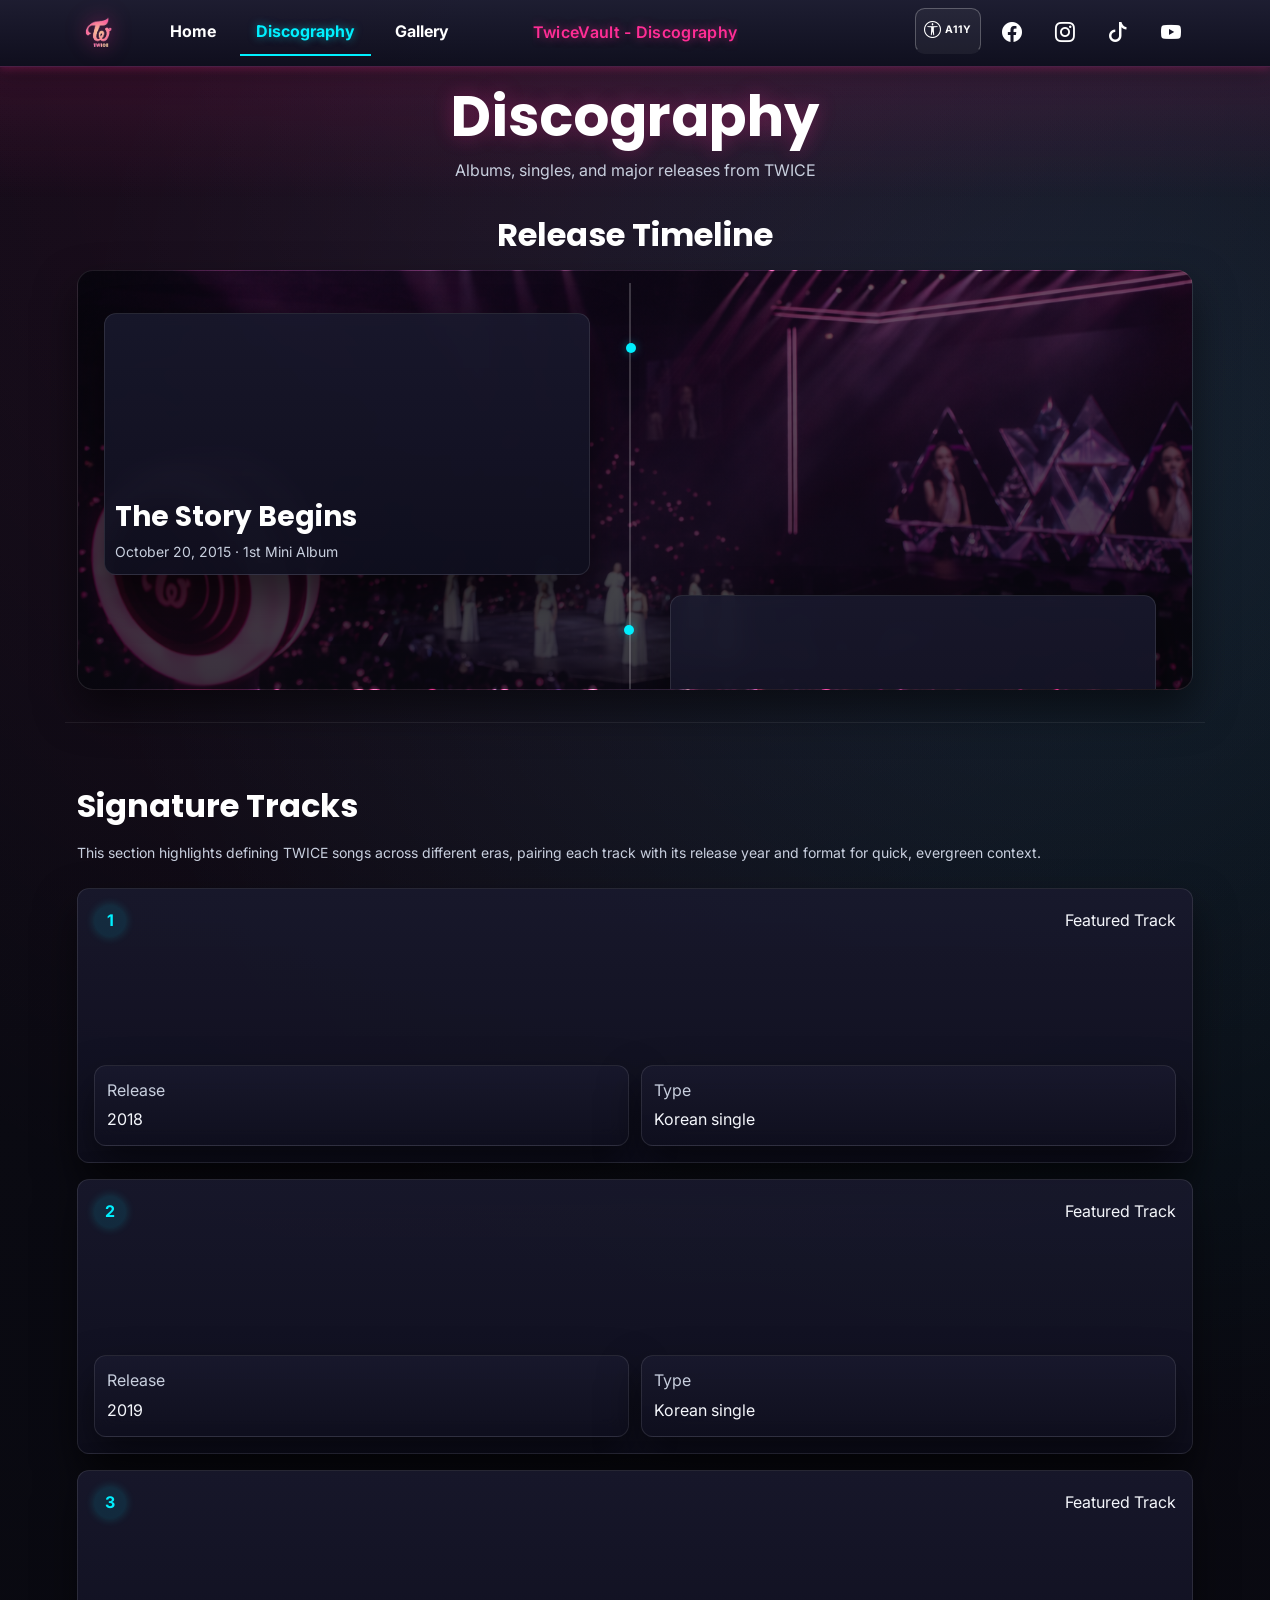
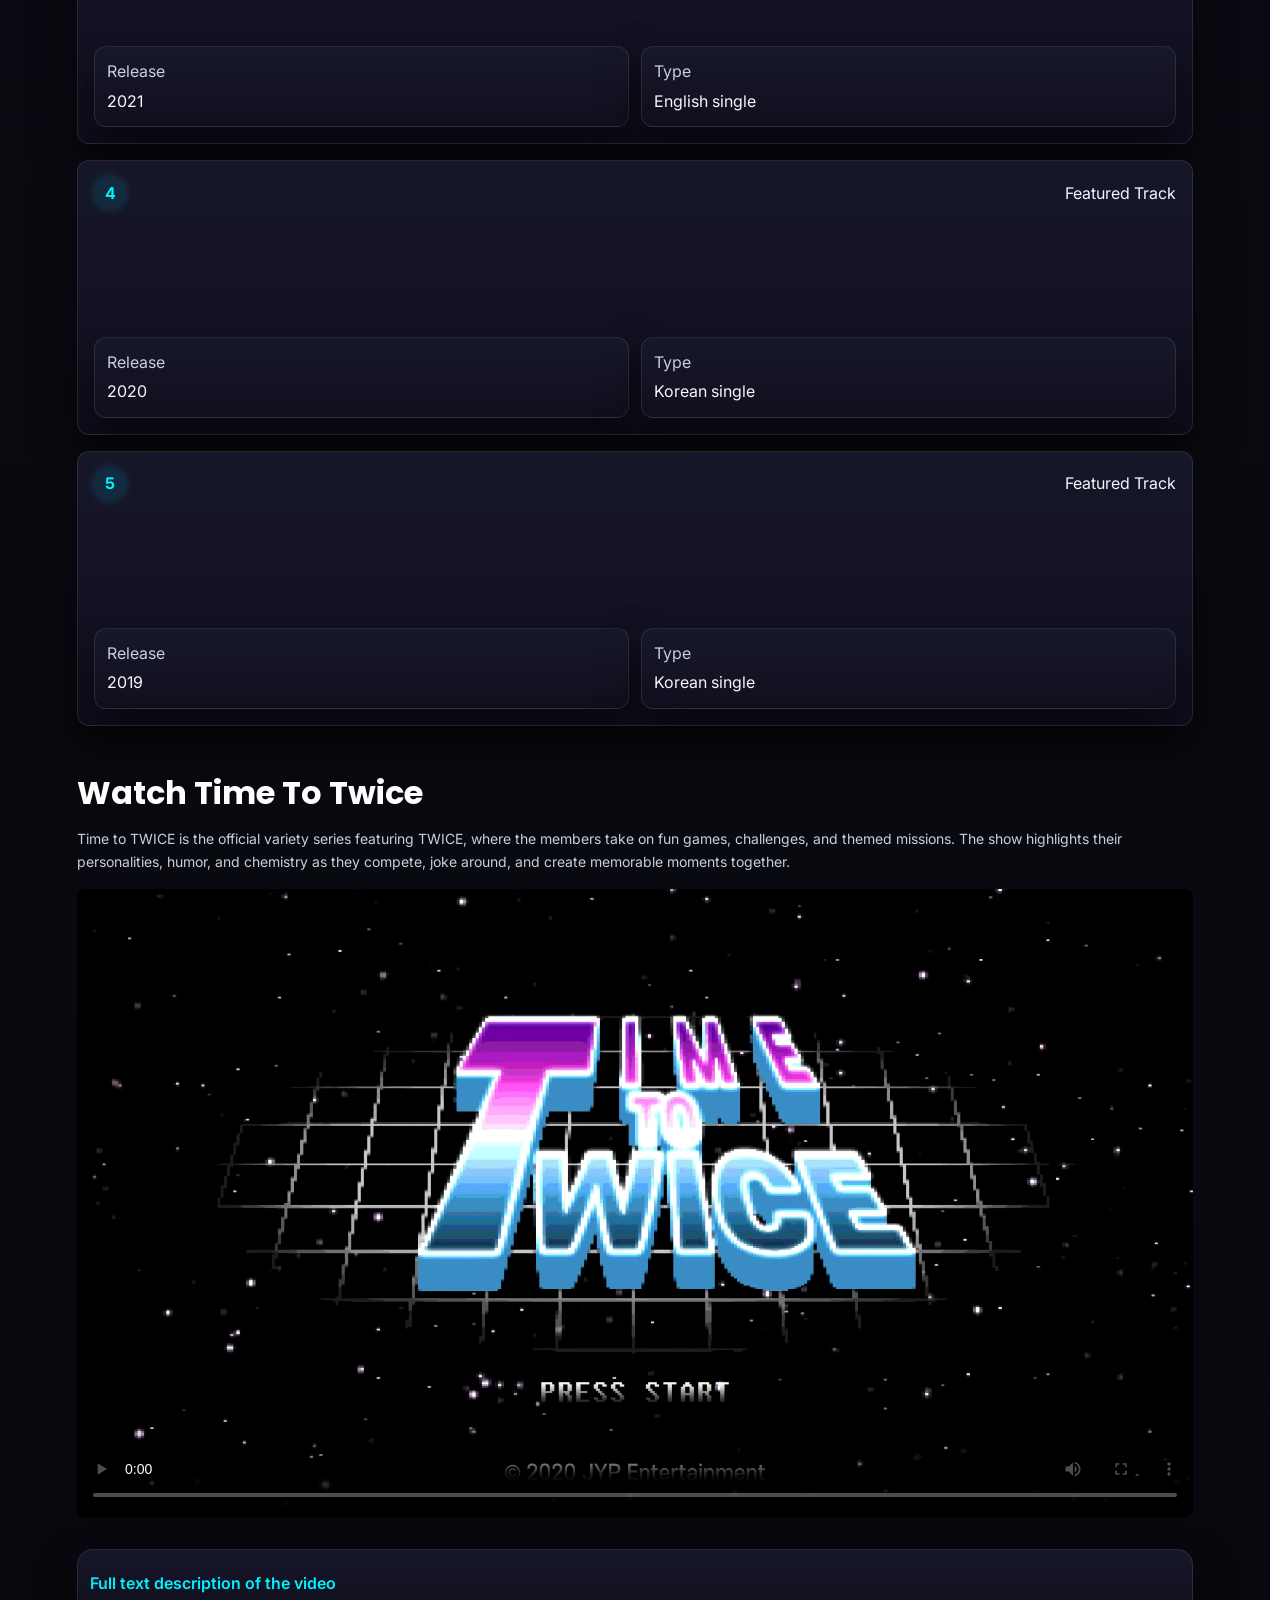
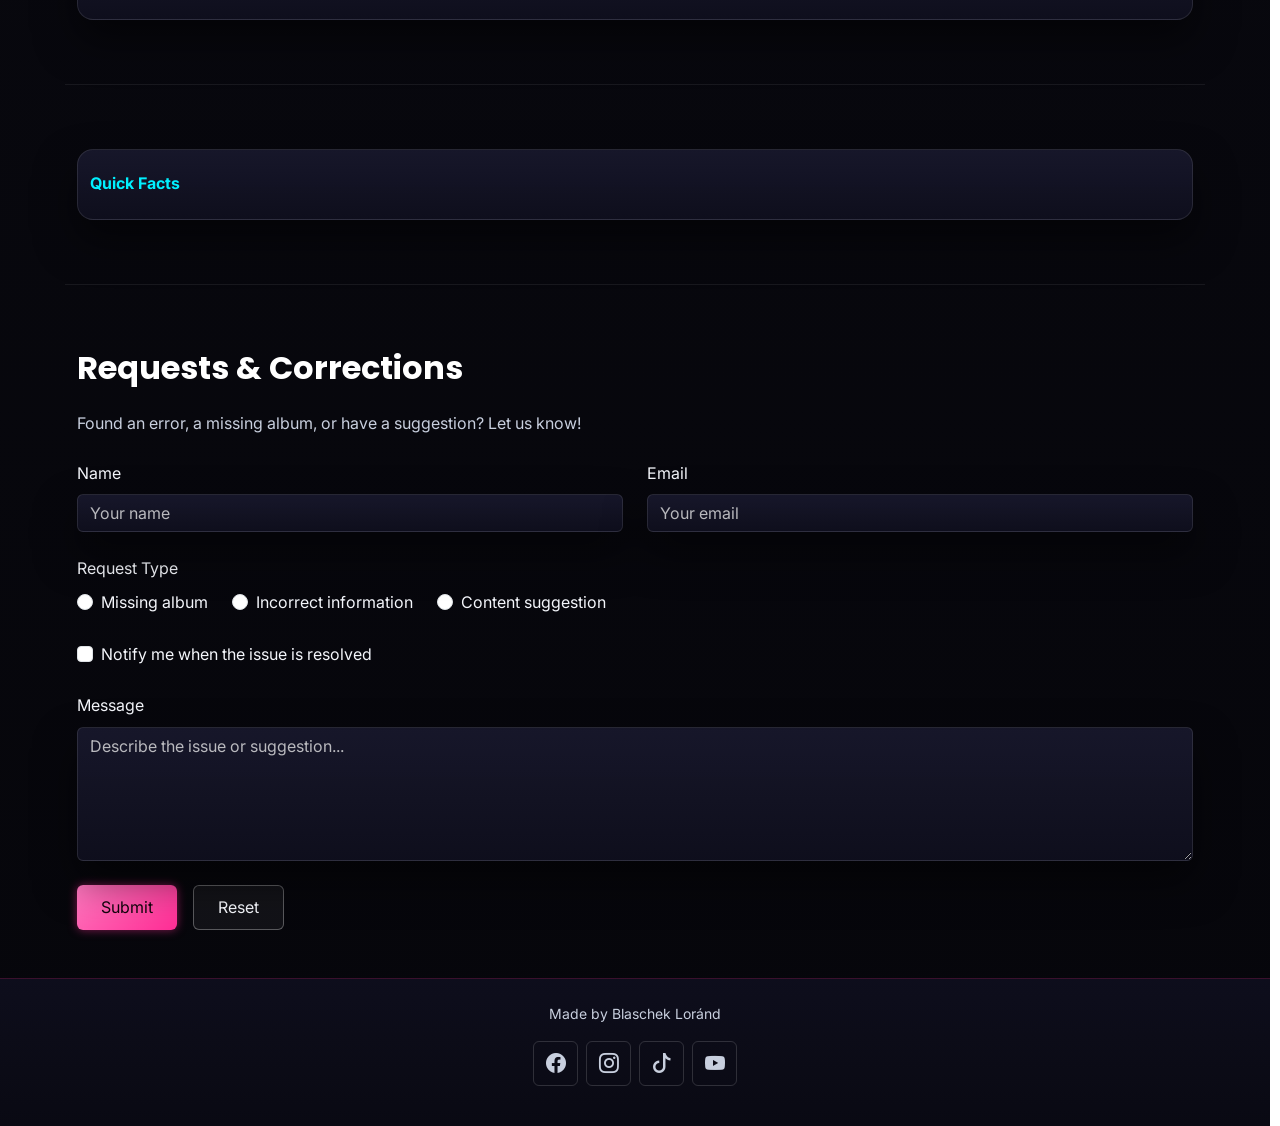
==== commit a985923a: "Update website content, accessibility, and validation fixes" ====
--- a/discography.html
+++ b/discography.html
@@ -822,6 +822,7 @@
           <summary class="quick-facts-summary fw-bold mb-0 section-heading">Quick Facts</summary>
           <div class="table-responsive mt-3">
             <table class="table align-middle quick-facts-table mb-0">
+              <caption class="visually-hidden">Quick Facts summary table</caption>
               <thead>
                 <tr>
                   <th scope="col">Category</th>
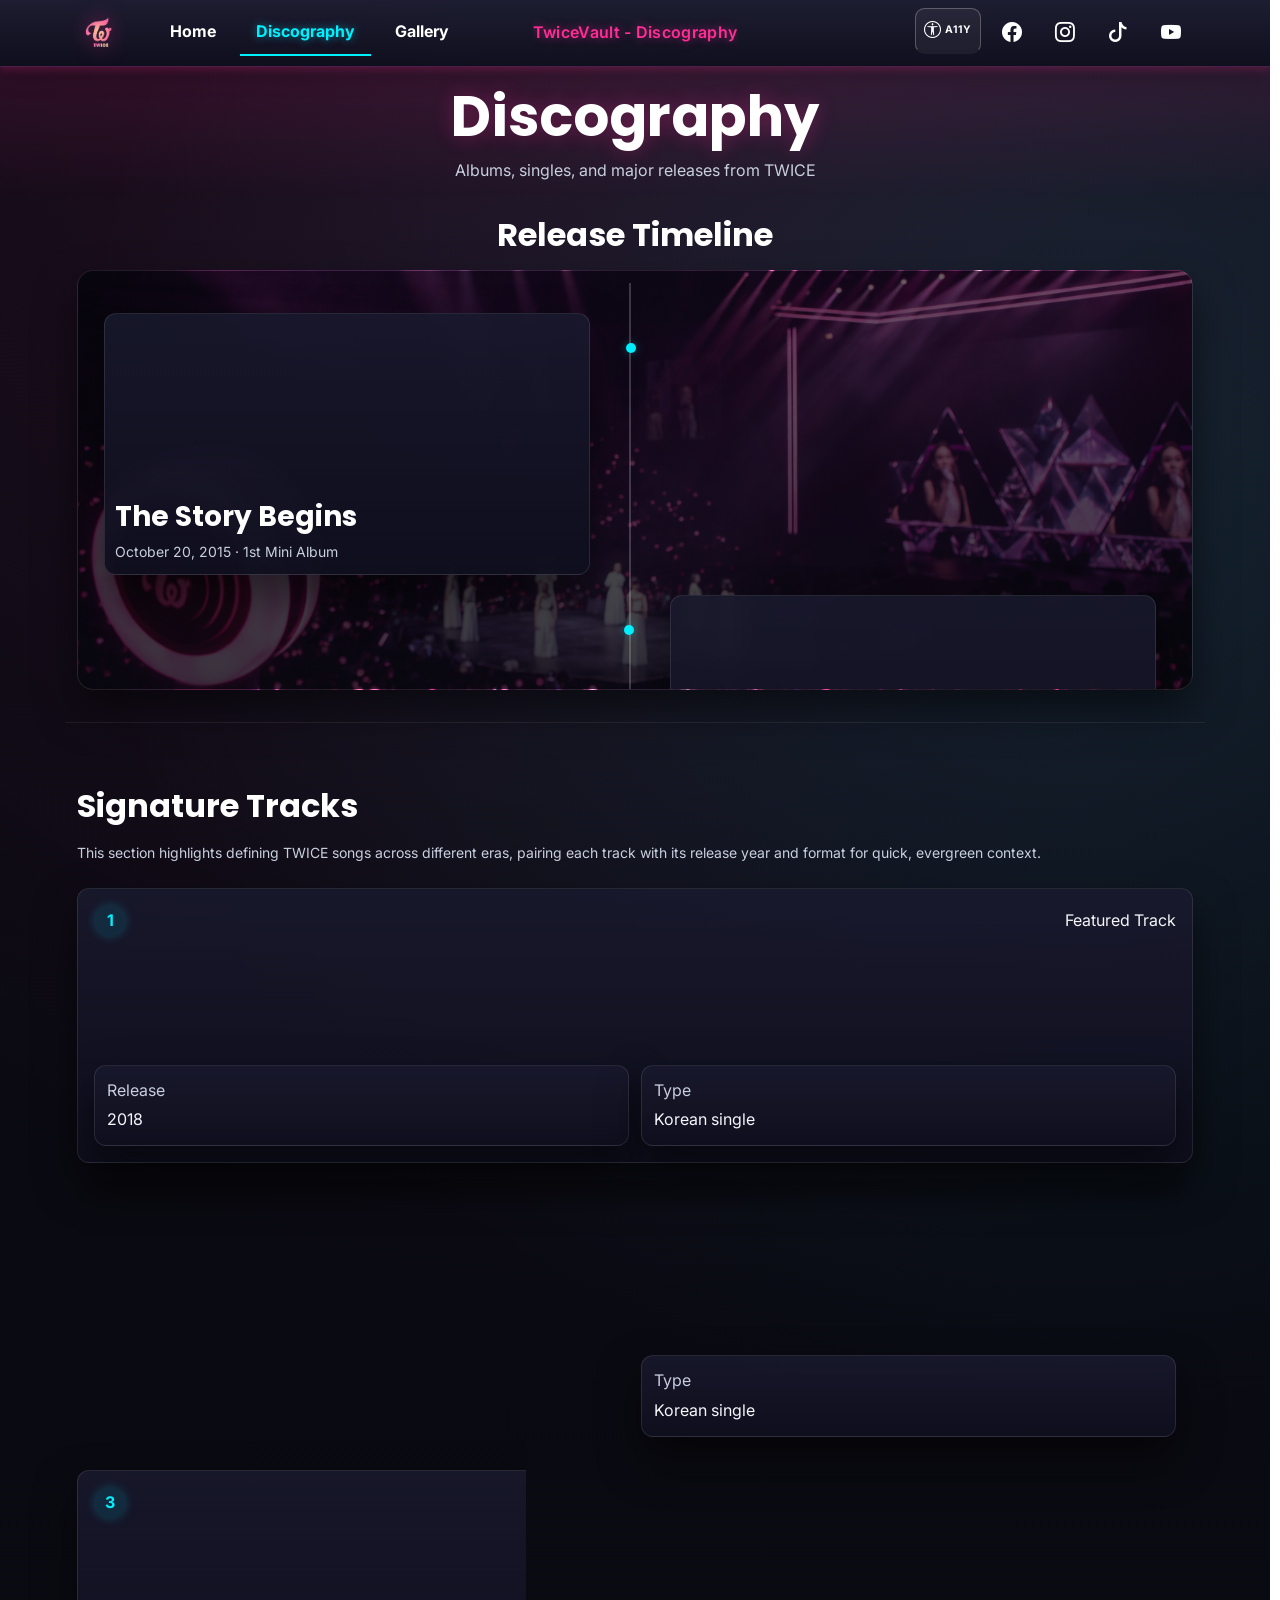
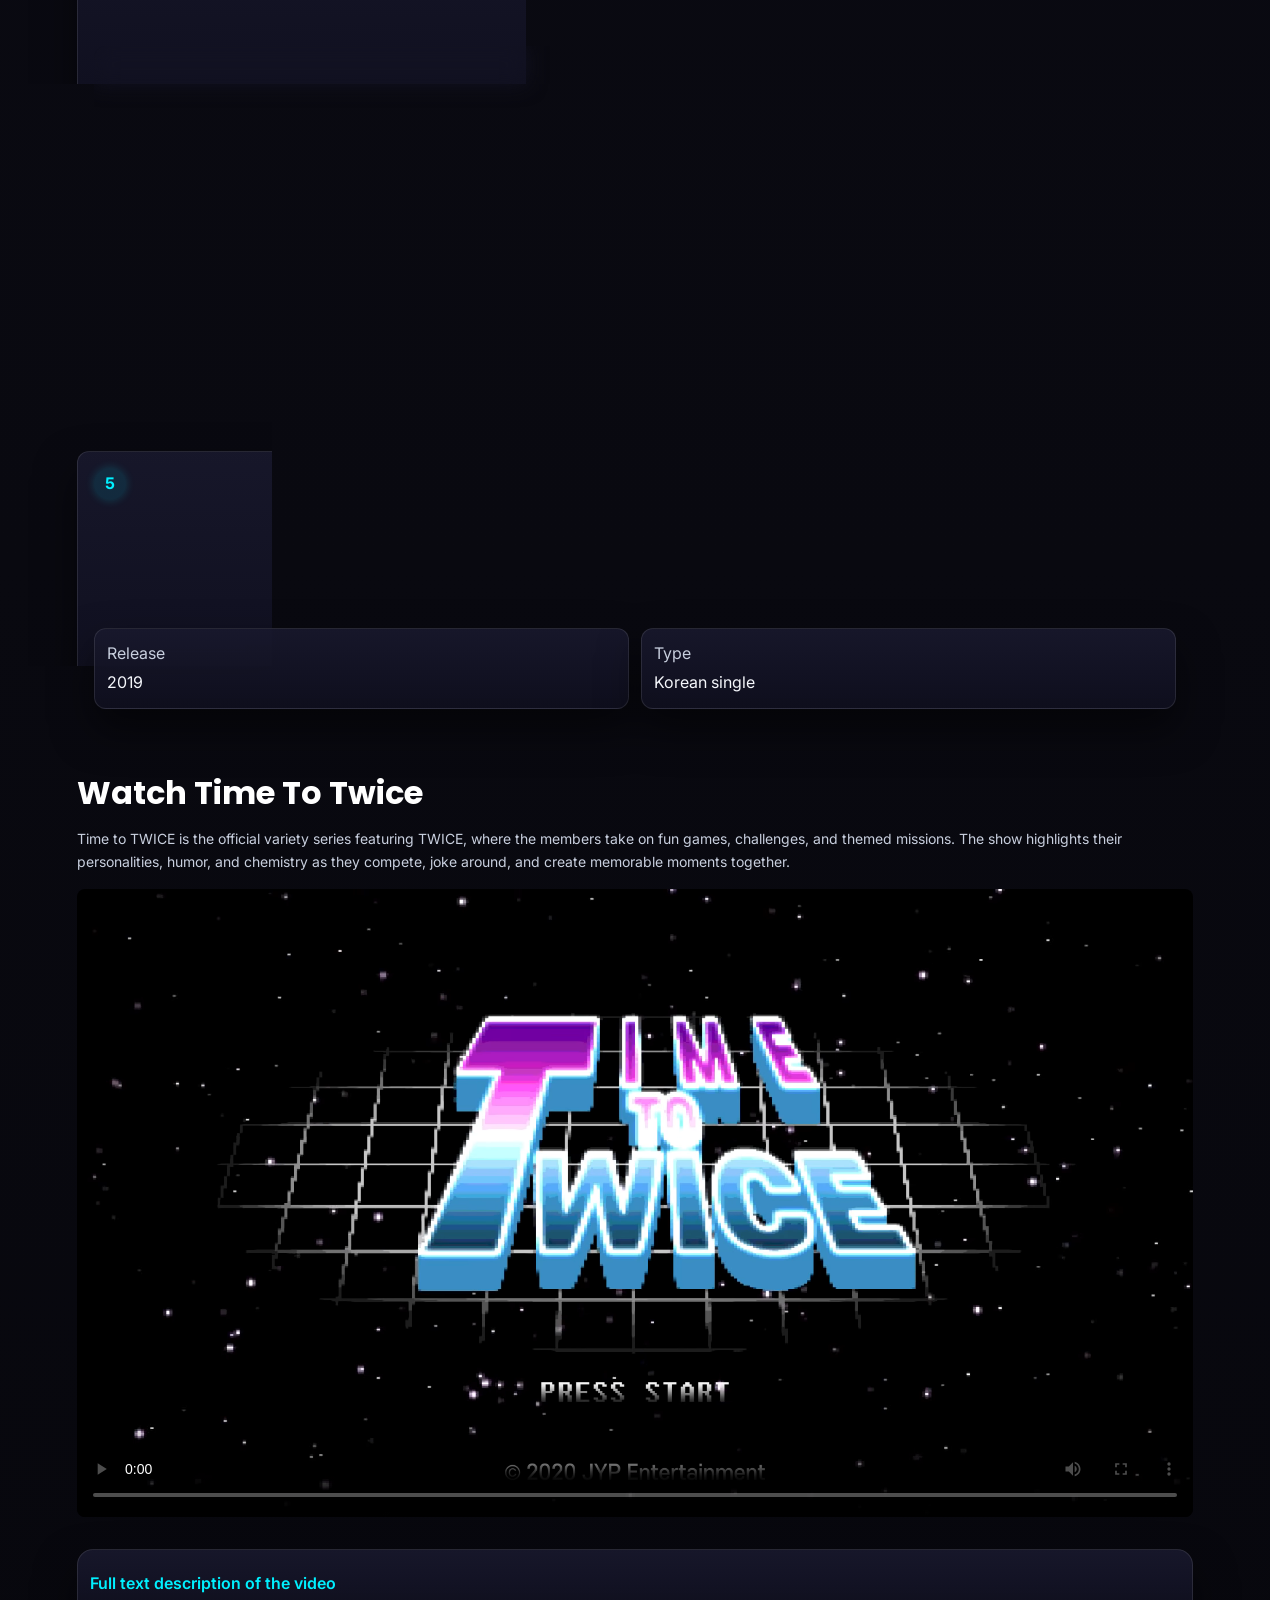
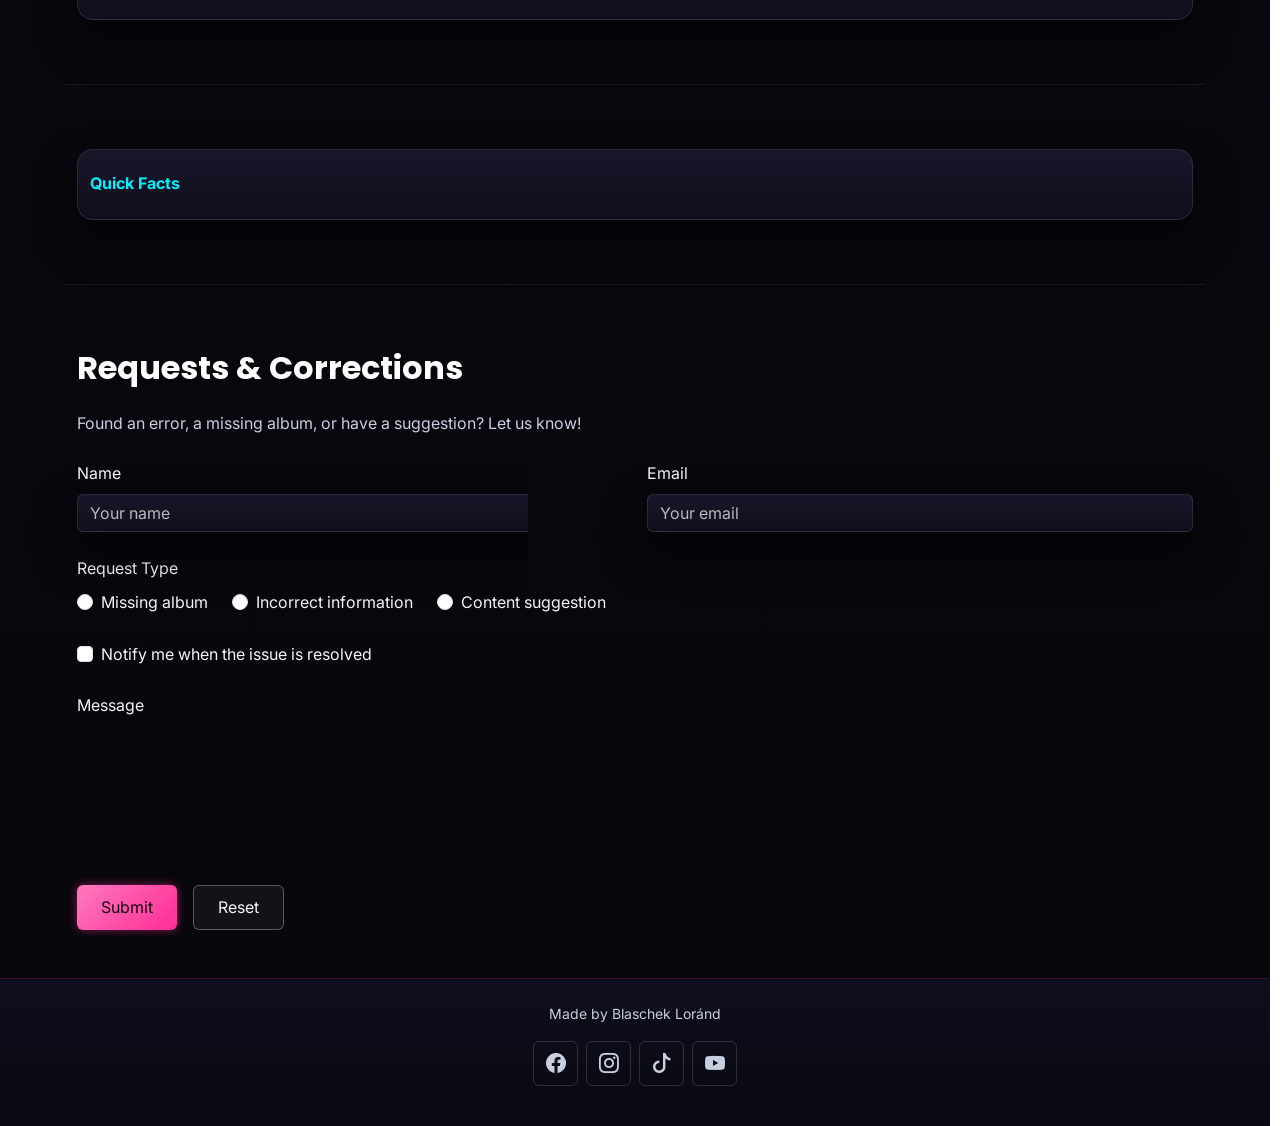
==== commit c7b47cbc: "Update site content and responsive styles" ====
--- a/discography.html
+++ b/discography.html
@@ -518,72 +518,6 @@
                   loading="lazy" title="Kura Kura – Spotify player"></iframe>
                 <h3 class="mt-3 fw-bold">Kura Kura</h3>
                 <p class="text-muted small mb-0">May 12, 2021 &middot; Japanese Single</p>
-              </div>
-            </div>
-            <div class="timeline-item right">
-              <div class="timeline-dot"></div>
-              <div class="timeline-content">
-                <iframe class="spotify-embed"
-                  data-src="https://open.spotify.com/embed/album/4qX4JoSOyUfmxKh3q9TMb5?utm_source=generator"
-                  allow="autoplay; clipboard-write; encrypted-media; fullscreen; picture-in-picture"
-                  loading="lazy" title="Taste of Love – Spotify player"></iframe>
-                <h3 class="mt-3 fw-bold">Taste of Love</h3>
-                <p class="text-muted small mb-0">June 11, 2021 &middot; 10th Mini Album</p>
-              </div>
-            </div>
-            <div class="timeline-item left">
-              <div class="timeline-dot"></div>
-              <div class="timeline-content">
-                <iframe class="spotify-embed"
-                  data-src="https://open.spotify.com/embed/album/55sHOFCagPn3BKQLY1gam0?utm_source=generator"
-                  allow="autoplay; clipboard-write; encrypted-media; fullscreen; picture-in-picture"
-                  loading="lazy" title="Formula of Love: O+T=<3 – Spotify player"></iframe>
-                <h3 class="mt-3 fw-bold">Formula of Love: O+T=&lt;3</h3>
-                <p class="text-muted small mb-0">November 12, 2021 &middot; 3rd Full Album</p>
-              </div>
-            </div>
-            <div class="timeline-item right">
-              <div class="timeline-dot"></div>
-              <div class="timeline-content">
-                <iframe class="spotify-embed"
-                  data-src="https://open.spotify.com/embed/album/3dOVDnrzGJR2JDKBgJOtJh?utm_source=generator"
-                  allow="autoplay; clipboard-write; encrypted-media; fullscreen; picture-in-picture"
-                  loading="lazy" title="BETWEEN 1&2 – Spotify player"></iframe>
-                <h3 class="mt-3 fw-bold">BETWEEN 1&amp;2</h3>
-                <p class="text-muted small mb-0">August 26, 2022 &middot; 11th Mini Album</p>
-              </div>
-            </div>
-            <div class="timeline-item left">
-              <div class="timeline-dot"></div>
-              <div class="timeline-content">
-                <iframe class="spotify-embed"
-                  data-src="https://open.spotify.com/embed/album/2eFOEZFLa3LIrGCbcnpGHt?utm_source=generator"
-                  allow="autoplay; clipboard-write; encrypted-media; fullscreen; picture-in-picture"
-                  loading="lazy" title="READY TO BE – Spotify player"></iframe>
-                <h3 class="mt-3 fw-bold">READY TO BE</h3>
-                <p class="text-muted small mb-0">March 10, 2023 &middot; 12th Mini Album</p>
-              </div>
-            </div>
-            <div class="timeline-item right">
-              <div class="timeline-dot"></div>
-              <div class="timeline-content">
-                <iframe class="spotify-embed"
-                  data-src="https://open.spotify.com/embed/album/6LzKqp5mVJxfBxBFnJB2j1?utm_source=generator"
-                  allow="autoplay; clipboard-write; encrypted-media; fullscreen; picture-in-picture"
-                  loading="lazy" title="With YOU-th – Spotify player"></iframe>
-                <h3 class="mt-3 fw-bold">With YOU-th</h3>
-                <p class="text-muted small mb-0">February 23, 2024 &middot; 13th Mini Album</p>
-              </div>
-            </div>
-            <div class="timeline-item left">
-              <div class="timeline-dot"></div>
-              <div class="timeline-content">
-                <iframe class="spotify-embed"
-                  data-src="https://open.spotify.com/embed/album/1Mvkni4G0JuPGkiSjhB8gN?utm_source=generator"
-                  allow="autoplay; clipboard-write; encrypted-media; fullscreen; picture-in-picture"
-                  loading="lazy" title="STRATEGY – Spotify player"></iframe>
-                <h3 class="mt-3 fw-bold">STRATEGY</h3>
-                <p class="text-muted small mb-0">December 6, 2024 &middot; 14th Mini Album</p>
               </div>
             </div>
             <div class="timeline-item right">
